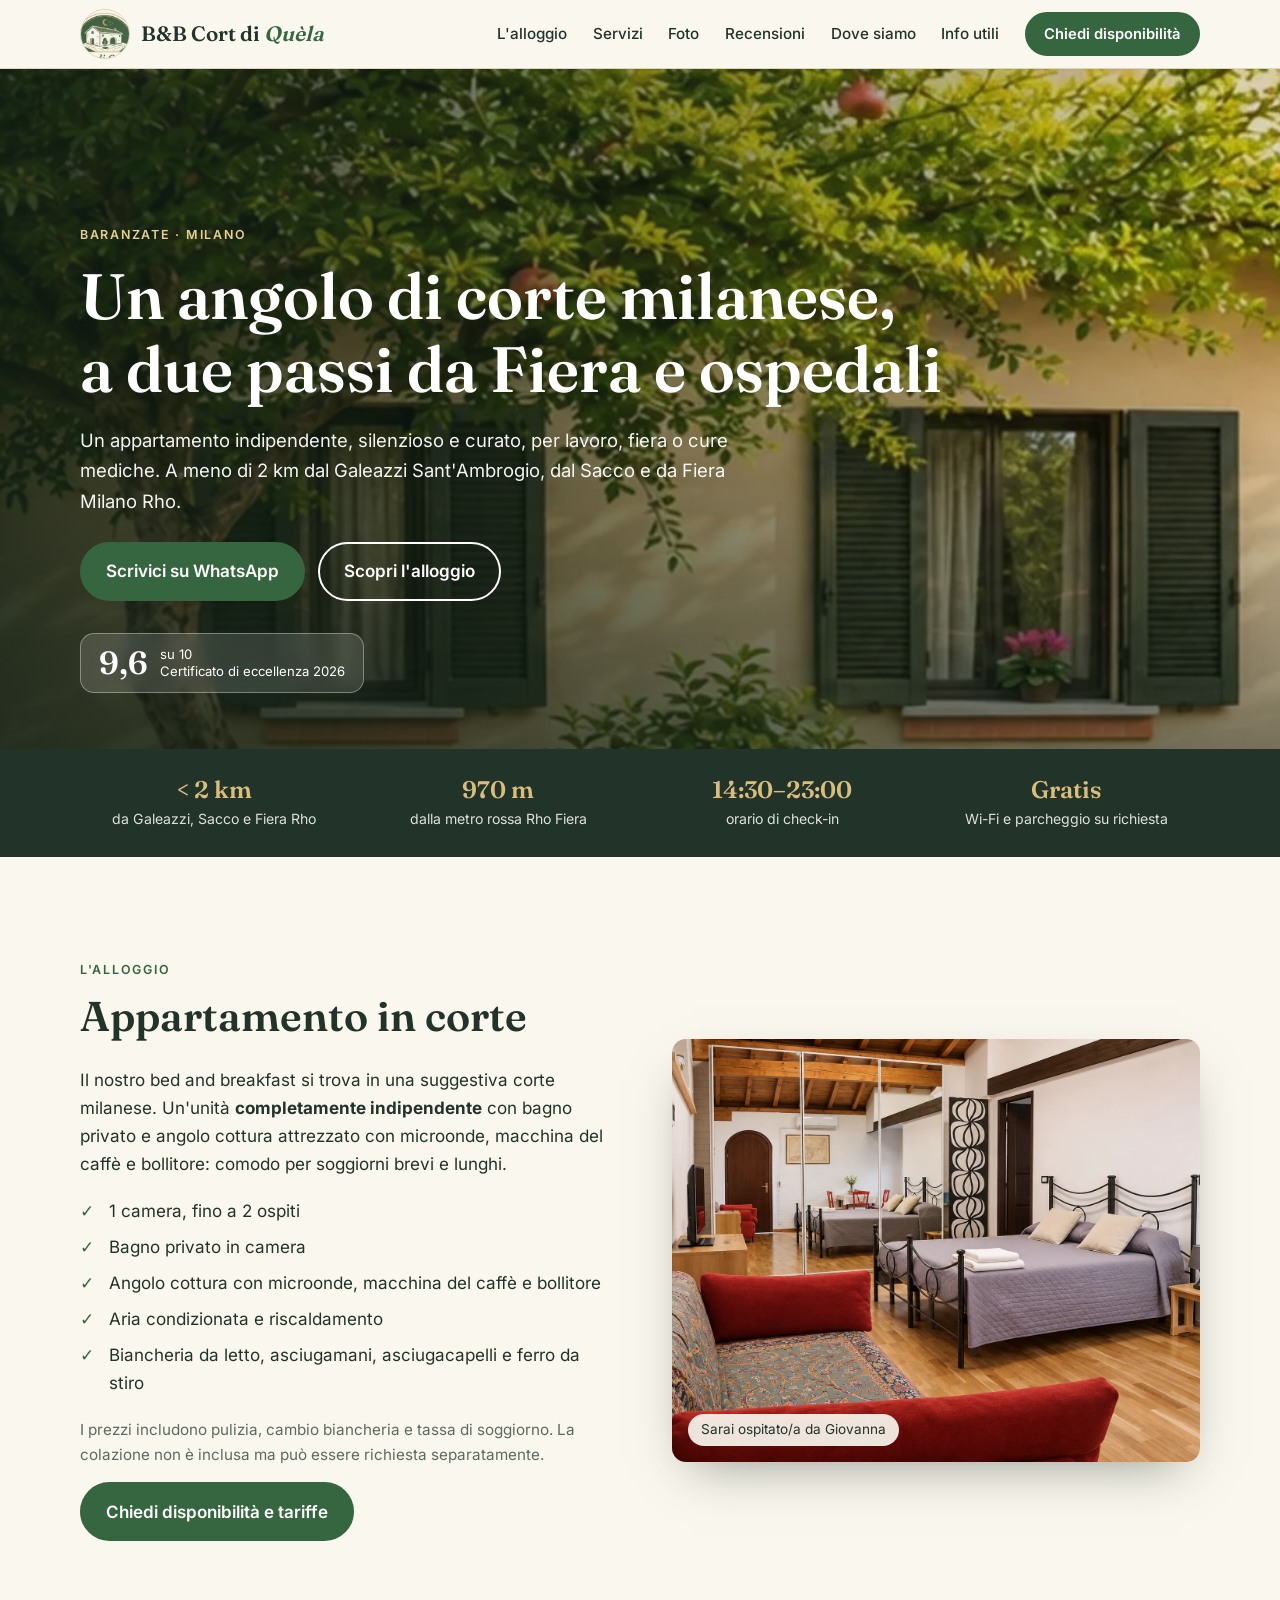
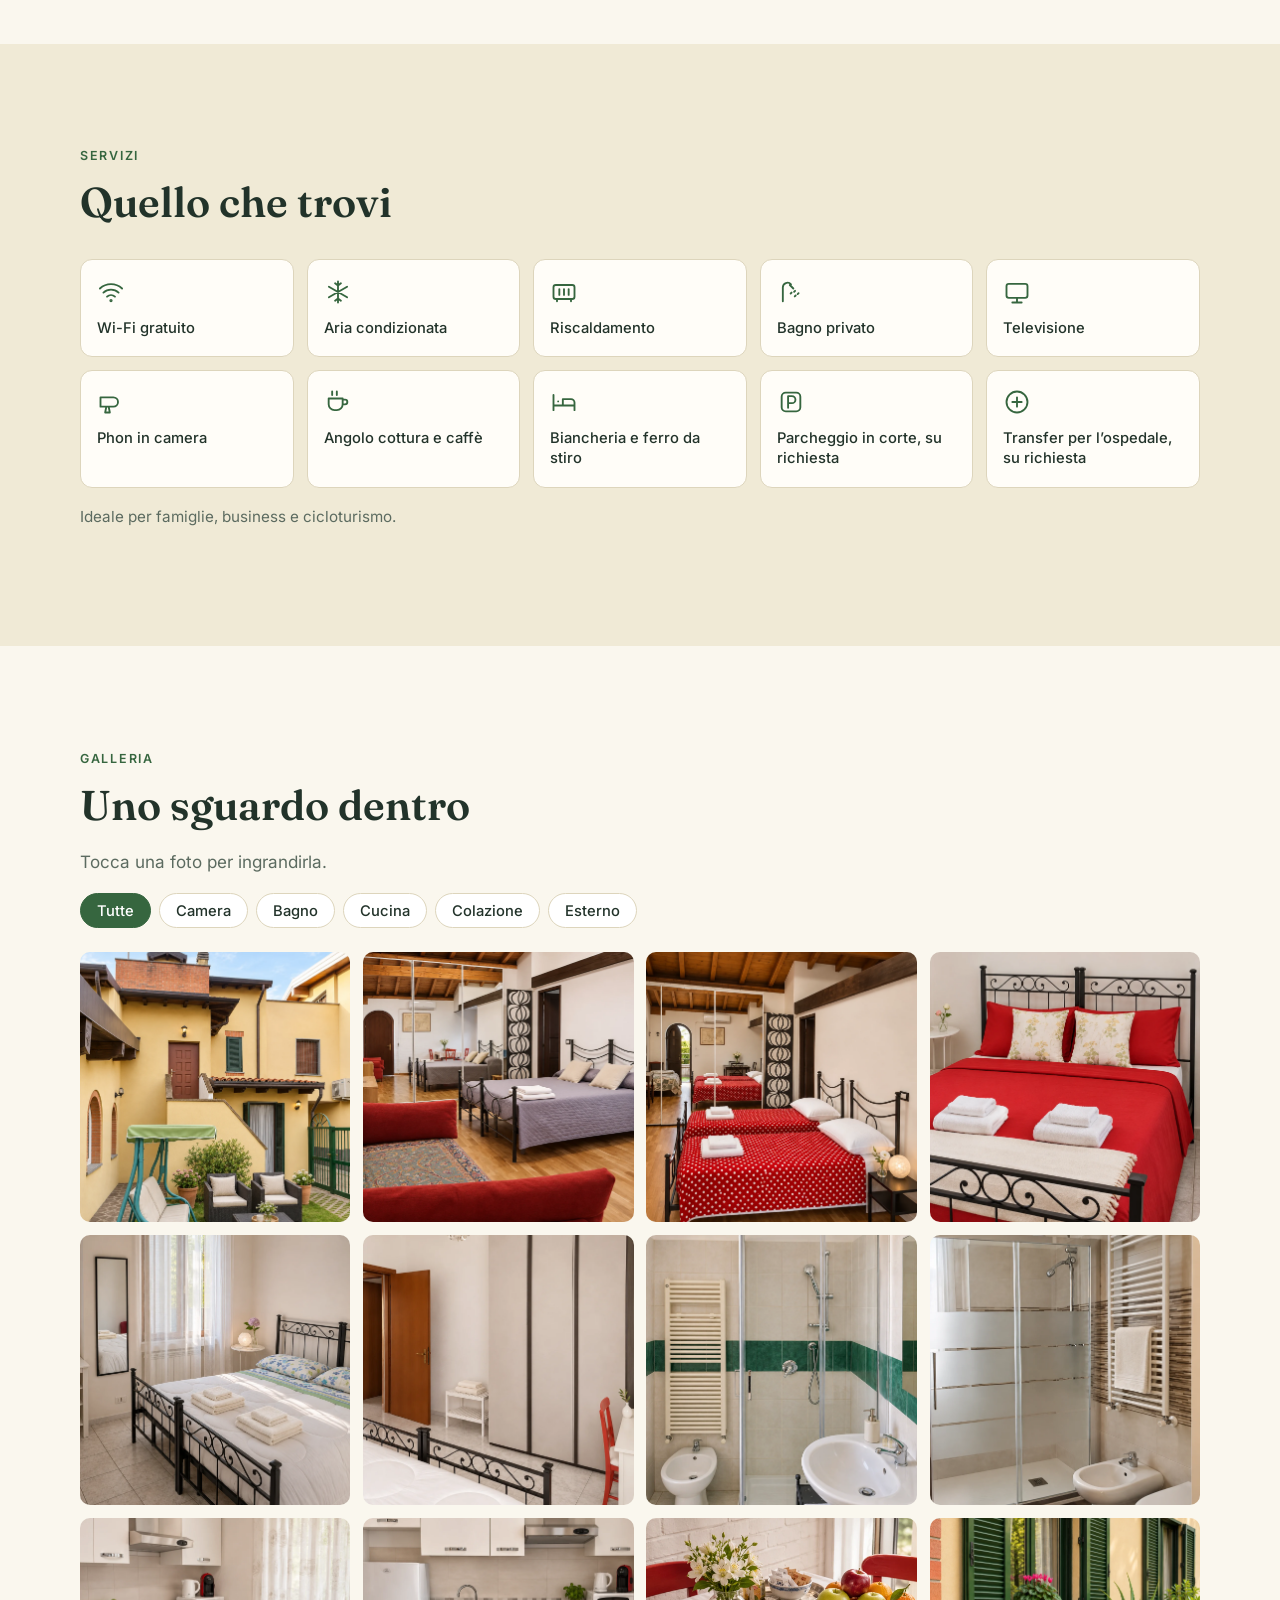
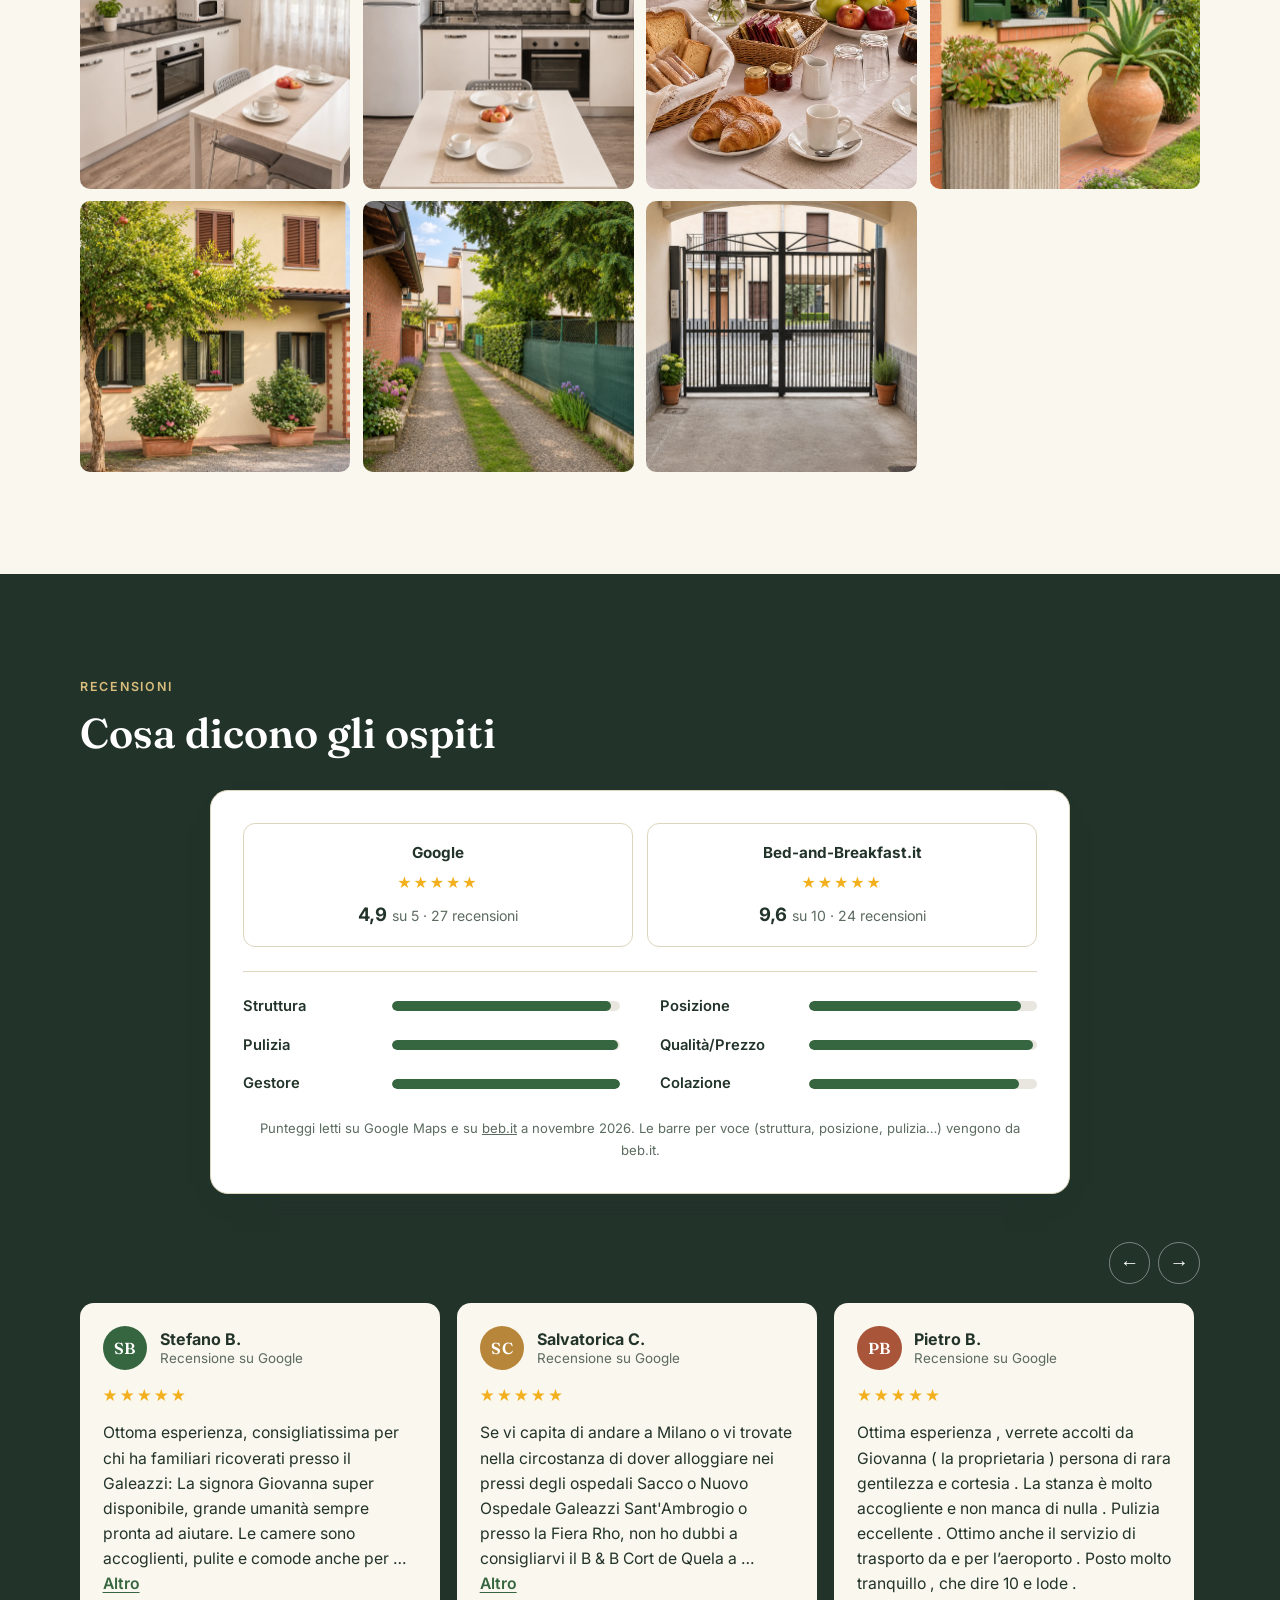
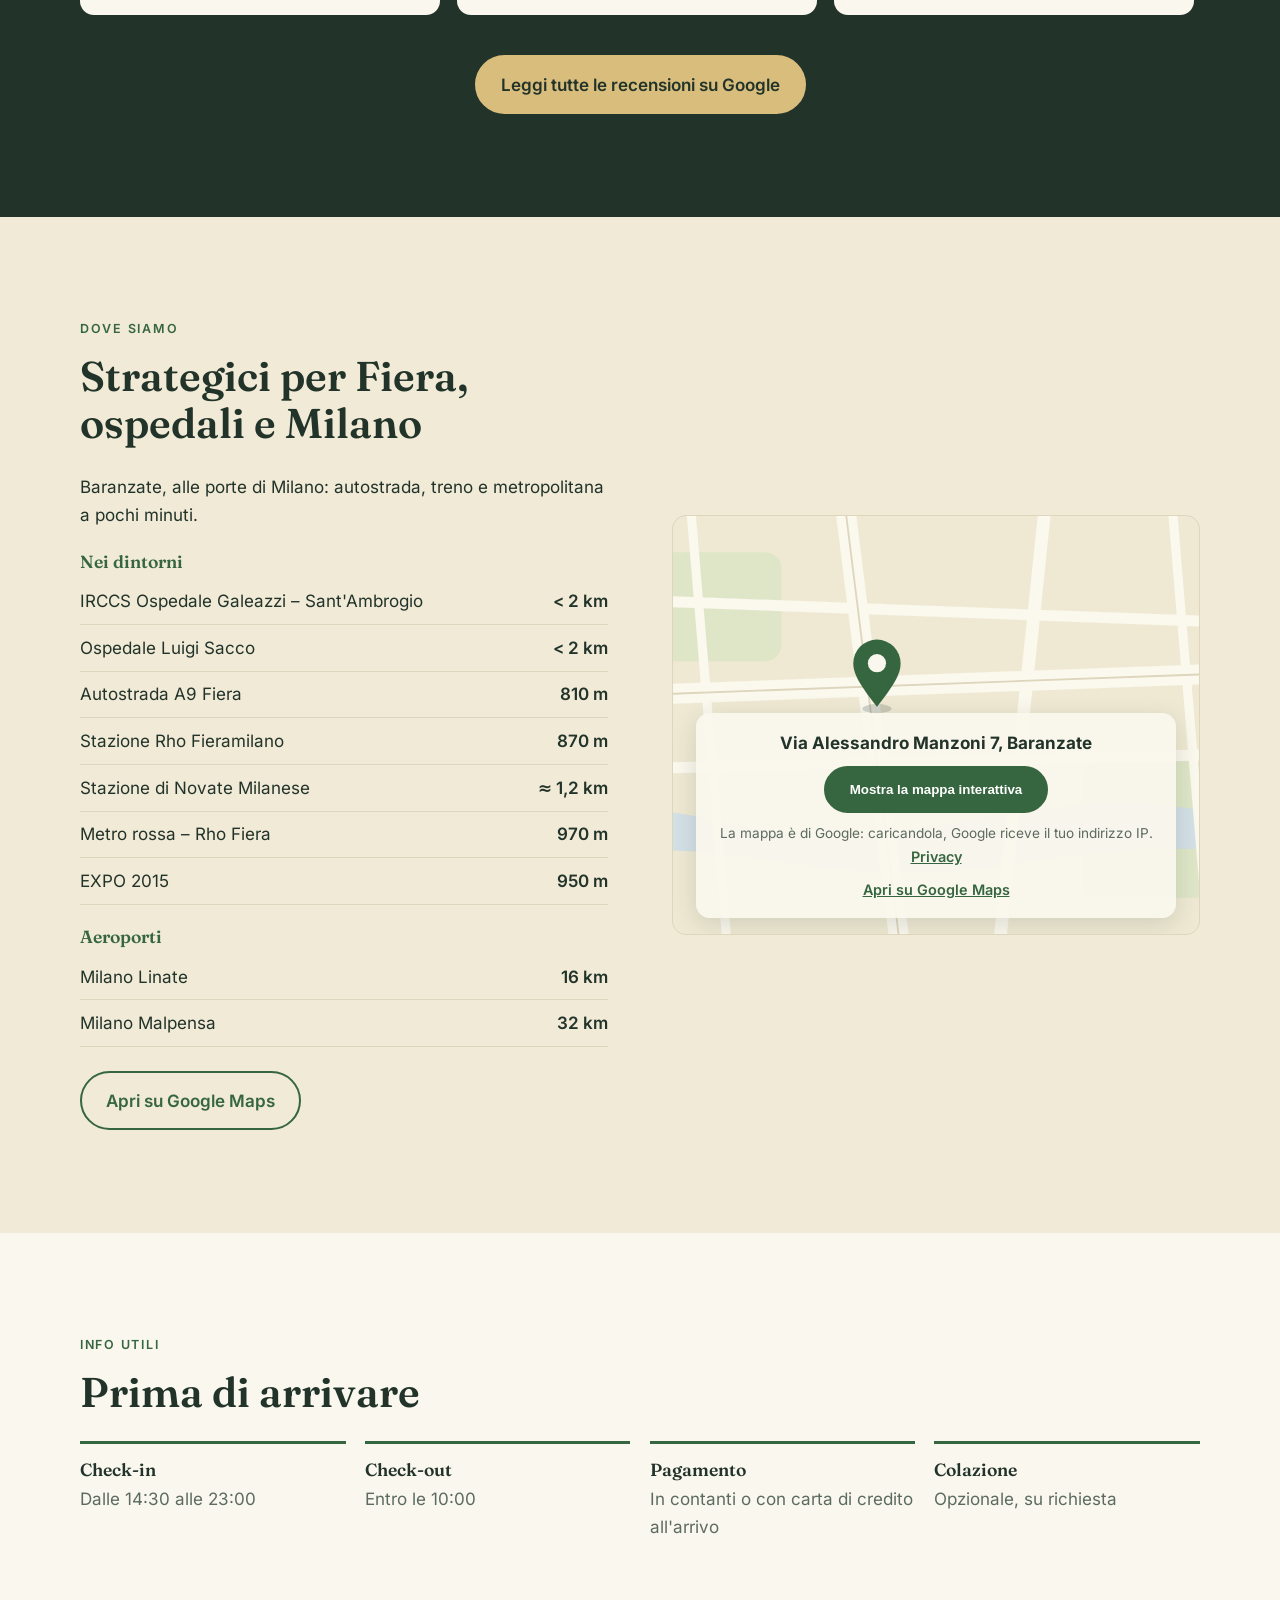
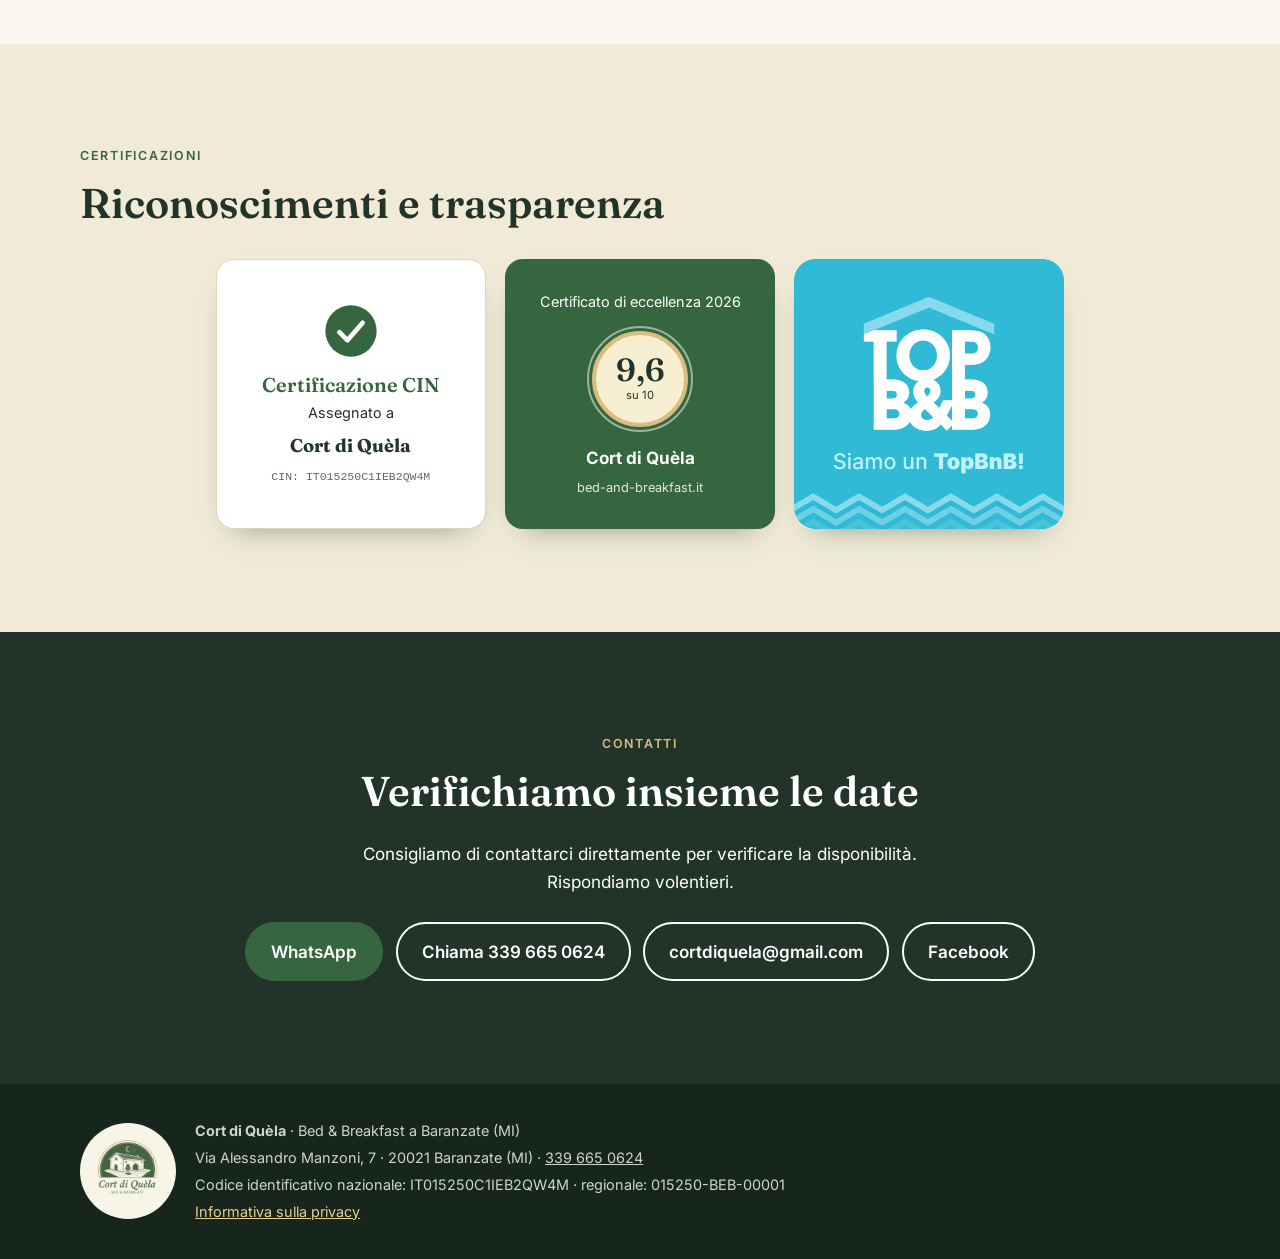
==== index.html @ 65d26da7 "Recensioni: una sola sezione (punteggi + card Google), tolto TripAdvisor Co-Authored-By: Claude Sonn" ====
<!DOCTYPE html>
<html lang="it">
<head>
<meta charset="utf-8">
<meta name="viewport" content="width=device-width, initial-scale=1">
<title>Cort di Quèla – B&amp;B a Baranzate (Milano) vicino a Fiera Rho</title>
<meta name="description" content="Appartamento indipendente in una corte milanese a Baranzate, a meno di 2 km dagli ospedali Galeazzi e Sacco e da Fiera Rho. Wi-Fi, parcheggio, angolo cottura.">
<meta name="theme-color" content="#22332a">
<link rel="canonical" href="https://cortdiquela.it/">
<link rel="icon" type="image/png" sizes="48x48" href="img/favicon-48.png">
<link rel="apple-touch-icon" href="img/apple-touch-icon.png">
<meta property="og:type" content="website">
<meta property="og:locale" content="it_IT">
<meta property="og:site_name" content="Cort di Quèla">
<meta property="og:url" content="https://cortdiquela.it/">
<meta property="og:title" content="Cort di Quèla – B&B a Baranzate">
<meta property="og:description" content="Appartamento indipendente in corte milanese, vicino a Fiera Rho, Ospedale Galeazzi e Sacco.">
<meta property="og:image" content="https://cortdiquela.it/img/og-cort-di-quela.jpg">
<meta property="og:image:width" content="1200">
<meta property="og:image:height" content="630">
<meta property="og:image:alt" content="Facciata del B&amp;B Cort di Quèla a Baranzate">
<meta name="twitter:card" content="summary_large_image">
<link rel="preload" href="fonts/fraunces-latin.woff2" as="font" type="font/woff2" crossorigin>
<link rel="preload" href="fonts/inter-latin.woff2" as="font" type="font/woff2" crossorigin>
<link rel="stylesheet" href="css/style.css">
<script type="application/ld+json">
{"@context":"https://schema.org","@type":"BedAndBreakfast","name":"Cort di Quèla","description":"Bed & Breakfast in una corte milanese a Baranzate.","address":{"@type":"PostalAddress","streetAddress":"Via Alessandro Manzoni, 7","postalCode":"20021","addressLocality":"Baranzate","addressRegion":"MI","addressCountry":"IT"},"geo":{"@type":"GeoCoordinates","latitude":45.5291499,"longitude":9.1180021},"email":"cortdiquela@gmail.com","checkinTime":"14:30","checkoutTime":"10:00","amenityFeature":[{"@type":"LocationFeatureSpecification","name":"Wi-Fi gratuito","value":true},{"@type":"LocationFeatureSpecification","name":"Parcheggio","value":true}],"image":"https://cortdiquela.it/img/og-cort-di-quela.jpg","url":"https://cortdiquela.it/","telephone":"+393396650624","hasMap":"https://www.google.com/maps/place/B%26B+Cort+di+Qu%C3%A8la/data=!4m2!3m1!1s0x4786c1ded8beac15:0x66c8098ef2f36463","sameAs":["https://www.facebook.com/cortdiquela"]}
</script>
</head>
<body>
<svg width="0" height="0" style="position:absolute" aria-hidden="true" focusable="false">
<defs><g fill="none" stroke="currentColor" stroke-width="1.6" stroke-linecap="round" stroke-linejoin="round">
<symbol id="i-wifi" viewBox="0 0 24 24"><path d="M2.5 9a14 14 0 0 1 19 0M5.5 12.5a9.5 9.5 0 0 1 13 0M8.6 16a5 5 0 0 1 6.8 0"/><circle cx="12" cy="19.3" r=".6"/></symbol>
<symbol id="i-snow" viewBox="0 0 24 24"><path d="M12 3v18M4.2 7.5l15.6 9M19.8 7.5l-15.6 9M9.5 4.5 12 6.5l2.5-2M9.5 19.5 12 17.5l2.5 2"/></symbol>
<symbol id="i-heat" viewBox="0 0 24 24"><rect x="3" y="6" width="18" height="12" rx="2"/><path d="M8 9.5v5M12 9.5v5M16 9.5v5M6 18v2M18 18v2"/></symbol>
<symbol id="i-bath" viewBox="0 0 24 24"><path d="M5 20V8a4 4 0 0 1 7-2.6M11 6l3 3M12.5 12.5l-.8.8M15.5 11l-.8.8M16 15l-.8.8M18.5 13l-.8.8"/></symbol>
<symbol id="i-tv" viewBox="0 0 24 24"><rect x="3" y="5" width="18" height="12" rx="2"/><path d="M8 21h8M12 17v4"/></symbol>
<symbol id="i-dryer" viewBox="0 0 24 24"><path d="M3 8h11a4 4 0 0 1 0 8H3zM8 16l-1 5h4l-1-5"/></symbol>
<symbol id="i-coffee" viewBox="0 0 24 24"><path d="M4 9h12v5a5 5 0 0 1-5 5H9a5 5 0 0 1-5-5zM16 10h2a2 2 0 0 1 0 4h-2M7 3v3M11 3v3"/></symbol>
<symbol id="i-bed" viewBox="0 0 24 24"><path d="M3 19V6M3 15h18v4M21 15v-2.5a3 3 0 0 0-3-3h-7V15M7 11.5h.01"/></symbol>
<symbol id="i-park" viewBox="0 0 24 24"><rect x="4" y="4" width="16" height="16" rx="3.5"/><path d="M9.5 17V7h3.3a3 3 0 0 1 0 6H9.5"/></symbol>
<symbol id="i-med" viewBox="0 0 24 24"><circle cx="12" cy="12" r="9"/><path d="M12 8v8M8 12h8"/></symbol>
</g></defs></svg>
<a class="skip" href="#main">Vai al contenuto</a>

<header class="site-header" id="top">
  <div class="wrap bar">
    <a class="brand" href="#top" aria-label="B&B Cort di Quèla – inizio pagina"><span class="logo"><img src="img/39867_square.jpg" alt="" width="52" height="52"></span><span class="brand-text">B&amp;B Cort di <em>Quèla</em></span></a>
    <nav id="nav" class="nav" aria-label="Principale">
      <a href="#alloggio">L'alloggio</a>
      <a href="#servizi">Servizi</a>
      <a href="#galleria">Foto</a>
      <a href="#punteggi">Recensioni</a>
      <a href="#zona">Dove siamo</a>
      <a href="#info">Info utili</a>
      <a class="btn btn-small" href="#contatti">Chiedi disponibilità</a>
    </nav>
    <button class="menu-btn" aria-expanded="false" aria-controls="nav" aria-label="Apri il menu"><span></span><span></span></button>
  </div>
</header>

<main id="main">
  <section class="hero">
    <picture><source media="(min-width:900px)" srcset="img/hero-corte-panoramica.webp"><img class="hero-img" src="img/hero-corte-mobile.webp" alt="" fetchpriority="high"></picture>
    <div class="hero-shade"></div>
    <div class="wrap hero-content">
      <p class="eyebrow">Baranzate · Milano</p>
      <h1>Un angolo di corte milanese,<br>a due passi da Fiera e ospedali</h1>
      <p class="lead">Un appartamento indipendente, silenzioso e curato, per lavoro, fiera o cure mediche. A meno di 2 km dal Galeazzi Sant'Ambrogio, dal Sacco e da Fiera Milano Rho.</p>
      <div class="cta-row">
        <a class="btn" href="https://wa.me/393396650624?text=Buongiorno%2C%20vorrei%20verificare%20la%20disponibilit%C3%A0%20dal%20..." target="_blank" rel="noopener">Scrivici su WhatsApp</a>
        <a class="btn btn-ghost" href="#alloggio">Scopri l'alloggio</a>
      </div>
      <div class="badge" aria-label="Valutazione 9,6 su 10, certificato di eccellenza 2026">
        <strong>9,6</strong><span>su 10<br>Certificato di eccellenza 2026</span>
      </div>
    </div>
  </section>

  <section class="facts" aria-label="In breve">
    <div class="wrap facts-grid">
      <div><strong>&lt; 2 km</strong><span>da Galeazzi, Sacco e Fiera Rho</span></div>
      <div><strong>970 m</strong><span>dalla metro rossa Rho Fiera</span></div>
      <div><strong>14:30–23:00</strong><span>orario di check-in</span></div>
      <div><strong>Gratis</strong><span>Wi-Fi e parcheggio su richiesta</span></div>
    </div>
  </section>

  <section class="section" id="alloggio">
    <div class="wrap split">
      <div class="split-text">
        <p class="eyebrow">L'alloggio</p>
        <h2>Appartamento in corte</h2>
        <p>Il nostro bed and breakfast si trova in una suggestiva corte milanese. Un'unità <strong>completamente indipendente</strong> con bagno privato e angolo cottura attrezzato con microonde, macchina del caffè e bollitore: comodo per soggiorni brevi e lunghi.</p>
        <ul class="ticks">
          <li>1 camera, fino a 2 ospiti</li>
          <li>Bagno privato in camera</li>
          <li>Angolo cottura con microonde, macchina del caffè e bollitore</li>
          <li>Aria condizionata e riscaldamento</li>
          <li>Biancheria da letto, asciugamani, asciugacapelli e ferro da stiro</li>
        </ul>
        <p class="note">I prezzi includono pulizia, cambio biancheria e tassa di soggiorno. La colazione non è inclusa ma può essere richiesta separatamente.</p>
        <a class="btn" href="#contatti">Chiedi disponibilità e tariffe</a>
      </div>
      <figure class="split-fig">
        <img src="img/08-camera-mansarda.webp" alt="Camera con travi in legno, parquet e specchiera" loading="lazy">
        <figcaption>Sarai ospitato/a da Giovanna</figcaption>
      </figure>
    </div>
  </section>

  <section class="section alt" id="servizi">
    <div class="wrap">
      <p class="eyebrow">Servizi</p>
      <h2>Quello che trovi</h2>
      <ul class="tiles">
        <li class="tile"><svg aria-hidden="true"><use href="#i-wifi"/></svg><span>Wi-Fi gratuito</span></li>
        <li class="tile"><svg aria-hidden="true"><use href="#i-snow"/></svg><span>Aria condizionata</span></li>
        <li class="tile"><svg aria-hidden="true"><use href="#i-heat"/></svg><span>Riscaldamento</span></li>
        <li class="tile"><svg aria-hidden="true"><use href="#i-bath"/></svg><span>Bagno privato</span></li>
        <li class="tile"><svg aria-hidden="true"><use href="#i-tv"/></svg><span>Televisione</span></li>
        <li class="tile"><svg aria-hidden="true"><use href="#i-dryer"/></svg><span>Phon in camera</span></li>
        <li class="tile"><svg aria-hidden="true"><use href="#i-coffee"/></svg><span>Angolo cottura e caffè</span></li>
        <li class="tile"><svg aria-hidden="true"><use href="#i-bed"/></svg><span>Biancheria e ferro da stiro</span></li>
        <li class="tile"><svg aria-hidden="true"><use href="#i-park"/></svg><span>Parcheggio in corte, su richiesta</span></li>
        <li class="tile"><svg aria-hidden="true"><use href="#i-med"/></svg><span>Transfer per l’ospedale, su richiesta</span></li>
      </ul>
      <p class="note">Ideale per famiglie, business e cicloturismo.</p>
    </div>
  </section>

  <section class="section" id="galleria">
    <div class="wrap">
      <p class="eyebrow">Galleria</p>
      <h2>Uno sguardo dentro</h2>
      <p class="hint">Tocca una foto per ingrandirla.</p>
      <div class="filters" role="group" aria-label="Filtra le foto"><button type="button" class="chip" data-f="Tutte" aria-pressed="true">Tutte</button><button type="button" class="chip" data-f="Camera" aria-pressed="false">Camera</button><button type="button" class="chip" data-f="Bagno" aria-pressed="false">Bagno</button><button type="button" class="chip" data-f="Cucina" aria-pressed="false">Cucina</button><button type="button" class="chip" data-f="Colazione" aria-pressed="false">Colazione</button><button type="button" class="chip" data-f="Esterno" aria-pressed="false">Esterno</button></div>
      <div class="gallery" id="gallery">
        <button type="button" data-cat="Esterno"><img loading="lazy" src="img/01-cortile.webp" alt="La corte con dondolo e area relax"></button>
        <button type="button" data-cat="Camera"><img loading="lazy" src="img/08-camera-mansarda.webp" alt="Camera con travi in legno, parquet e divano rosso"></button>
        <button type="button" data-cat="Camera"><img loading="lazy" src="img/04-camera-doppia.webp" alt="Camera con due letti e coperte a pois rossi"></button>
        <button type="button" data-cat="Camera"><img loading="lazy" src="img/07-camera-rossa.webp" alt="Letto matrimoniale in ferro battuto con coperta rossa"></button>
        <button type="button" data-cat="Camera"><img loading="lazy" src="img/10-camera-luminosa.webp" alt="Camera luminosa con finestra e specchio"></button>
        <button type="button" data-cat="Camera"><img loading="lazy" src="img/11-camera-armadio.webp" alt="Camera con armadio e zona notte"></button>
        <button type="button" data-cat="Bagno"><img loading="lazy" src="img/09-bagno-verde.webp" alt="Bagno privato con doccia e scaldasalviette"></button>
        <button type="button" data-cat="Bagno"><img loading="lazy" src="img/14-bagno-tortora.webp" alt="Bagno con ampia doccia e scaldasalviette"></button>
        <button type="button" data-cat="Cucina"><img loading="lazy" src="img/12-cucina-prospettiva.webp" alt="Angolo cottura con forno, microonde e tavolo"></button>
        <button type="button" data-cat="Cucina"><img loading="lazy" src="img/13-cucina-frontale.webp" alt="Cucina con frigorifero e tavolo apparecchiato"></button>
        <button type="button" data-cat="Colazione"><img loading="lazy" src="img/06-colazione.webp" alt="Colazione servita con cornetti, frutta e caffè"></button>
        <button type="button" data-cat="Esterno"><img loading="lazy" src="img/03-facciata-dettaglio.webp" alt="Facciata con persiane verdi e vasi in terracotta"></button>
        <button type="button" data-cat="Esterno"><img loading="lazy" src="img/05-facciata-principale.webp" alt="La facciata con il melograno in cortile"></button>
        <button type="button" data-cat="Esterno"><img loading="lazy" src="img/02-vialetto.webp" alt="Il vialetto di accesso alla corte"></button>
        <button type="button" data-cat="Esterno"><img loading="lazy" src="img/15-ingresso.webp" alt="Il cancello d'ingresso alla corte"></button>
      </div>
    </div>
  </section>

  <section class="section google" id="punteggi">
    <div class="wrap">
      <p class="eyebrow">Recensioni</p>
      <h2>Cosa dicono gli ospiti</h2>
      <div class="score-card">
        <div class="sources">
          <div class="src"><strong>Google</strong><div class="stars" aria-hidden="true">★★★★★</div><p><b>4,9</b> <span>su 5 · 27 recensioni</span></p></div>
          <div class="src"><strong>Bed-and-Breakfast.it</strong><div class="stars" aria-hidden="true">★★★★★</div><p><b>9,6</b> <span>su 10 · 24 recensioni</span></p></div>
        </div>
        <div class="crits">
          <div class="crit"><span>Struttura</span><div class="track" role="img" aria-label="Struttura: valutazione eccellente"><i style="width:96%"></i></div></div>
          <div class="crit"><span>Posizione</span><div class="track" role="img" aria-label="Posizione: valutazione eccellente"><i style="width:93%"></i></div></div>
          <div class="crit"><span>Pulizia</span><div class="track" role="img" aria-label="Pulizia: valutazione eccellente"><i style="width:99%"></i></div></div>
          <div class="crit"><span>Qualità/Prezzo</span><div class="track" role="img" aria-label="Qualità/Prezzo: valutazione eccellente"><i style="width:98%"></i></div></div>
          <div class="crit"><span>Gestore</span><div class="track" role="img" aria-label="Gestore: valutazione eccellente"><i style="width:100%"></i></div></div>
          <div class="crit"><span>Colazione</span><div class="track" role="img" aria-label="Colazione: valutazione eccellente"><i style="width:92%"></i></div></div>
        </div>
        <p class="score-src">Punteggi letti su Google Maps e su <a href="https://beb.it/cortdiquela/it/#reviewsSection" target="_blank" rel="noopener">beb.it</a> a novembre 2026. Le barre per voce (struttura, posizione, pulizia…) vengono da beb.it.</p>
      </div>
    </div>

    <div class="wrap g-cards">
      <div class="g-nav">
        <button type="button" class="g-prev" aria-label="Recensioni precedenti">&larr;</button>
        <button type="button" class="g-next" aria-label="Recensioni successive">&rarr;</button>
      </div>
      <ul class="g-reviews" tabindex="0" aria-label="Recensioni degli ospiti su Google, scorri per vederle tutte">
        <li class="g-card">
          <div class="g-head">
            <span class="g-avatar" style="background:#36663f" aria-hidden="true">SB</span>
            <div class="g-who"><b>Stefano B.</b><span>Recensione su Google</span></div>
          </div>
          <div class="stars" role="img" aria-label="5 stelle su 5">★★★★★</div>
          <blockquote><p>Ottoma esperienza, consigliatissima per chi ha familiari ricoverati presso il Galeazzi: La signora Giovanna super disponibile, grande umanità sempre pronta ad aiutare. Le camere sono accoglienti, pulite e comode anche per … <a class="g-more" href="https://www.google.com/maps/place/B%26B+Cort+di+Qu%C3%A8la/data=!4m2!3m1!1s0x4786c1ded8beac15:0x66c8098ef2f36463" target="_blank" rel="noopener">Altro</a></p></blockquote>
        </li>
        <li class="g-card">
          <div class="g-head">
            <span class="g-avatar" style="background:#b8863b" aria-hidden="true">SC</span>
            <div class="g-who"><b>Salvatorica C.</b><span>Recensione su Google</span></div>
          </div>
          <div class="stars" role="img" aria-label="5 stelle su 5">★★★★★</div>
          <blockquote><p>Se vi capita di andare a Milano o vi trovate nella circostanza di dover alloggiare nei pressi degli ospedali Sacco o Nuovo Ospedale Galeazzi Sant'Ambrogio o presso la Fiera Rho, non ho dubbi a consigliarvi il B &amp; B Cort de Quela a … <a class="g-more" href="https://www.google.com/maps/place/B%26B+Cort+di+Qu%C3%A8la/data=!4m2!3m1!1s0x4786c1ded8beac15:0x66c8098ef2f36463" target="_blank" rel="noopener">Altro</a></p></blockquote>
        </li>
        <li class="g-card">
          <div class="g-head">
            <span class="g-avatar" style="background:#a8553a" aria-hidden="true">PB</span>
            <div class="g-who"><b>Pietro B.</b><span>Recensione su Google</span></div>
          </div>
          <div class="stars" role="img" aria-label="5 stelle su 5">★★★★★</div>
          <blockquote><p>Ottima esperienza , verrete accolti da Giovanna ( la proprietaria ) persona di rara gentilezza e cortesia . La stanza è molto accogliente e non manca di nulla . Pulizia eccellente . Ottimo anche il servizio di trasporto da e per l’aeroporto . Posto molto tranquillo , che dire 10 e lode .</p></blockquote>
        </li>
        <li class="g-card">
          <div class="g-head">
            <span class="g-avatar" style="background:#4d6b7a" aria-hidden="true">EA</span>
            <div class="g-who"><b>Elena A.</b><span>Recensione su Google</span></div>
          </div>
          <div class="stars" role="img" aria-label="5 stelle su 5">★★★★★</div>
          <blockquote><p>Sono stata molto bene da tutti punti di vista del accoglienza, pulizia, prezzo, gentilezza e soprattutto tanta umanità da parte di Giovanna, la proprietaria. Gli sono molto grata della sua disponibilità e simpatia. Ho trovato in lei una … <a class="g-more" href="https://www.google.com/maps/place/B%26B+Cort+di+Qu%C3%A8la/data=!4m2!3m1!1s0x4786c1ded8beac15:0x66c8098ef2f36463" target="_blank" rel="noopener">Altro</a></p></blockquote>
        </li>
        <li class="g-card">
          <div class="g-head">
            <span class="g-avatar" style="background:#7a5a7a" aria-hidden="true">AB</span>
            <div class="g-who"><b>Antonina B.</b><span>Recensione su Google</span></div>
          </div>
          <div class="stars" role="img" aria-label="5 stelle su 5">★★★★★</div>
          <blockquote><p>Ho soggiornato presso il b&amp;b Cort di Quela per più di quindici giorni, vista la vicinanza dall'ospedale Galeazzi. Io e mio marito siamo stati accolti dalla proprietaria Giovanna, e sin da subito, ci siamo sentiti a casa. Giovanna è stata … <a class="g-more" href="https://www.google.com/maps/place/B%26B+Cort+di+Qu%C3%A8la/data=!4m2!3m1!1s0x4786c1ded8beac15:0x66c8098ef2f36463" target="_blank" rel="noopener">Altro</a></p></blockquote>
        </li>
        <li class="g-card">
          <div class="g-head">
            <span class="g-avatar" style="background:#5b6b3a" aria-hidden="true">MB</span>
            <div class="g-who"><b>Mario B.</b><span>Local Guide · Recensione su Google</span></div>
          </div>
          <div class="stars" role="img" aria-label="5 stelle su 5">★★★★★</div>
          <blockquote><p>Sono stata in questa struttura x una settimana, mi sembrava di essere a casa. La Signora Giovanna sempre molto disponibile e pronta a darti consigli ed aiutarti, in lei ho trovato una sorellina, dolcissima, amabile e molto altruista. … <a class="g-more" href="https://www.google.com/maps/place/B%26B+Cort+di+Qu%C3%A8la/data=!4m2!3m1!1s0x4786c1ded8beac15:0x66c8098ef2f36463" target="_blank" rel="noopener">Altro</a></p></blockquote>
        </li>
      </ul>
    </div>
    <div class="wrap cta-row g-cta">
      <a class="btn" href="https://www.google.com/maps/place/B%26B+Cort+di+Qu%C3%A8la/data=!4m2!3m1!1s0x4786c1ded8beac15:0x66c8098ef2f36463" target="_blank" rel="noopener">Leggi tutte le recensioni su Google</a>
    </div>
  </section>

  <section class="section alt" id="zona">
    <div class="wrap split">
      <div class="split-text">
        <p class="eyebrow">Dove siamo</p>
        <h2>Strategici per Fiera, ospedali e Milano</h2>
        <p>Baranzate, alle porte di Milano: autostrada, treno e metropolitana a pochi minuti.</p>
        <div class="dist">
          <h3>Nei dintorni</h3>
          <dl>
            <div><dt>IRCCS Ospedale Galeazzi – Sant'Ambrogio</dt><dd>&lt; 2 km</dd></div>
            <div><dt>Ospedale Luigi Sacco</dt><dd>&lt; 2 km</dd></div>
            <div><dt>Autostrada A9 Fiera</dt><dd>810 m</dd></div>
            <div><dt>Stazione Rho Fieramilano</dt><dd>870 m</dd></div>
            <div><dt>Stazione di Novate Milanese</dt><dd>≈ 1,2 km</dd></div>
            <div><dt>Metro rossa – Rho Fiera</dt><dd>970 m</dd></div>
            <div><dt>EXPO 2015</dt><dd>950 m</dd></div>
          </dl>
          <h3>Aeroporti</h3>
          <dl>
            <div><dt>Milano Linate</dt><dd>16 km</dd></div>
            <div><dt>Milano Malpensa</dt><dd>32 km</dd></div>
          </dl>
        </div>
        <a class="btn btn-outline" href="https://www.google.com/maps/place/B%26B+Cort+di+Qu%C3%A8la/data=!4m2!3m1!1s0x4786c1ded8beac15:0x66c8098ef2f36463" target="_blank" rel="noopener">Apri su Google Maps</a>
      </div>
      <div class="map" id="map">
        <div class="map-ph">
          <div class="map-card">
            <strong>Via Alessandro Manzoni 7, Baranzate</strong>
            <button class="btn" type="button" id="load-map">Mostra la mappa interattiva</button>
            <p>La mappa è di Google: caricandola, Google riceve il tuo indirizzo IP. <a href="privacy.html">Privacy</a></p>
            <a href="https://www.google.com/maps/place/B%26B+Cort+di+Qu%C3%A8la/data=!4m2!3m1!1s0x4786c1ded8beac15:0x66c8098ef2f36463" target="_blank" rel="noopener">Apri su Google Maps</a>
          </div>
        </div>
      </div>
    </div>
  </section>

  <section class="section" id="info">
    <div class="wrap">
      <p class="eyebrow">Info utili</p>
      <h2>Prima di arrivare</h2>
      <div class="info-grid">
        <div><h3>Check-in</h3><p>Dalle 14:30 alle 23:00</p></div>
        <div><h3>Check-out</h3><p>Entro le 10:00</p></div>
        <div><h3>Pagamento</h3><p>In contanti o con carta di credito all'arrivo</p></div>
        <div><h3>Colazione</h3><p>Opzionale, su richiesta</p></div>
      </div>
    </div>
  </section>

  <section class="section alt" id="certificazioni">
    <div class="wrap">
      <p class="eyebrow">Certificazioni</p>
      <h2>Riconoscimenti e trasparenza</h2>
      <ul class="certs">
        <li class="cert cert-cin">
          <svg viewBox="0 0 48 48" width="56" height="56" aria-hidden="true"><circle cx="24" cy="24" r="22" fill="#36663f"/><path d="M14 25l7 7 13-15" fill="none" stroke="#fff" stroke-width="4" stroke-linecap="round" stroke-linejoin="round"/></svg>
          <h3>Certificazione CIN</h3>
          <p>Assegnato a</p>
          <strong>Cort di Quèla</strong>
          <code>CIN: IT015250C1IEB2QW4M</code>
        </li>
        <li class="cert cert-ex">
          <p>Certificato di eccellenza 2026</p>
          <div class="seal"><b>9,6</b><small>su 10</small></div>
          <strong>Cort di Quèla</strong>
          <span>bed-and-breakfast.it</span>
        </li>
        <li class="cert cert-top">
          <a href="https://www.topbnb.it" target="_blank" rel="noopener"><img src="img/topbnb.png" alt="Siamo un TopBnB!" loading="lazy"></a>
        </li>
      </ul>
    </div>
  </section>

  <section class="section contact" id="contatti">
    <div class="wrap contact-box">
      <p class="eyebrow">Contatti</p>
      <h2>Verifichiamo insieme le date</h2>
      <p>Consigliamo di contattarci direttamente per verificare la disponibilità. Rispondiamo volentieri.</p>
      <div class="cta-row">
        <a class="btn" href="https://wa.me/393396650624?text=Buongiorno%2C%20vorrei%20verificare%20la%20disponibilit%C3%A0%20dal%20..." target="_blank" rel="noopener">WhatsApp</a>
        <a class="btn btn-ghost" href="tel:+393396650624">Chiama 339 665 0624</a>
        <a class="btn btn-ghost" href="mailto:cortdiquela@gmail.com">cortdiquela@gmail.com</a>
        <a class="btn btn-ghost" href="https://www.facebook.com/cortdiquela" target="_blank" rel="noopener">Facebook</a>
      </div>
    </div>
  </section>
</main>

<footer class="site-footer">
  <div class="wrap foot">
    <img src="img/39867.jpg" alt="Logo Cort di Quèla" width="96" height="96" loading="lazy">
    <div>
    <p><strong>Cort di Quèla</strong> · Bed & Breakfast a Baranzate (MI)</p>
    <p>Via Alessandro Manzoni, 7 · 20021 Baranzate (MI) · <a href="tel:+393396650624">339 665 0624</a></p>
      <p>Codice identificativo nazionale: IT015250C1IEB2QW4M · regionale: 015250-BEB-00001</p>
      <p class="foot-links"><a href="privacy.html">Informativa sulla privacy</a></p>
    </div>
  </div>
</footer>

<a class="sticky-cta" href="https://wa.me/393396650624" target="_blank" rel="noopener">Chiedi disponibilità</a>

<dialog id="lightbox" aria-label="Foto ingrandita">
  <button class="lb-close" aria-label="Chiudi">×</button>
  <button class="lb-nav lb-prev" aria-label="Foto precedente">‹</button>
  <img alt="">
  <button class="lb-nav lb-next" aria-label="Foto successiva">›</button>
</dialog>
<script src="js/main.js"></script>
</body>
</html>
---- css/style.css ----
@font-face{font-family:Fraunces;font-style:normal;font-weight:100 900;font-display:swap;src:url(../fonts/fraunces-latin.woff2) format("woff2")}
@font-face{font-family:Inter;font-style:normal;font-weight:100 900;font-display:swap;src:url(../fonts/inter-latin.woff2) format("woff2")}
:root{--bg:#faf7ee;--alt:#f0ead6;--ink:#22332a;--muted:#5c6b60;--accent:#36663f;--accent-d:#28502f;--line:#ddd5bc;--r:14px}
*{box-sizing:border-box}
html{scroll-behavior:smooth;scroll-padding-top:76px}
body{margin:0;font:17px/1.65 Inter,system-ui,sans-serif;color:var(--ink);background:var(--bg);-webkit-font-smoothing:antialiased}
img{max-width:100%;display:block}
h1,h2,h3,.brand{font-family:Fraunces,Georgia,serif;font-weight:600;line-height:1.15;margin:0}
h2{font-size:clamp(1.8rem,4vw,2.6rem);margin-bottom:.6em}
h3{font-size:1.1rem}
a{color:inherit}
.wrap{width:min(1120px,100% - 2.5rem);margin-inline:auto}
.skip{position:absolute;left:-999px;top:0;background:#fff;padding:.6rem 1rem;z-index:100}.skip:focus{left:0}
:focus-visible{outline:3px solid var(--accent);outline-offset:3px}
.eyebrow{text-transform:uppercase;letter-spacing:.14em;font-size:.78rem;font-weight:600;color:var(--accent);margin:0 0 .8rem}
.btn{display:inline-block;background:var(--accent);color:#fff;text-decoration:none;font-weight:600;padding:.85rem 1.5rem;border-radius:999px;border:2px solid var(--accent);transition:.2s;cursor:pointer}
.btn:hover{background:var(--accent-d);border-color:var(--accent-d)}
.btn-small{padding:.5rem 1.1rem;font-size:.92rem}
.btn-ghost{background:transparent;border-color:currentColor;color:inherit}
.btn-ghost:hover{background:rgba(255,255,255,.15);border-color:currentColor}
.btn-outline{background:transparent;color:var(--accent);}
.btn-outline:hover{color:#fff}
.cta-row{display:flex;flex-wrap:wrap;gap:.8rem;margin-top:1.6rem}
.site-header{position:sticky;top:0;z-index:50;background:rgba(250,247,238,.92);backdrop-filter:blur(10px);border-bottom:1px solid var(--line)}
.bar{display:flex;align-items:center;justify-content:space-between;height:68px}
.brand{font-size:1.5rem;text-decoration:none}.brand em{color:var(--accent)}
.nav{display:flex;align-items:center;gap:1.6rem}
.nav a:not(.btn){text-decoration:none;font-weight:500;font-size:.95rem}
.nav a:not(.btn):hover{color:var(--accent)}
.menu-btn{display:none;background:none;border:0;width:44px;height:44px;position:relative}
.menu-btn span{position:absolute;left:10px;right:10px;height:2px;background:var(--ink);transition:.2s}
.menu-btn span:first-child{top:17px}.menu-btn span:last-child{top:25px}
.menu-btn[aria-expanded=true] span:first-child{top:21px;transform:rotate(45deg)}
.menu-btn[aria-expanded=true] span:last-child{top:21px;transform:rotate(-45deg)}
.hero{position:relative;min-height:min(88vh,760px);display:flex;align-items:flex-end;color:#fff;overflow:hidden}
.hero-img{position:absolute;inset:0;width:100%;height:100%;object-fit:cover}
.hero-shade{position:absolute;inset:0;background:linear-gradient(180deg,rgba(15,30,20,.30),rgba(15,30,20,.80))}
.hero-content{position:relative;padding:6rem 0 3.5rem}
.hero h1{font-size:clamp(2.2rem,6vw,4rem);max-width:16em}
.lead{max-width:38em;font-size:1.15rem;margin:1.2rem 0 0;opacity:.95}
.badge{display:inline-flex;align-items:center;gap:.8rem;margin-top:2rem;background:rgba(255,255,255,.14);border:1px solid rgba(255,255,255,.35);backdrop-filter:blur(6px);padding:.6rem 1.1rem;border-radius:var(--r)}
.badge strong{font:600 2rem Fraunces,serif}.badge span{font-size:.82rem;line-height:1.3}
.facts{background:var(--ink);color:#fff}
.facts-grid{display:grid;grid-template-columns:repeat(4,1fr);gap:1rem;padding:1.6rem 0}
.facts-grid div{text-align:center}
.facts-grid strong{display:block;font:600 1.5rem Fraunces,serif;color:#d9bd7c}
.facts-grid span{font-size:.88rem;opacity:.85}
.section{padding:clamp(3.5rem,8vw,6.5rem) 0}
.section.alt{background:var(--alt)}
.split{display:grid;grid-template-columns:1fr 1fr;gap:clamp(2rem,5vw,4.5rem);align-items:center}
.split-fig{margin:0;position:relative}
.split-fig img{border-radius:var(--r);aspect-ratio:4/5;object-fit:cover;width:100%;box-shadow:0 20px 50px -20px rgba(34,51,42,.5)}
.split-fig figcaption{position:absolute;left:1rem;bottom:1rem;background:rgba(250,247,238,.92);padding:.3rem .8rem;border-radius:999px;font-size:.85rem}
.ticks{list-style:none;padding:0;margin:1.2rem 0}
.ticks li{padding-left:1.8rem;position:relative;margin:.5rem 0}
.ticks li::before{content:"✓";position:absolute;left:0;color:var(--accent);font-weight:700}
.note{color:var(--muted);font-size:.95rem}
.cards{list-style:none;padding:0;margin:2rem 0 1rem;display:grid;grid-template-columns:repeat(3,1fr);gap:1.2rem}
.cards li{background:var(--bg);border:1px solid var(--line);border-radius:var(--r);padding:1.5rem;transition:.2s}
.cards li:hover{transform:translateY(-4px);box-shadow:0 14px 30px -18px rgba(34,51,42,.5)}
.cards span{font-size:1.8rem;display:block;margin-bottom:.6rem}
.cards p{margin:.4rem 0 0;color:var(--muted);font-size:.95rem}
.hint{color:var(--muted);margin-top:-.4rem}
.gallery{display:grid;grid-template-columns:repeat(4,1fr);gap:.8rem;margin-top:1.5rem}
.gallery button{padding:0;border:0;background:none;border-radius:10px;overflow:hidden;cursor:zoom-in;aspect-ratio:1}
.gallery img{width:100%;height:100%;object-fit:cover;transition:transform .4s}
.gallery button:hover img{transform:scale(1.06)}
.gallery button:first-child{grid-column:span 2;grid-row:span 2}
.dist h3{margin:1.4rem 0 .4rem;color:var(--accent)}
.dist dl{margin:0}.dist dl div{display:flex;justify-content:space-between;padding:.55rem 0;border-bottom:1px solid var(--line)}
.dist dt{margin:0}.dist dd{margin:0;font-weight:600}
.dist+.btn{margin-top:1.5rem}
.map iframe{width:100%;height:100%;min-height:420px;border:0;border-radius:var(--r)}
.info-grid{display:grid;grid-template-columns:repeat(4,1fr);gap:1.2rem;margin-top:1.5rem}
.info-grid div{border-top:3px solid var(--accent);padding-top:1rem}
.info-grid p{margin:.3rem 0 0;color:var(--muted)}
.contact{background:var(--ink);color:#fff;text-align:center}
.contact .eyebrow{color:#d9bd7c}
.contact-box p{max-width:36em;margin-inline:auto}
.contact .cta-row{justify-content:center}
.site-footer{background:#17261c;color:#cfd6c8;padding:2rem 0;font-size:.9rem}
.site-footer p{margin:.2rem 0}
.sticky-cta{display:none}
#lightbox{border:0;background:rgba(20,12,8,.96);width:100vw;height:100vh;max-width:none;max-height:none;padding:0;color:#fff}
#lightbox[open]{display:flex;align-items:center;justify-content:center}
#lightbox img{max-width:92vw;max-height:88vh;border-radius:8px}
.lb-close,.lb-nav{position:absolute;background:rgba(255,255,255,.15);color:#fff;border:0;border-radius:50%;width:48px;height:48px;font-size:1.8rem;cursor:pointer}
.lb-close{top:1rem;right:1rem}.lb-prev{left:1rem}.lb-next{right:1rem}
.lb-nav{top:50%;transform:translateY(-50%)}
@media (max-width:900px){
  .menu-btn{display:block}
  .nav{position:fixed;inset:68px 0 auto 0;background:var(--bg);flex-direction:column;align-items:stretch;gap:0;padding:1rem 1.25rem 1.5rem;border-bottom:1px solid var(--line);transform:translateY(-130%);transition:transform .3s;visibility:hidden}
  .nav.open{transform:none;visibility:visible}
  .nav a:not(.btn){padding:.9rem 0;border-bottom:1px solid var(--line);font-size:1.05rem}
  .nav .btn{margin-top:1rem;text-align:center}
  .split{grid-template-columns:1fr}.split-fig img{aspect-ratio:4/3}
  .cards{grid-template-columns:1fr 1fr}
  .facts-grid,.info-grid{grid-template-columns:1fr 1fr}
  .gallery{grid-template-columns:repeat(2,1fr)}
  .sticky-cta{display:block;position:fixed;left:1rem;right:1rem;bottom:1rem;z-index:40;background:var(--accent);color:#fff;text-align:center;font-weight:600;text-decoration:none;padding:.95rem;border-radius:999px;box-shadow:0 10px 30px rgba(0,0,0,.35)}
  body{padding-bottom:5rem}
}
@media (max-width:560px){.cards{grid-template-columns:1fr}.hero{min-height:84vh}}
@media (prefers-reduced-motion:reduce){*{transition:none!important;scroll-behavior:auto!important}}

.filters{display:flex;flex-wrap:wrap;gap:.5rem;margin-top:1rem}
.chip{border:1.5px solid var(--line);background:#fff;color:var(--ink);padding:.45rem 1rem;border-radius:999px;font:500 .92rem Inter,sans-serif;cursor:pointer;transition:.2s}
.chip:hover{border-color:var(--accent)}
.chip[aria-pressed=true]{background:var(--accent);border-color:var(--accent);color:#fff}
.gallery button[hidden]{display:none}
.gallery button:first-child{grid-column:auto;grid-row:auto}
.gallery{grid-auto-flow:dense}
.gallery button img{aspect-ratio:1}
.foot{display:flex;align-items:center;gap:1.2rem}
.foot img{border-radius:50%;background:#faf7ee}
.hero-img{object-position:72% center}
.hero .eyebrow{color:#e8cf91}

.brand{display:flex;align-items:center;gap:.7rem;font-size:1.3rem}
.logo{flex:none;width:50px;height:50px;border-radius:50%;overflow:hidden;background:#f8f4e6;border:1px solid var(--line)}
.logo img{width:100%;height:100%;object-fit:cover;transform:scale(2.1);transform-origin:50% 29%}
.tiles{list-style:none;padding:0;margin:2rem 0 1rem;display:grid;grid-template-columns:repeat(5,1fr);gap:.8rem}
.tile{background:#fffdf8;border:1px solid var(--line);border-radius:12px;padding:1.1rem 1rem;display:flex;flex-direction:column;gap:.8rem;font-size:.92rem;line-height:1.35;font-weight:500;transition:.2s}
.tile:hover{border-color:var(--accent);transform:translateY(-2px)}
.tile svg{width:28px;height:28px;color:var(--accent);fill:none;stroke:currentColor;stroke-width:1.6;stroke-linecap:round;stroke-linejoin:round}
@media (max-width:900px){.tiles{grid-template-columns:repeat(3,1fr)}}
@media (max-width:560px){.tiles{grid-template-columns:repeat(2,1fr)}.brand{font-size:1.1rem}.logo{width:44px;height:44px}}
.split-fig img{aspect-ratio:5/4}
@media (max-width:900px){.split-fig img{aspect-ratio:4/3}}
.hero-img{object-position:center 45%}

.certs{list-style:none;padding:0;margin:2rem auto 0;display:grid;grid-template-columns:repeat(3,minmax(0,270px));gap:1.2rem;justify-content:center}
.cert{aspect-ratio:1;border-radius:18px;padding:1.4rem;display:flex;flex-direction:column;align-items:center;justify-content:center;text-align:center;gap:.35rem;overflow:hidden;box-shadow:0 14px 30px -20px rgba(34,51,42,.6)}
.cert p{margin:0;font-size:.9rem}
.cert-cin{background:#fff;border:1px solid var(--line)}
.cert-cin h3{font-size:1.25rem;color:var(--accent);margin-top:.5rem}
.cert-cin strong{font-family:Fraunces,Georgia,serif;font-size:1.15rem}
.cert code{font-size:.72rem;color:var(--muted);word-break:break-all}
.cert-ex{background:var(--accent);color:#fff}
.seal{width:96px;height:96px;border-radius:50%;background:#f6efd2;color:var(--ink);border:4px solid #d9bd7c;outline:2px solid rgba(255,255,255,.5);outline-offset:3px;display:flex;flex-direction:column;align-items:center;justify-content:center;margin:.7rem 0}
.seal b{font:600 2rem/1 Fraunces,serif}.seal small{font-size:.7rem}
.cert-ex span{font-size:.8rem;opacity:.85}
.cert-top{padding:0}.cert-top a,.cert-top img{display:block;width:100%;height:100%}.cert-top img{object-fit:cover}
@media (max-width:760px){.certs{grid-template-columns:minmax(0,300px)}}

.score-card{max-width:860px;margin:2rem auto 0;background:#fff;border:1px solid var(--line);border-radius:18px;padding:clamp(1.2rem,3vw,2rem);box-shadow:0 14px 30px -22px rgba(34,51,42,.6)}
.score-card h3{font-size:1.2rem;margin-bottom:1.1rem}
.sources{display:grid;grid-template-columns:repeat(2,1fr);gap:.9rem}
.src{border:1px solid var(--line);border-radius:12px;padding:1rem .8rem;text-align:center;display:flex;flex-direction:column;gap:.25rem;align-items:center}
.src strong{font-size:.95rem}
.src p{margin:0}.src b{font-size:1.15rem}.src span{color:var(--muted);font-size:.88rem}
.src em{font-style:normal;font-size:.82rem;color:var(--muted)}
.stars{color:#f2b01e;letter-spacing:.12em;font-size:1rem}
.dots{display:flex;gap:.25rem;height:1rem;align-items:center}
.dots i{width:.85rem;height:.85rem;border-radius:50%;background:var(--accent);border:2px solid var(--accent)}
.dots i.off{background:transparent}
.crits{display:grid;grid-template-columns:1fr 1fr;gap:.9rem 2.5rem;margin-top:1.5rem;padding-top:1.4rem;border-top:1px solid var(--line)}
.crit{display:grid;grid-template-columns:minmax(0,8.5rem) 1fr;align-items:center;gap:.8rem;font-size:.92rem;font-weight:600}
.track{height:10px;border-radius:999px;background:#e8e6df;overflow:hidden}
.track i{display:block;height:100%;background:var(--accent);border-radius:999px;transform-origin:left;animation:grow 1.1s cubic-bezier(.2,.7,.2,1) both}
@keyframes grow{from{transform:scaleX(0)}}
.score-src{margin:1.4rem 0 0;font-size:.82rem;color:var(--muted);text-align:center}
@media (max-width:640px){.sources{grid-template-columns:1fr}.crits{grid-template-columns:1fr}}

.google{background:var(--ink);color:#fff}
.google .eyebrow{color:#d9bd7c}
.google h2{color:#fff}
.google .btn{background:#d9bd7c;border-color:#d9bd7c;color:#22332a}
.google .btn:hover{background:#e8cf91;border-color:#e8cf91}

/* foto chiara in copertina: ombra più decisa a sinistra e in basso per leggere il testo */
.hero-shade{background:linear-gradient(90deg,rgba(15,30,20,.78) 0%,rgba(15,30,20,.5) 50%,rgba(15,30,20,.25) 100%),linear-gradient(180deg,rgba(15,30,20,.1) 40%,rgba(15,30,20,.6) 100%)}
.hero-img{object-position:center 55%}

/* Hero: foto a tutto schermo con il testo sopra */
.hero{min-height:min(78vh,680px)}
.hero picture{display:contents}
.hero-img{object-position:center 55%}
@media (min-width:900px){
  .hero-img{object-position:center 60%}
  .hero-shade{background:linear-gradient(90deg,rgba(15,30,20,.82) 0%,rgba(15,30,20,.55) 42%,rgba(15,30,20,.12) 100%),linear-gradient(180deg,rgba(15,30,20,0) 55%,rgba(15,30,20,.45) 100%)}
}

/* Recensioni Google: card scorrevoli */
.g-cards{margin-top:clamp(2rem,4vw,3rem)}
.g-reviews{list-style:none;margin:0;padding:.4rem .2rem 1.1rem;display:flex;gap:1.1rem;overflow-x:auto;scroll-snap-type:x mandatory;scrollbar-color:#d9bd7c rgba(255,255,255,.12)}
.g-reviews:focus-visible{outline:2px solid #d9bd7c;outline-offset:4px;border-radius:var(--r)}
.g-card{flex:0 0 min(360px,86vw);scroll-snap-align:start;background:var(--bg);color:var(--ink);border-radius:var(--r);padding:1.4rem 1.4rem 1.2rem;display:flex;flex-direction:column;gap:.7rem}
.g-card .stars{font-size:1.05rem;margin:0}
.g-card blockquote{margin:0;flex:1}
.g-card blockquote p{margin:0;max-width:none;font-size:.98rem;line-height:1.6}
.g-more{color:var(--accent);font-weight:600;text-decoration:underline;text-underline-offset:3px}
.g-more:hover{color:var(--accent-d)}
.g-author{margin:0;font-size:.9rem;color:var(--muted)}
.g-author b{color:var(--ink)}
.g-author span{opacity:.85}
@media (min-width:1100px){.g-card{flex-basis:calc((100% - 2.2rem)/3)}}
.g-nav{display:flex;justify-content:flex-end;gap:.5rem;margin-bottom:.8rem}
.g-nav button{width:2.6rem;height:2.6rem;border-radius:50%;border:1px solid rgba(255,255,255,.4);background:transparent;color:#fff;font-size:1.2rem;cursor:pointer;transition:.2s}
.g-nav button:hover{background:#d9bd7c;border-color:#d9bd7c;color:var(--ink)}
.g-nav button:focus-visible{outline:2px solid #d9bd7c;outline-offset:3px}
.g-head{display:flex;align-items:center;gap:.8rem}
.g-avatar{flex:0 0 2.8rem;width:2.8rem;height:2.8rem;border-radius:50%;color:#fff;display:grid;place-items:center;font:600 1rem Fraunces,Georgia,serif;letter-spacing:.02em}
.g-who{display:flex;flex-direction:column;line-height:1.3}
.g-who b{font-size:1rem}
.g-who span{font-size:.84rem;color:var(--muted)}

/* Mappa su richiesta */
.map-ph{position:relative;min-height:420px;height:100%;border-radius:var(--r);background:#efe9d3 url(../img/mappa-stilizzata.svg) center/cover;border:1px solid var(--line);display:flex;align-items:flex-end;justify-content:center;padding:1rem;overflow:hidden}
.map-card{background:rgba(250,247,238,.95);border-radius:var(--r);padding:1rem 1.2rem;max-width:30rem;text-align:center;display:flex;flex-direction:column;align-items:center;gap:.6rem;box-shadow:0 6px 24px rgba(34,51,42,.15)}
.map-card p{margin:0;color:var(--muted);font-size:.85rem}
.map-card a{font-size:.9rem;color:var(--accent);font-weight:600}
/* Pagina privacy */
.prose{max-width:46rem;padding:3rem 0 4rem}
.prose h1{font-size:clamp(2rem,5vw,2.8rem);margin-bottom:.4em}
.prose h2{font-size:1.4rem;margin:2.2rem 0 .6rem}
.prose p,.prose li{max-width:none}
.prose ul{padding-left:1.2rem}
.prose .upd{color:var(--muted);font-size:.92rem}
.foot-links{margin-top:.6rem}
.foot-links a{color:#e8cf91}
.prose h3{font-size:1.05rem;margin:1.4rem 0 .3rem}

.google .score-card{color:var(--ink);margin-bottom:0}
.g-cta{margin-top:1.4rem;justify-content:center}
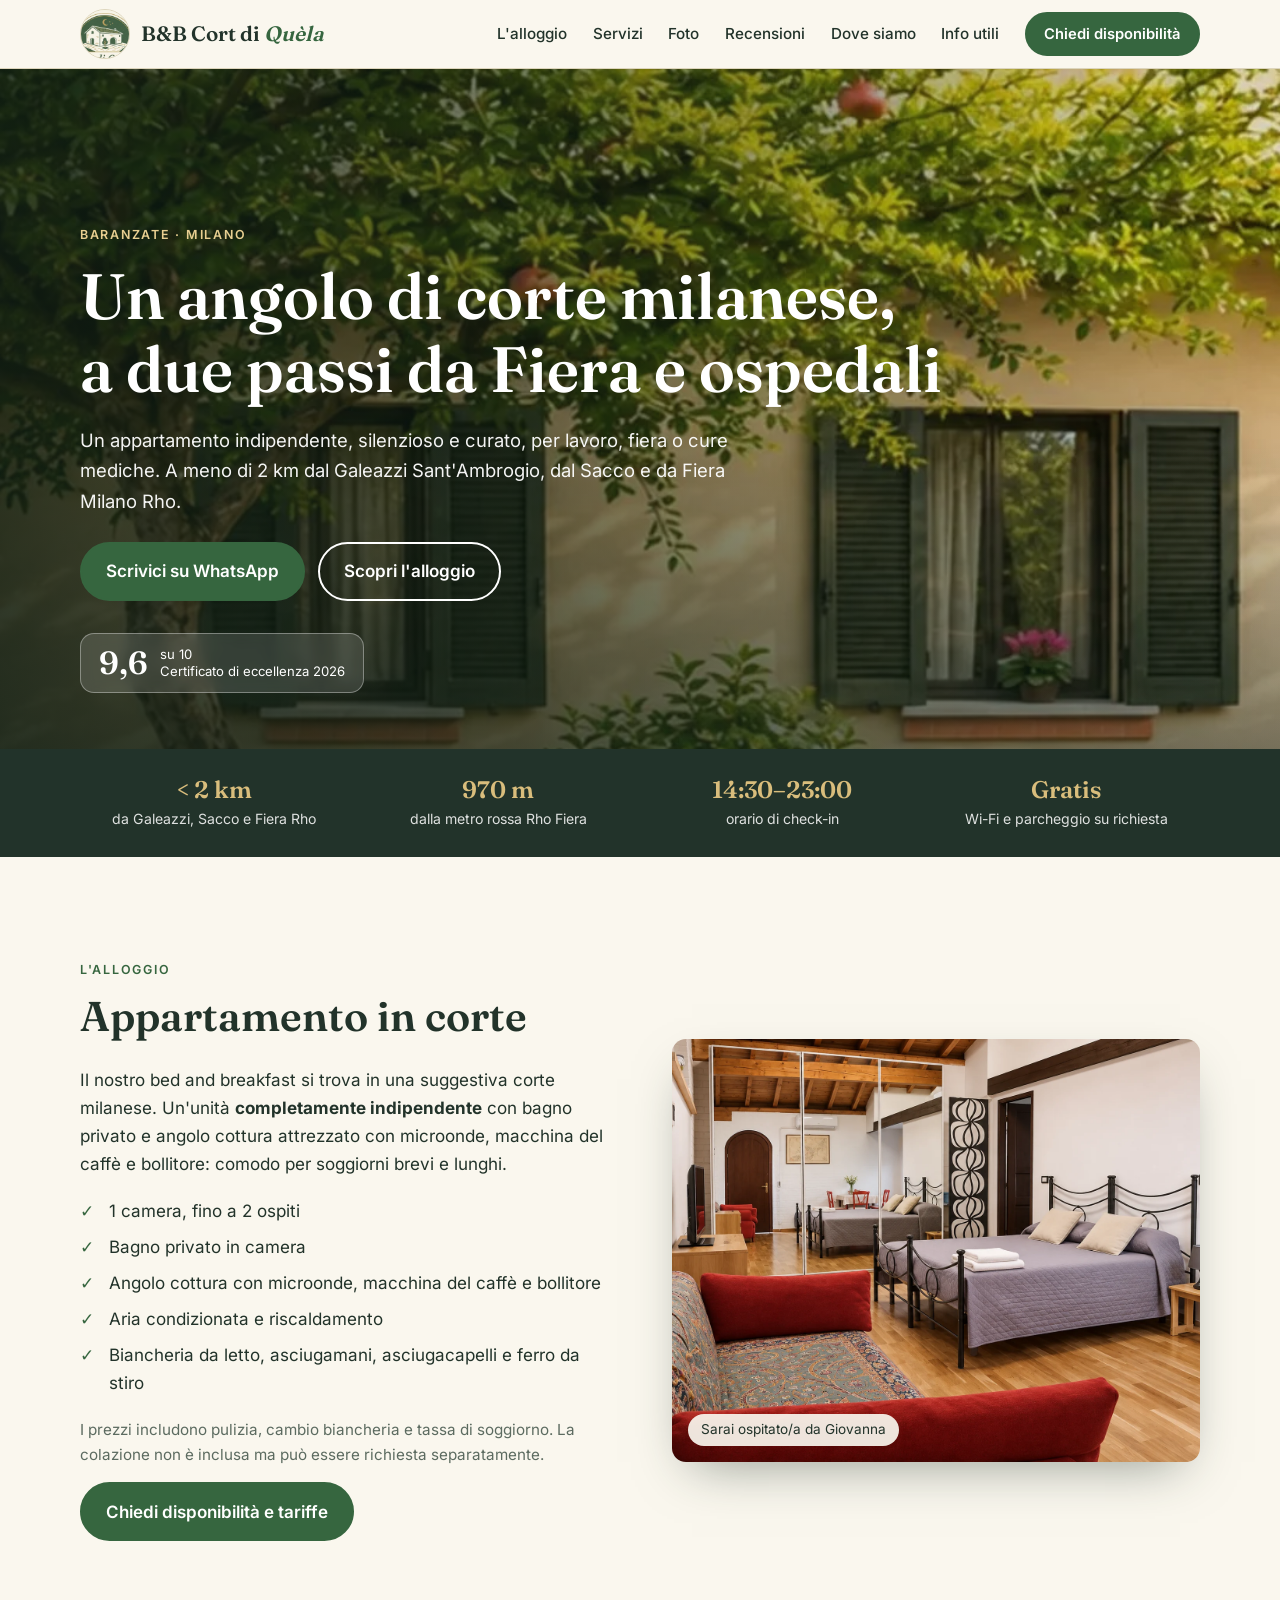
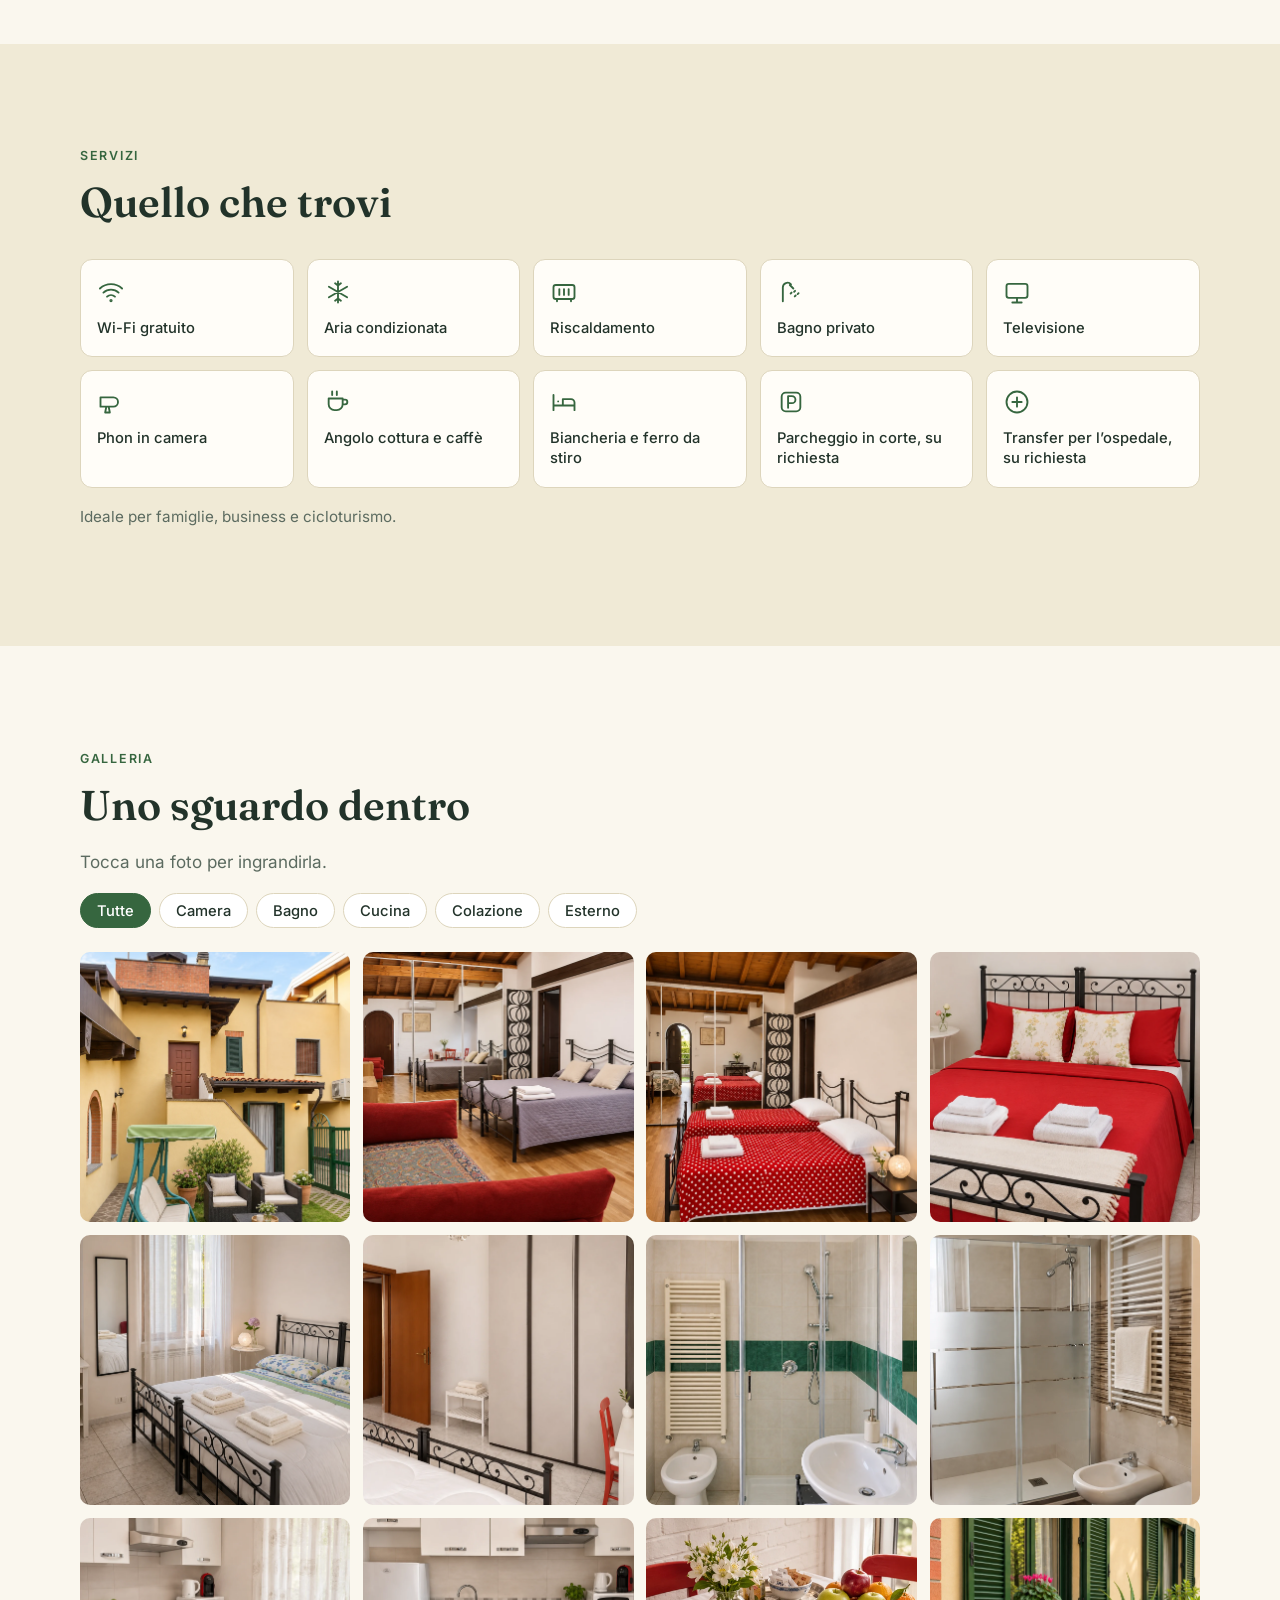
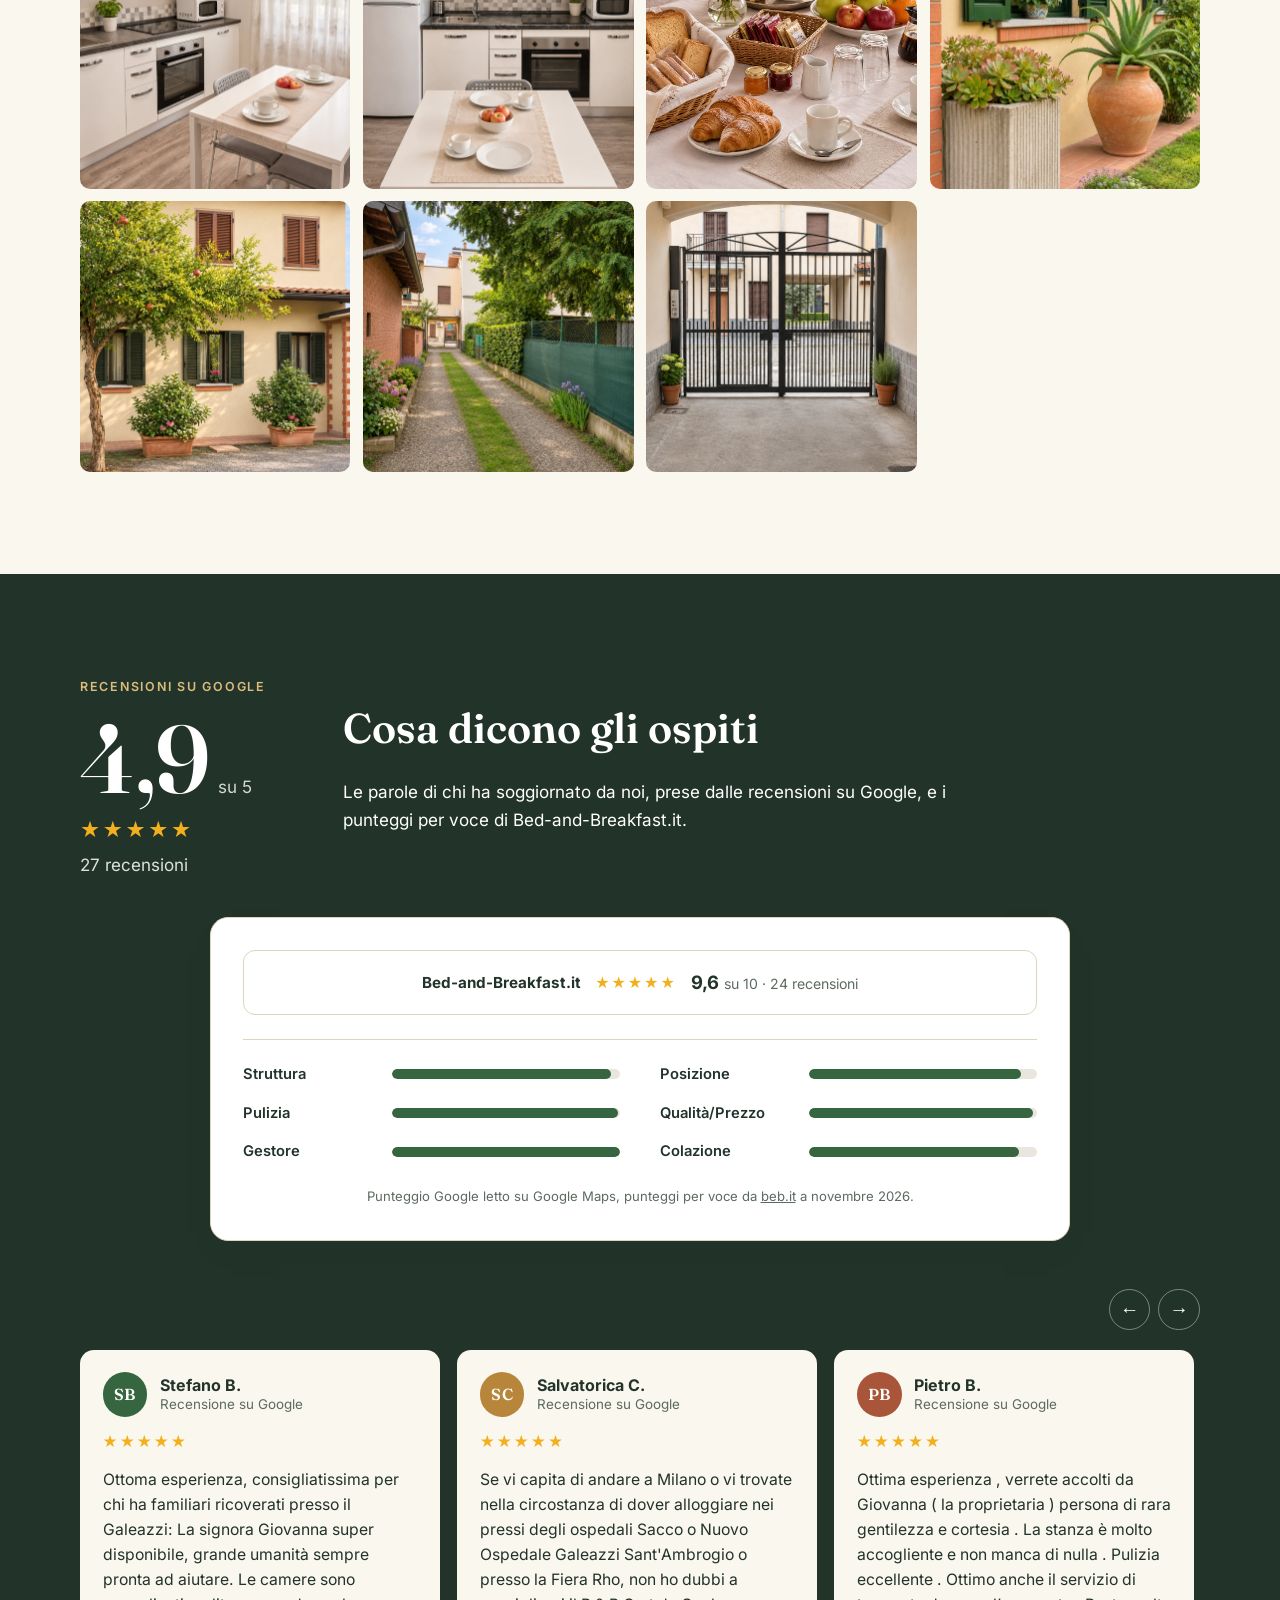
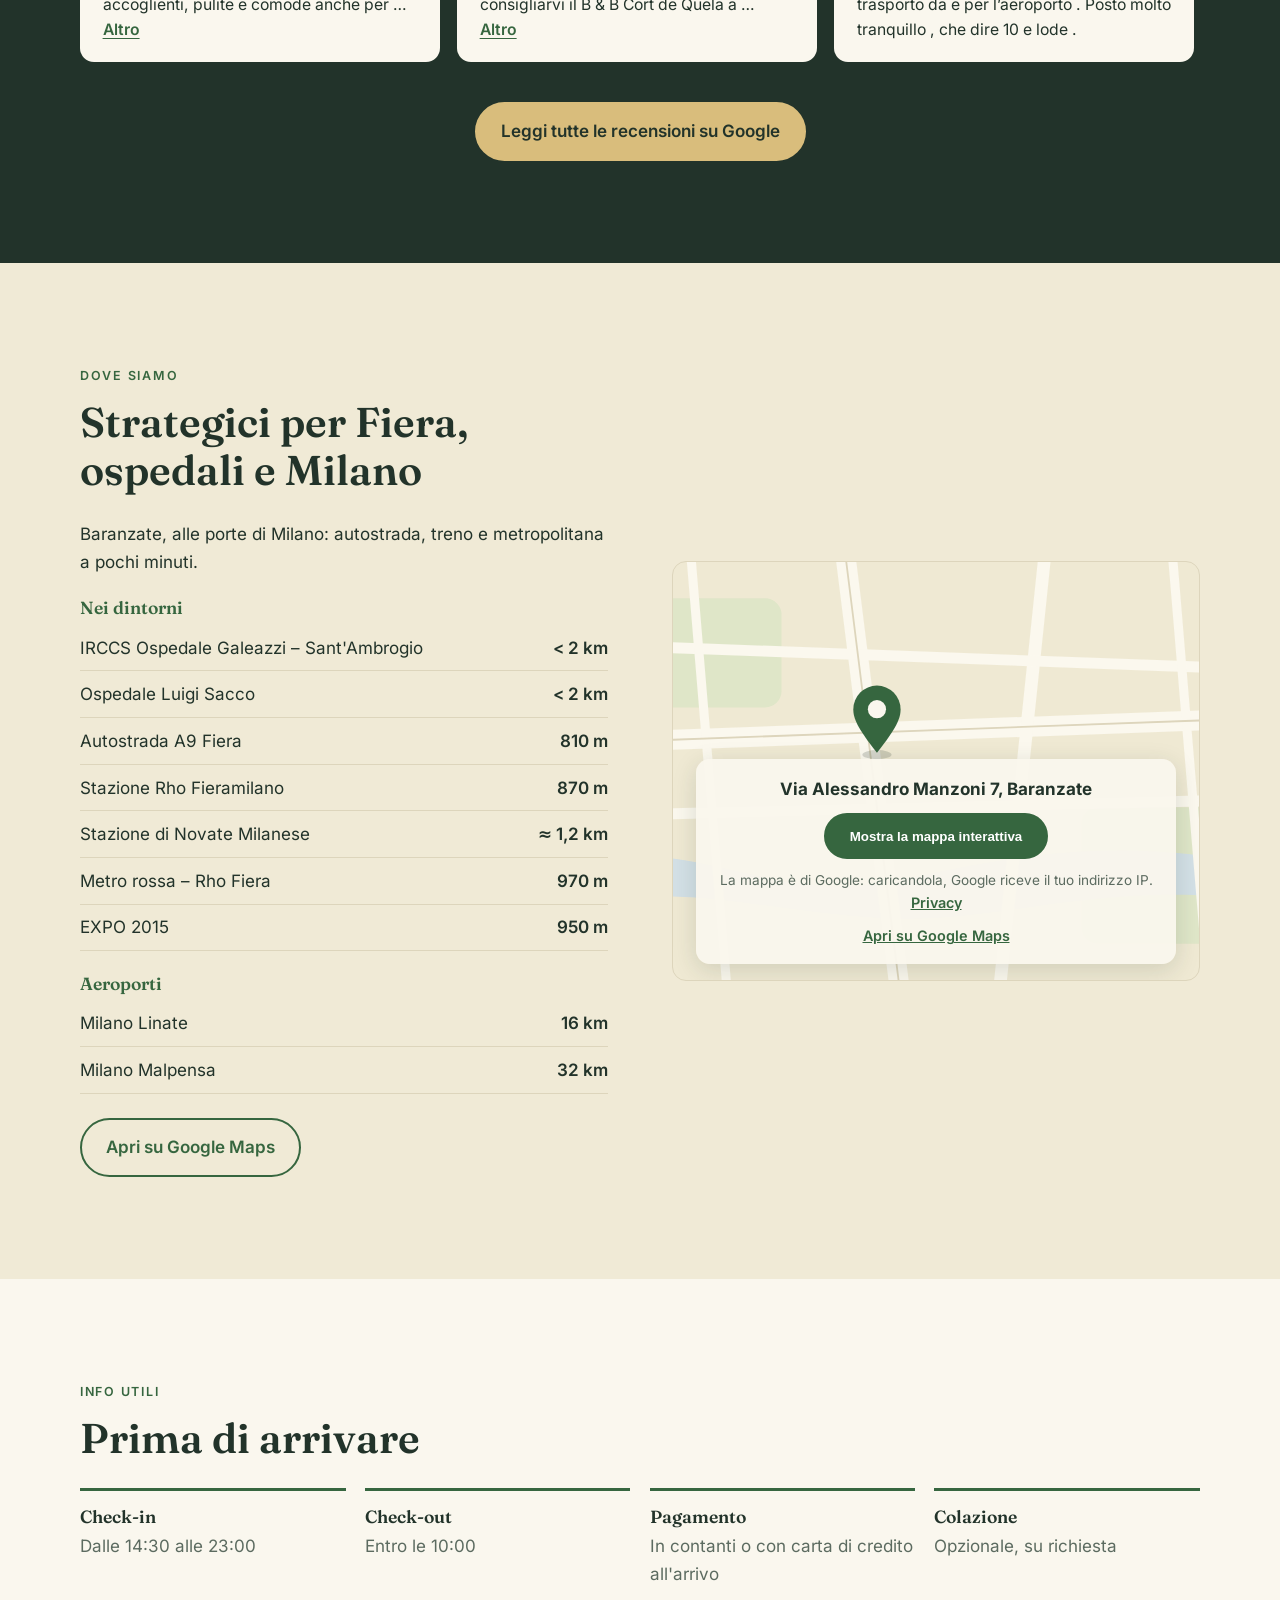
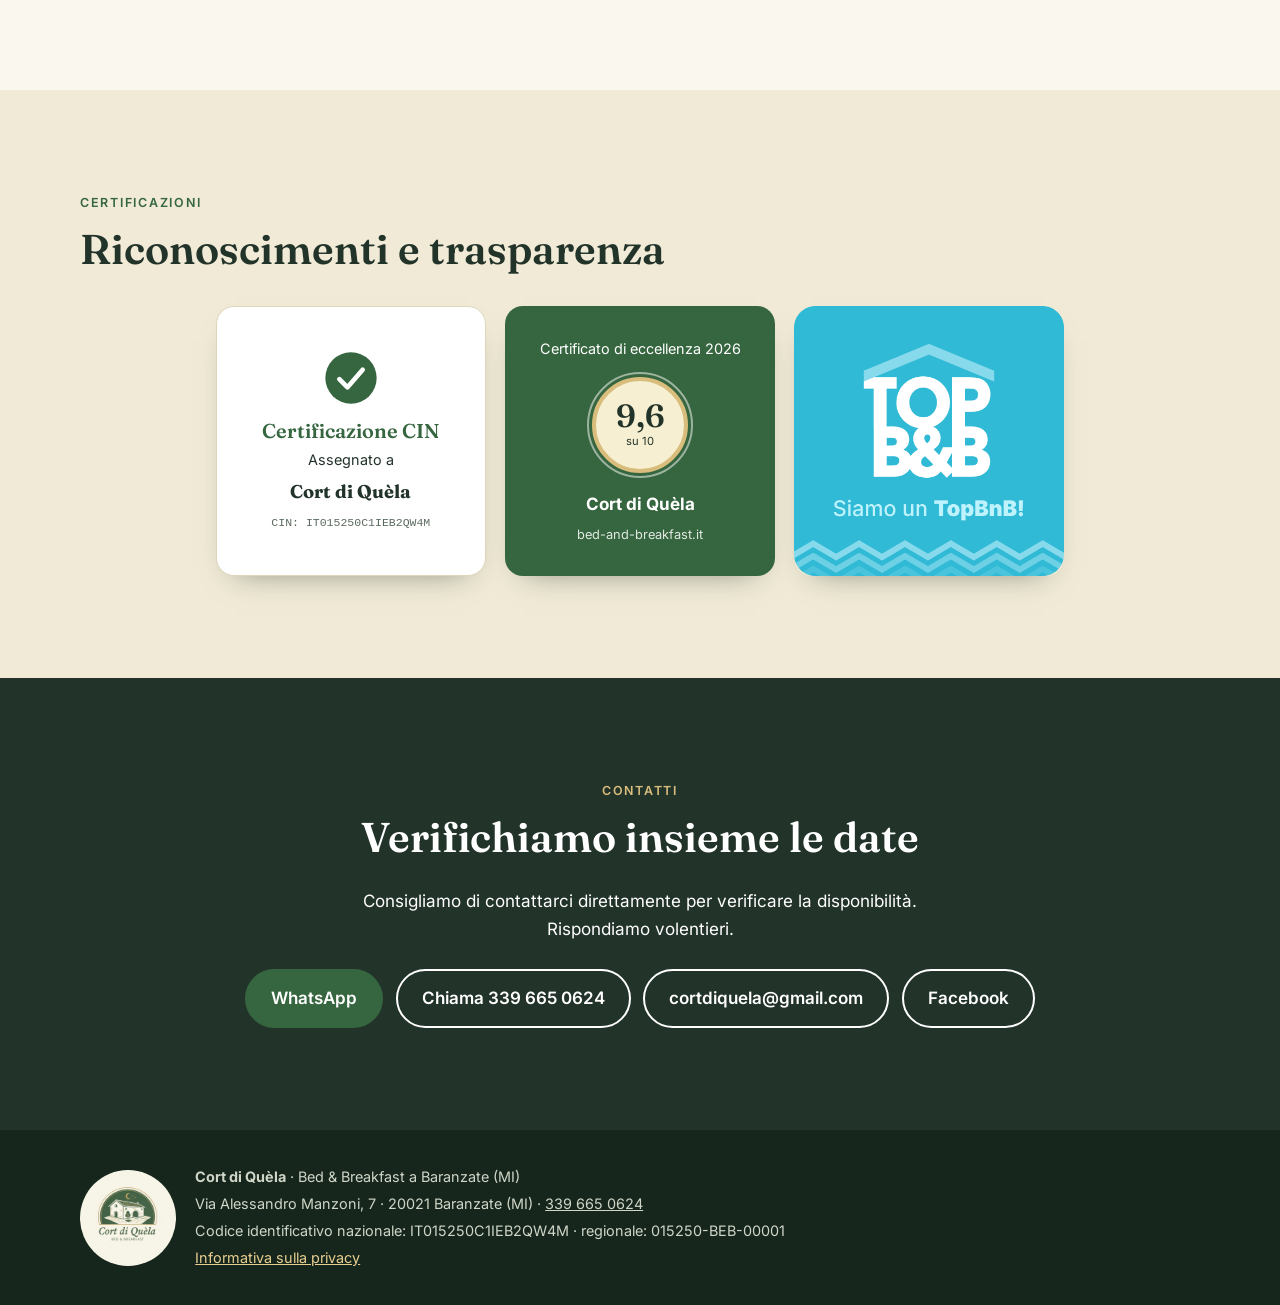
==== commit d3c96ec1: "Recensioni: rimesso il grande 4,9 di Google in testa alla sezione unica Co-Authored-By: Claude Sonne" ====
--- a/index.html
+++ b/index.html
@@ -156,12 +156,21 @@
   </section>
 
   <section class="section google" id="punteggi">
-    <div class="wrap">
-      <p class="eyebrow">Recensioni</p>
-      <h2>Cosa dicono gli ospiti</h2>
+    <div class="wrap google-box">
+      <div class="g-score">
+        <p class="eyebrow">Recensioni su Google</p>
+        <div class="g-num"><b>4,9</b><span>su 5</span></div>
+        <div class="stars" aria-hidden="true">★★★★★</div>
+        <p class="g-count">27 recensioni</p>
+      </div>
+      <div class="g-text">
+        <h2>Cosa dicono gli ospiti</h2>
+        <p>Le parole di chi ha soggiornato da noi, prese dalle recensioni su Google, e i punteggi per voce di Bed-and-Breakfast.it.</p>
+      </div>
+    </div>
+    <div class="wrap">
       <div class="score-card">
         <div class="sources">
-          <div class="src"><strong>Google</strong><div class="stars" aria-hidden="true">★★★★★</div><p><b>4,9</b> <span>su 5 · 27 recensioni</span></p></div>
           <div class="src"><strong>Bed-and-Breakfast.it</strong><div class="stars" aria-hidden="true">★★★★★</div><p><b>9,6</b> <span>su 10 · 24 recensioni</span></p></div>
         </div>
         <div class="crits">
@@ -172,7 +181,7 @@
           <div class="crit"><span>Gestore</span><div class="track" role="img" aria-label="Gestore: valutazione eccellente"><i style="width:100%"></i></div></div>
           <div class="crit"><span>Colazione</span><div class="track" role="img" aria-label="Colazione: valutazione eccellente"><i style="width:92%"></i></div></div>
         </div>
-        <p class="score-src">Punteggi letti su Google Maps e su <a href="https://beb.it/cortdiquela/it/#reviewsSection" target="_blank" rel="noopener">beb.it</a> a novembre 2026. Le barre per voce (struttura, posizione, pulizia…) vengono da beb.it.</p>
+        <p class="score-src">Punteggio Google letto su Google Maps, punteggi per voce da <a href="https://beb.it/cortdiquela/it/#reviewsSection" target="_blank" rel="noopener">beb.it</a> a novembre 2026.</p>
       </div>
     </div>
 
--- a/css/style.css
+++ b/css/style.css
@@ -145,7 +145,8 @@
 
 .score-card{max-width:860px;margin:2rem auto 0;background:#fff;border:1px solid var(--line);border-radius:18px;padding:clamp(1.2rem,3vw,2rem);box-shadow:0 14px 30px -22px rgba(34,51,42,.6)}
 .score-card h3{font-size:1.2rem;margin-bottom:1.1rem}
-.sources{display:grid;grid-template-columns:repeat(2,1fr);gap:.9rem}
+.sources{display:grid;grid-template-columns:1fr;gap:.9rem}
+.sources .src{flex-direction:row;justify-content:center;gap:.9rem;flex-wrap:wrap}
 .src{border:1px solid var(--line);border-radius:12px;padding:1rem .8rem;text-align:center;display:flex;flex-direction:column;gap:.25rem;align-items:center}
 .src strong{font-size:.95rem}
 .src p{margin:0}.src b{font-size:1.15rem}.src span{color:var(--muted);font-size:.88rem}
@@ -223,3 +224,12 @@
 
 .google .score-card{color:var(--ink);margin-bottom:0}
 .g-cta{margin-top:1.4rem;justify-content:center}
+
+.google-box{display:grid;grid-template-columns:auto 1fr;gap:clamp(2rem,6vw,5rem);align-items:center;margin-bottom:clamp(1.6rem,3vw,2.4rem)}
+.g-num{display:flex;align-items:baseline;gap:.5rem}
+.g-num b{font:600 clamp(4rem,10vw,6rem)/1 Fraunces,Georgia,serif}
+.g-num span{opacity:.8}
+.google .g-score .stars{font-size:1.4rem;margin-top:.3rem}
+.g-count{margin:.2rem 0 0;opacity:.85}
+.g-text p{max-width:36em}
+@media (max-width:760px){.google-box{grid-template-columns:1fr;gap:1.2rem}}
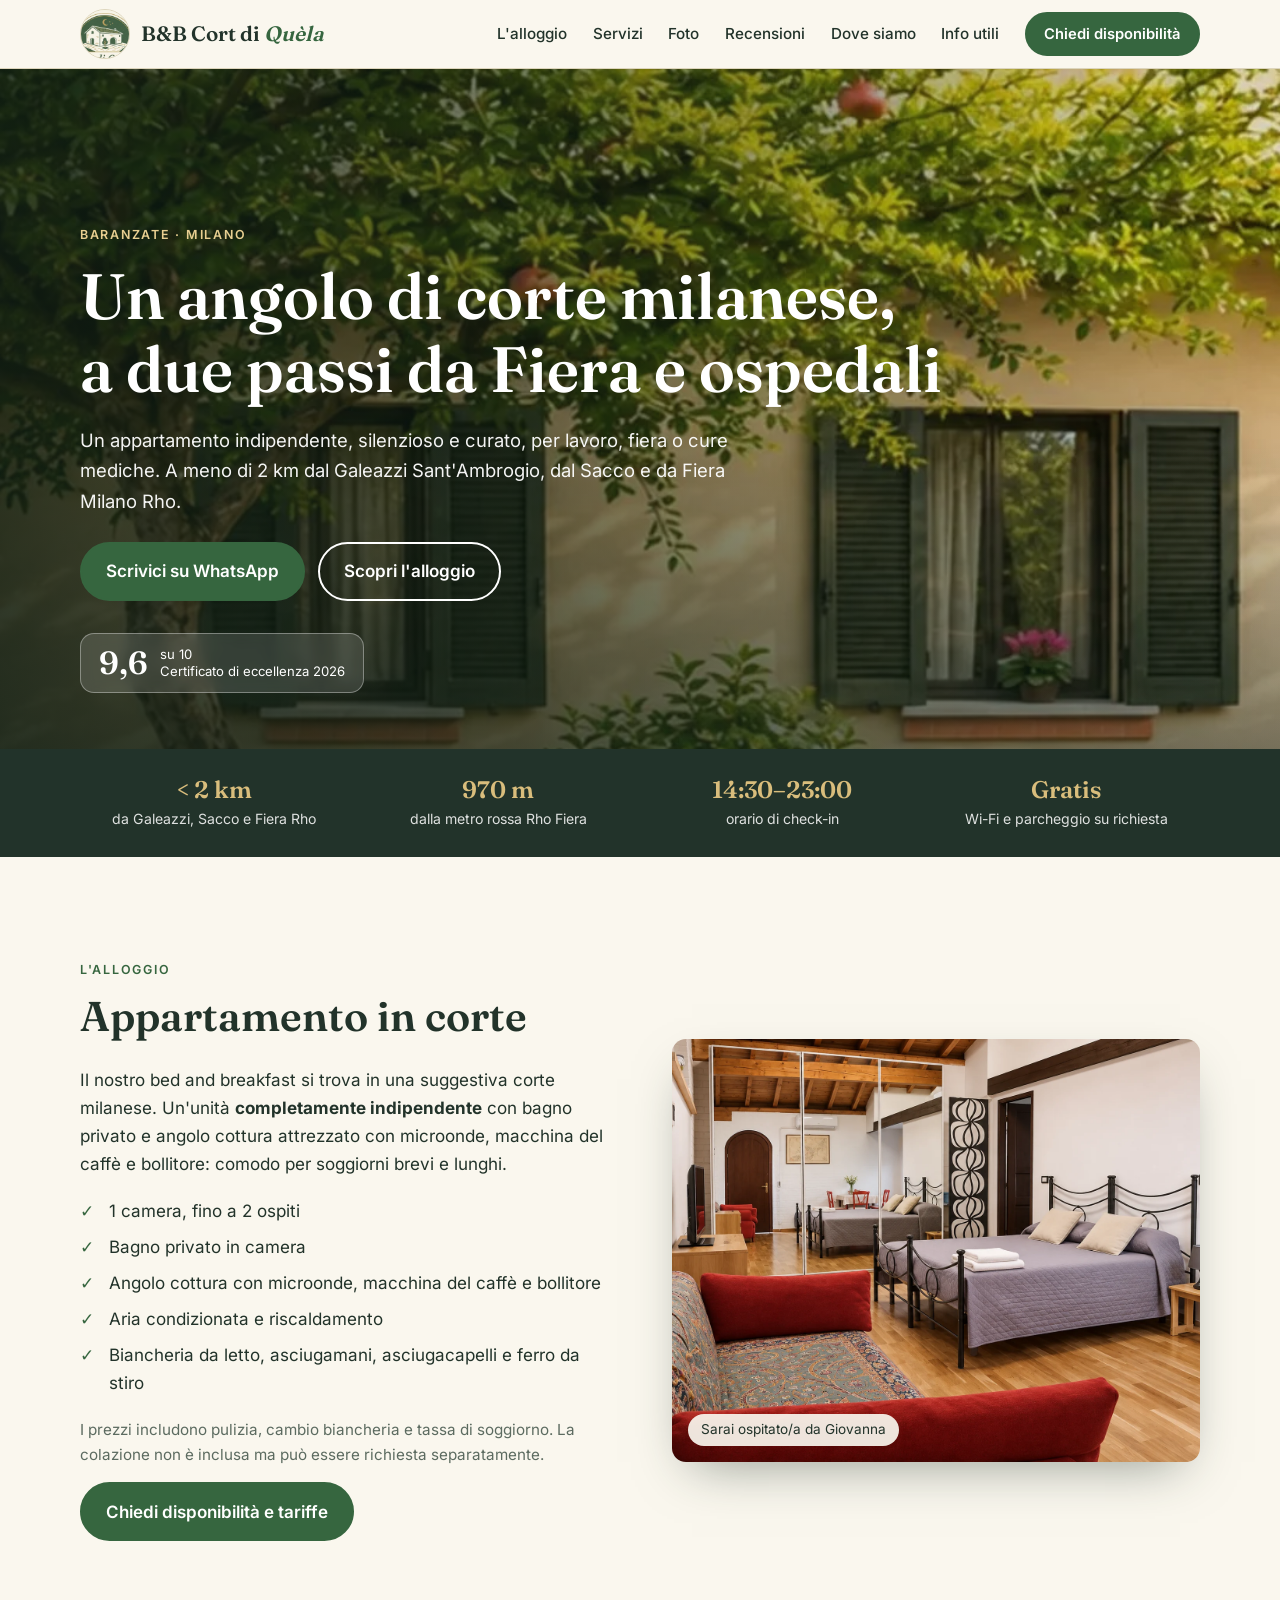
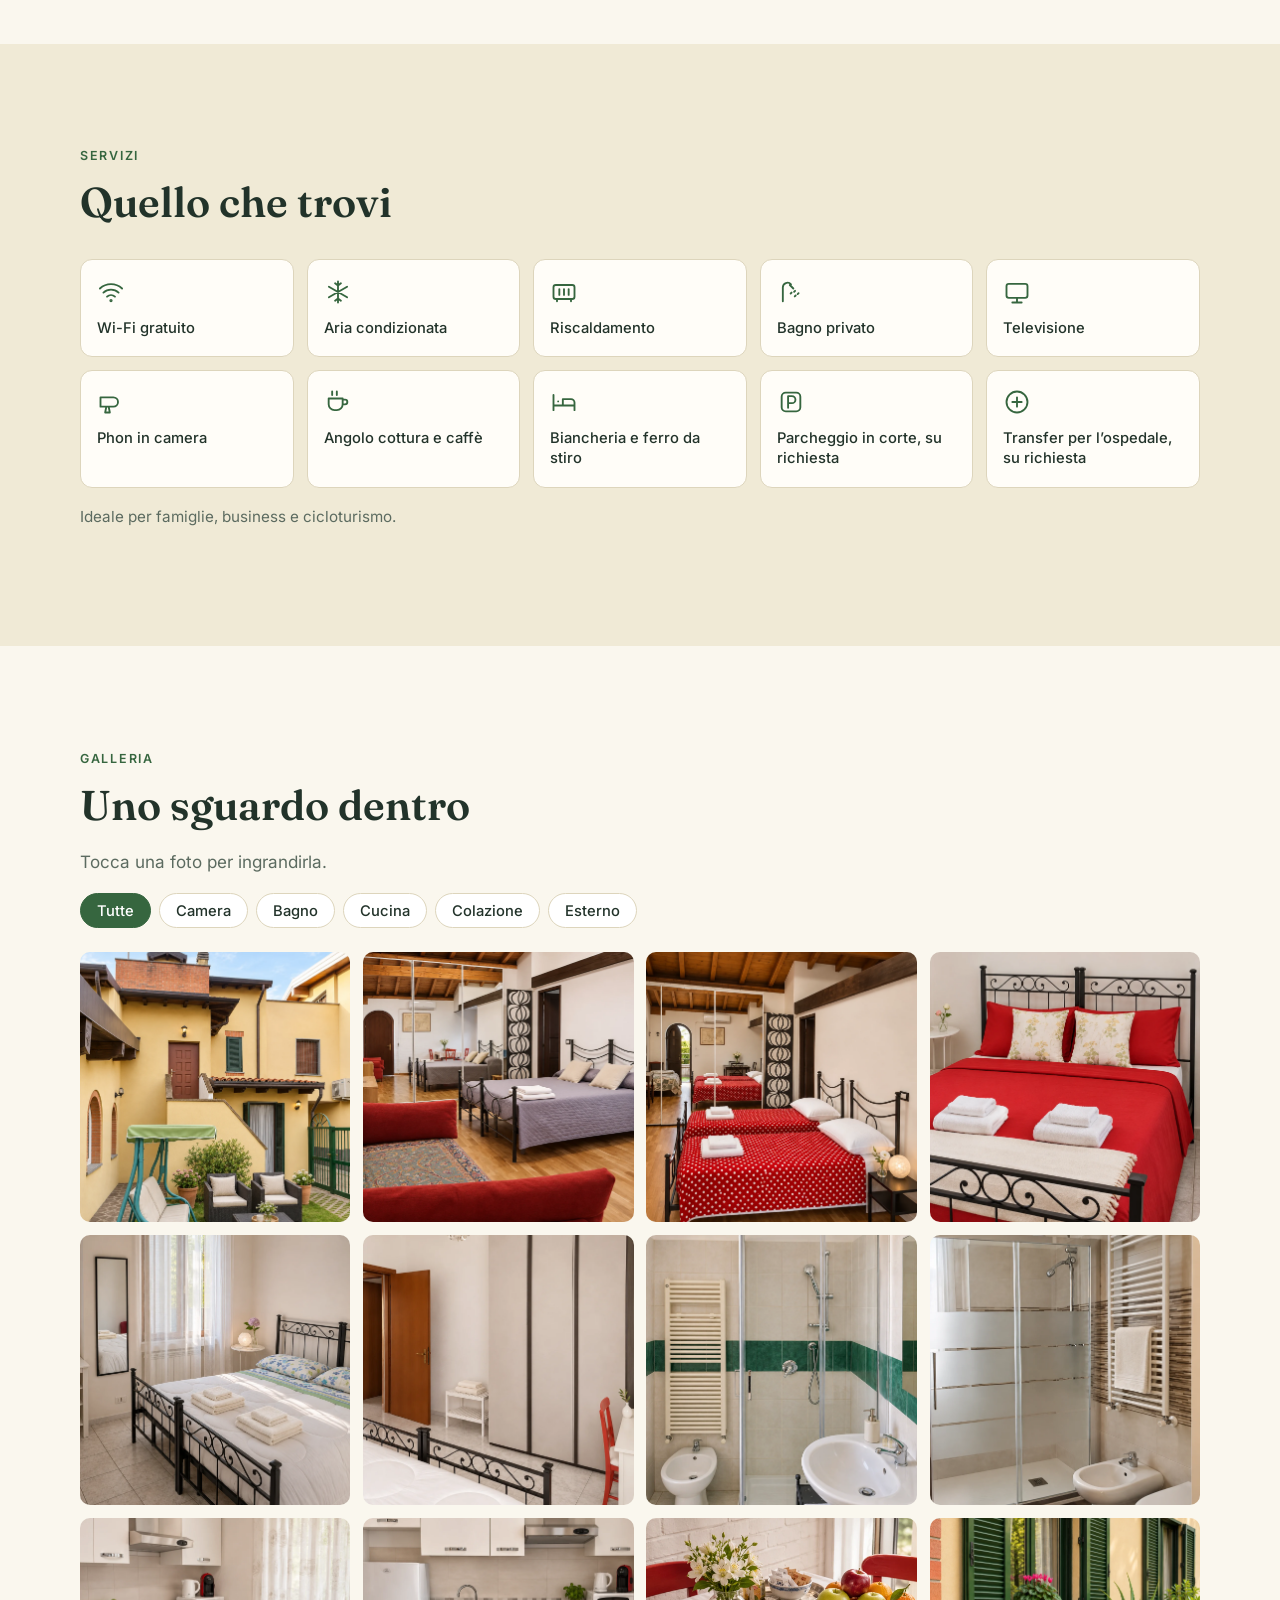
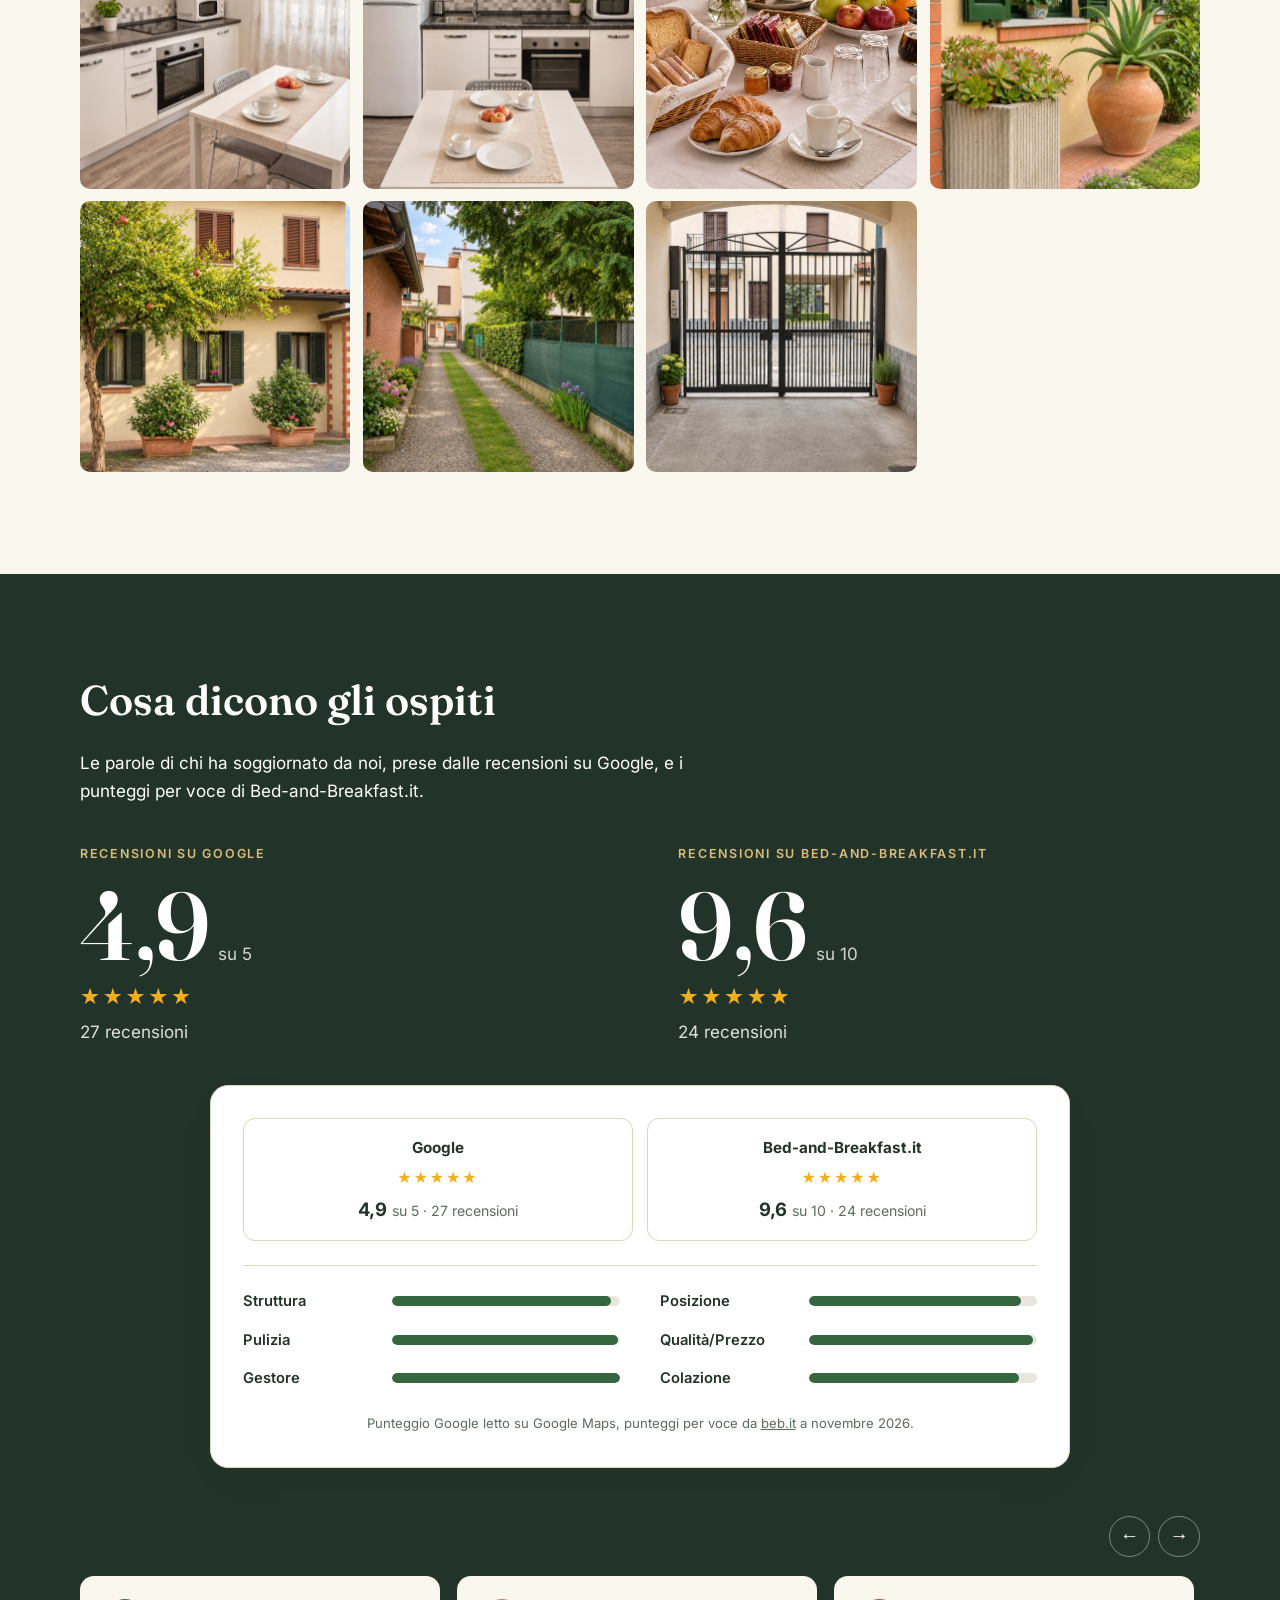
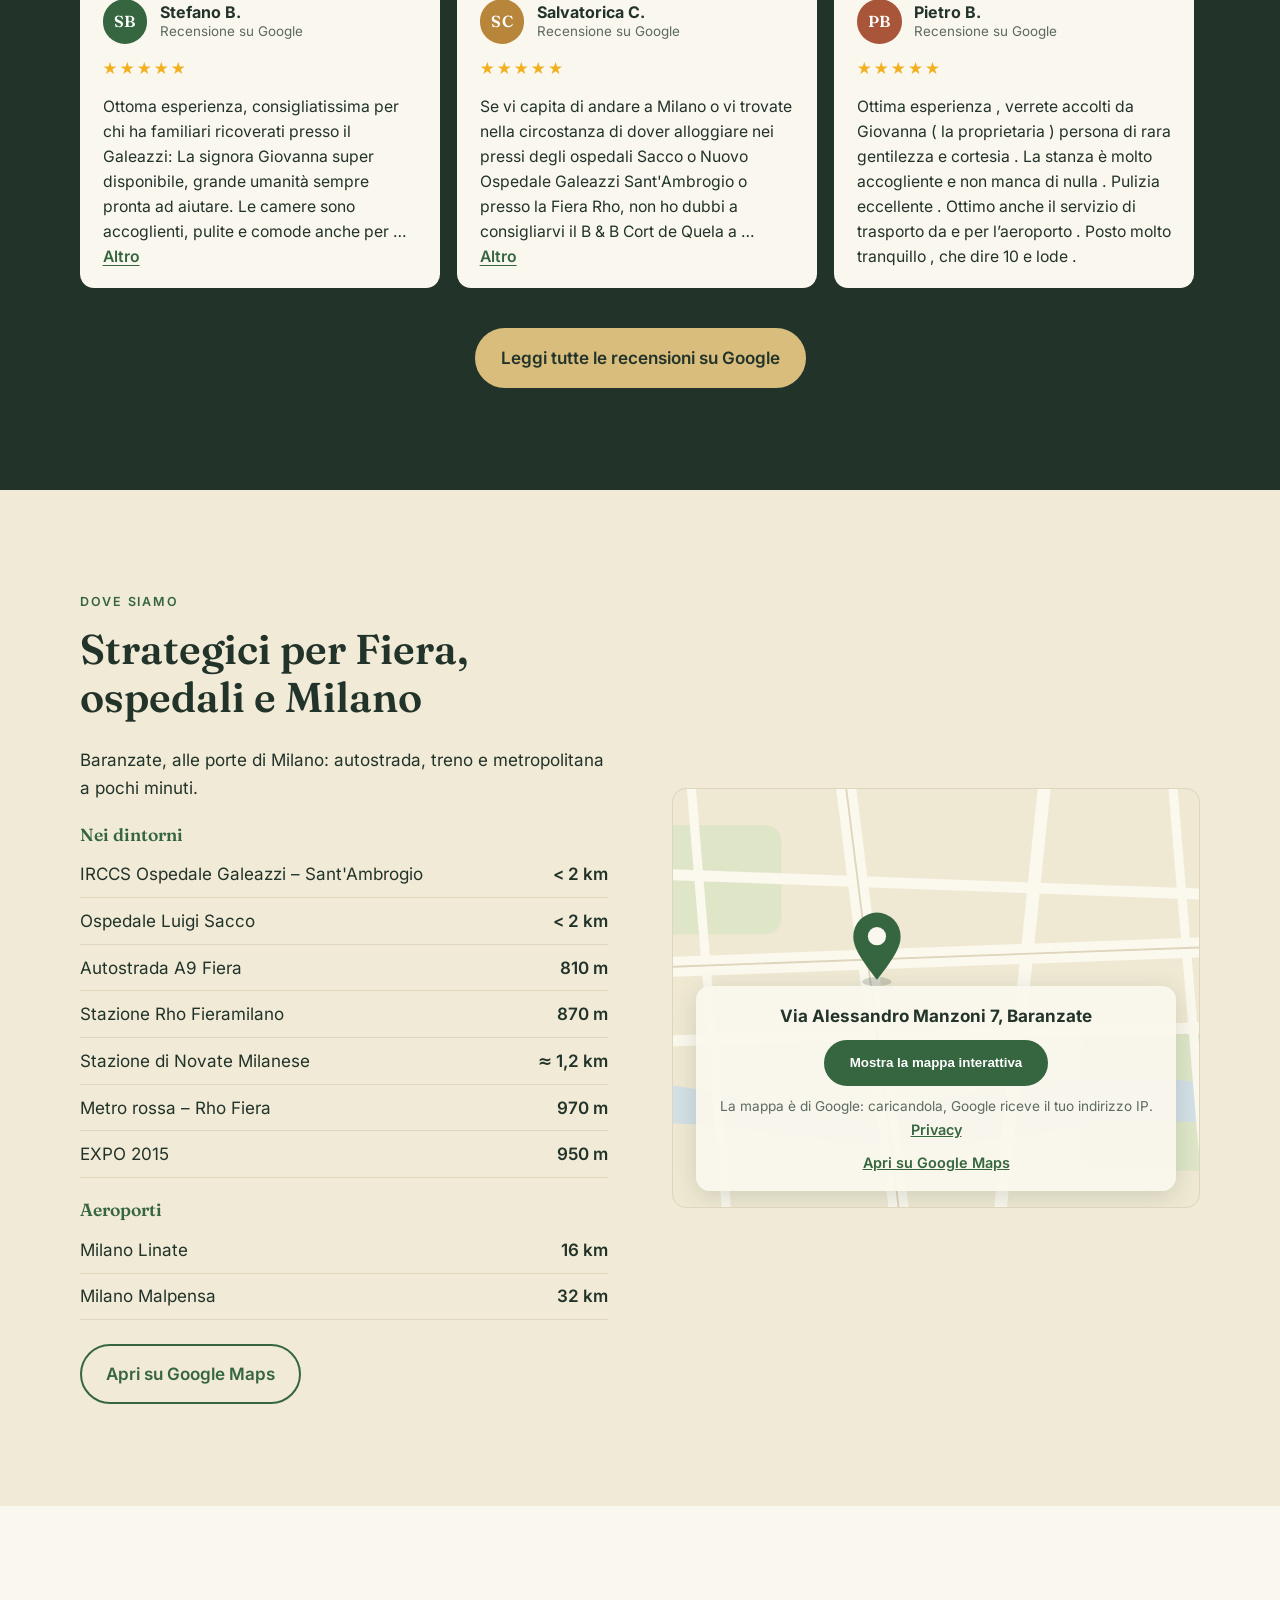
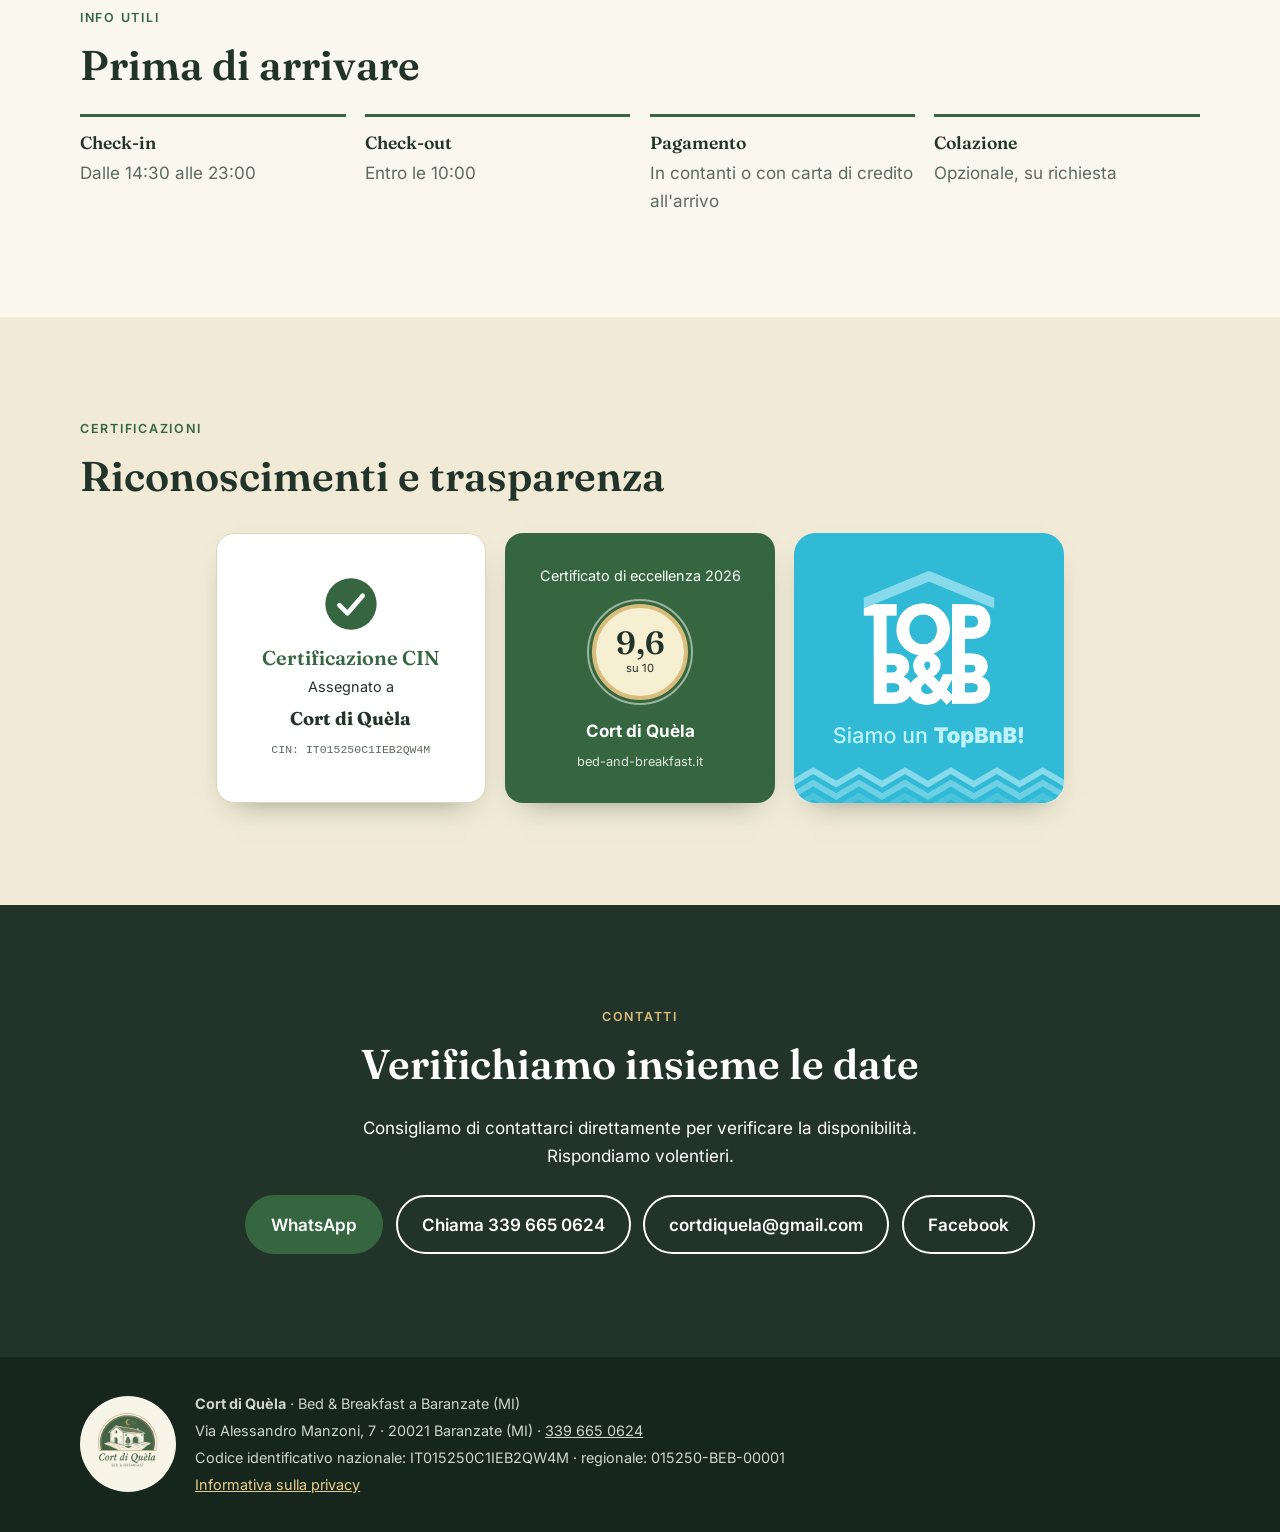
==== commit 4488c815: "Recensioni: due punteggi grandi (Google 4,9 e beb.it 9,6), Google di nuovo nella scheda Co-Authored-" ====
--- a/index.html
+++ b/index.html
@@ -156,21 +156,26 @@
   </section>
 
   <section class="section google" id="punteggi">
-    <div class="wrap google-box">
-      <div class="g-score">
-        <p class="eyebrow">Recensioni su Google</p>
-        <div class="g-num"><b>4,9</b><span>su 5</span></div>
-        <div class="stars" aria-hidden="true">★★★★★</div>
-        <p class="g-count">27 recensioni</p>
-      </div>
-      <div class="g-text">
-        <h2>Cosa dicono gli ospiti</h2>
-        <p>Le parole di chi ha soggiornato da noi, prese dalle recensioni su Google, e i punteggi per voce di Bed-and-Breakfast.it.</p>
-      </div>
-    </div>
-    <div class="wrap">
+    <div class="wrap">
+      <h2>Cosa dicono gli ospiti</h2>
+      <p class="g-intro">Le parole di chi ha soggiornato da noi, prese dalle recensioni su Google, e i punteggi per voce di Bed-and-Breakfast.it.</p>
+      <div class="big-scores">
+        <div class="g-score">
+          <p class="eyebrow">Recensioni su Google</p>
+          <div class="g-num"><b>4,9</b><span>su 5</span></div>
+          <div class="stars" aria-hidden="true">★★★★★</div>
+          <p class="g-count">27 recensioni</p>
+        </div>
+        <div class="g-score">
+          <p class="eyebrow">Recensioni su Bed-and-Breakfast.it</p>
+          <div class="g-num"><b>9,6</b><span>su 10</span></div>
+          <div class="stars" aria-hidden="true">★★★★★</div>
+          <p class="g-count">24 recensioni</p>
+        </div>
+      </div>
       <div class="score-card">
         <div class="sources">
+          <div class="src"><strong>Google</strong><div class="stars" aria-hidden="true">★★★★★</div><p><b>4,9</b> <span>su 5 · 27 recensioni</span></p></div>
           <div class="src"><strong>Bed-and-Breakfast.it</strong><div class="stars" aria-hidden="true">★★★★★</div><p><b>9,6</b> <span>su 10 · 24 recensioni</span></p></div>
         </div>
         <div class="crits">
--- a/css/style.css
+++ b/css/style.css
@@ -145,8 +145,8 @@
 
 .score-card{max-width:860px;margin:2rem auto 0;background:#fff;border:1px solid var(--line);border-radius:18px;padding:clamp(1.2rem,3vw,2rem);box-shadow:0 14px 30px -22px rgba(34,51,42,.6)}
 .score-card h3{font-size:1.2rem;margin-bottom:1.1rem}
-.sources{display:grid;grid-template-columns:1fr;gap:.9rem}
-.sources .src{flex-direction:row;justify-content:center;gap:.9rem;flex-wrap:wrap}
+.sources{display:grid;grid-template-columns:repeat(2,1fr);gap:.9rem}
+@media (max-width:640px){.sources{grid-template-columns:1fr}}
 .src{border:1px solid var(--line);border-radius:12px;padding:1rem .8rem;text-align:center;display:flex;flex-direction:column;gap:.25rem;align-items:center}
 .src strong{font-size:.95rem}
 .src p{margin:0}.src b{font-size:1.15rem}.src span{color:var(--muted);font-size:.88rem}
@@ -233,3 +233,7 @@
 .g-count{margin:.2rem 0 0;opacity:.85}
 .g-text p{max-width:36em}
 @media (max-width:760px){.google-box{grid-template-columns:1fr;gap:1.2rem}}
+
+.g-intro{max-width:36em;margin:.6rem 0 0}
+.big-scores{display:grid;grid-template-columns:1fr 1fr;gap:clamp(2rem,6vw,5rem);margin:clamp(1.6rem,3vw,2.4rem) 0}
+@media (max-width:760px){.big-scores{grid-template-columns:1fr;gap:1.8rem}}
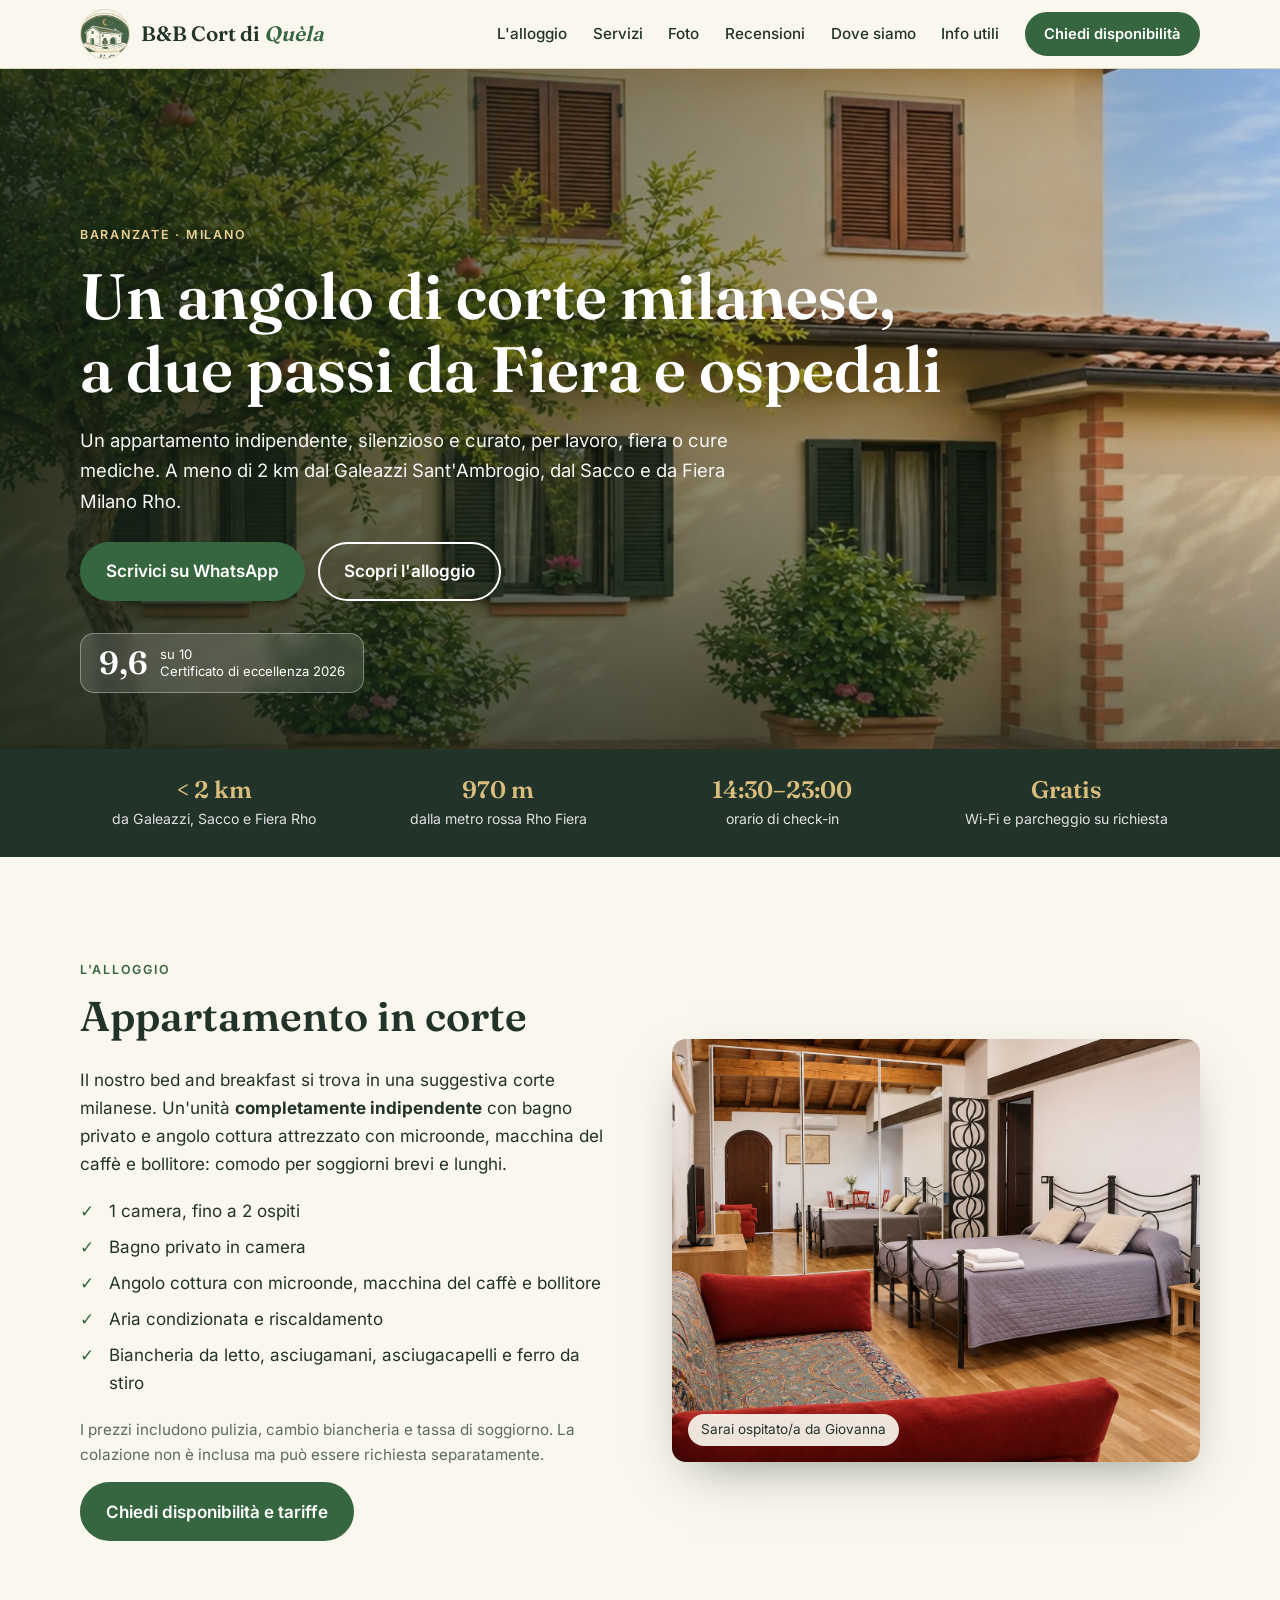
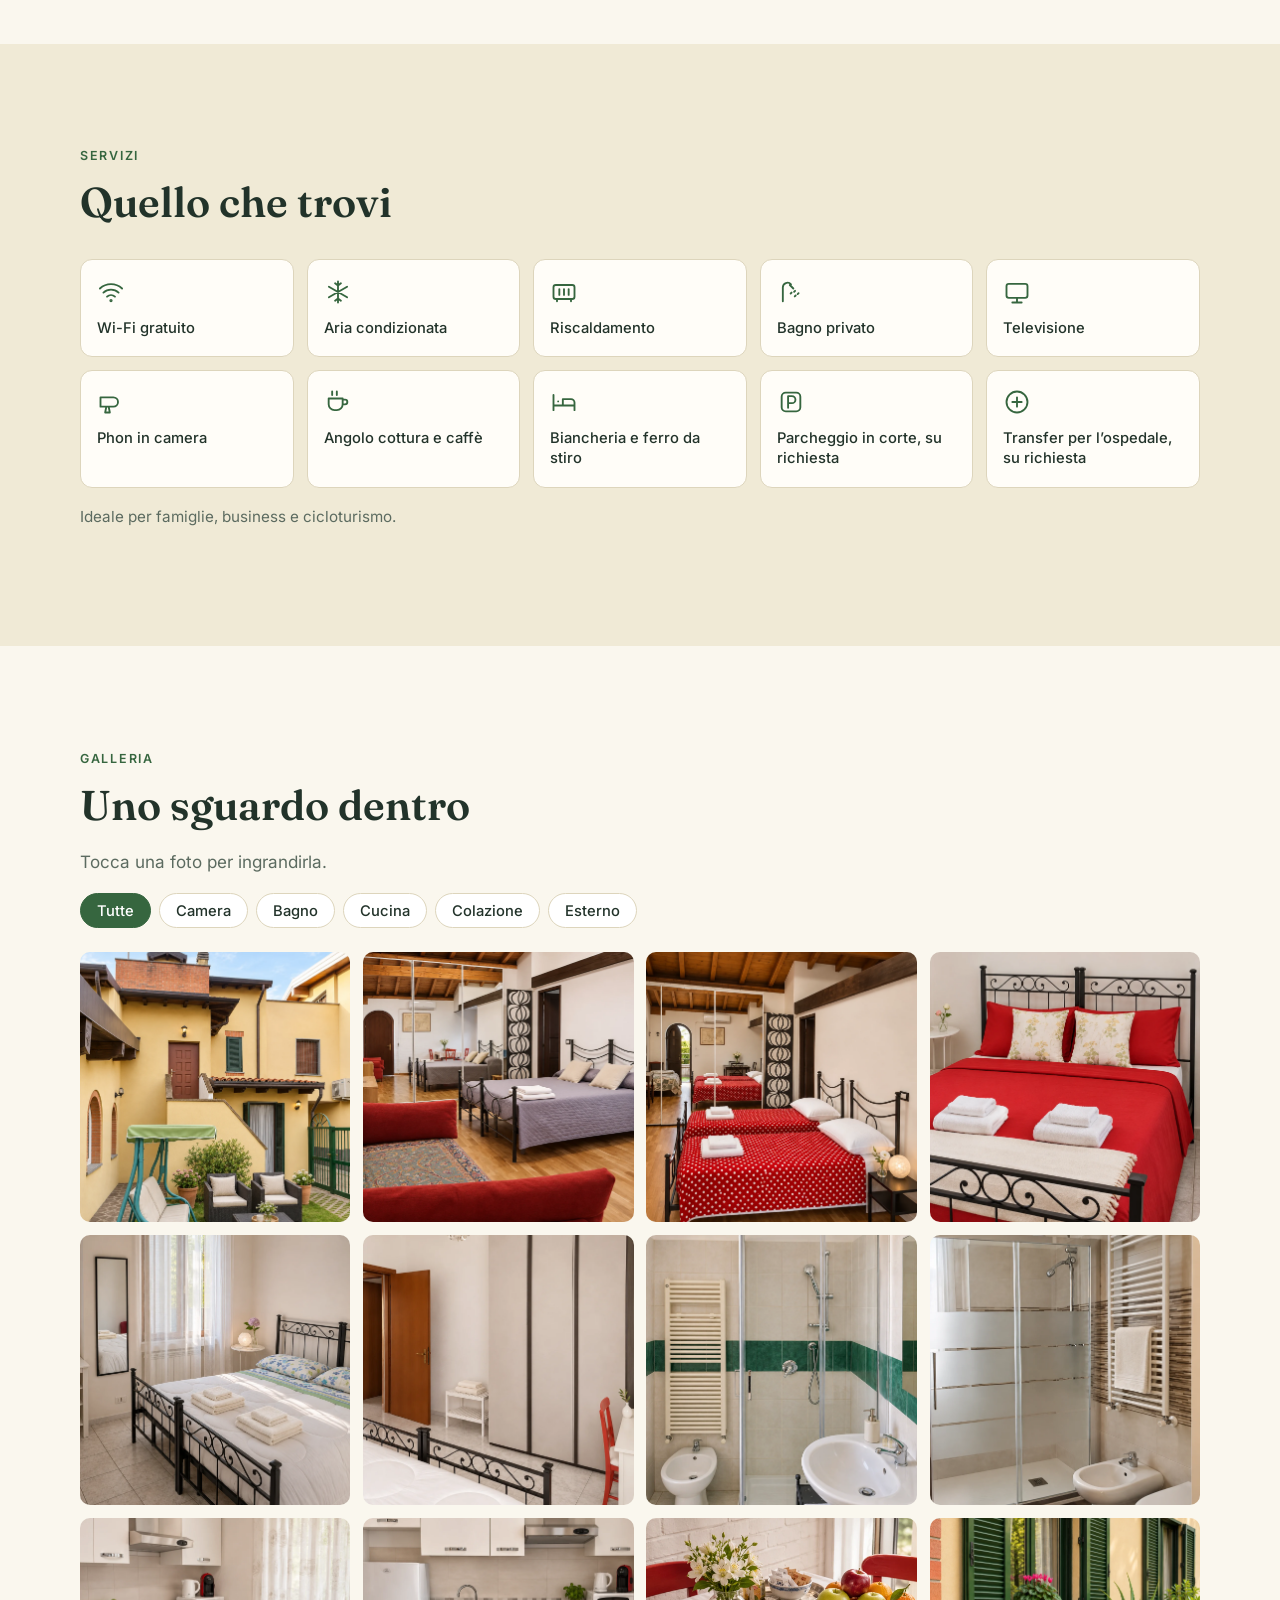
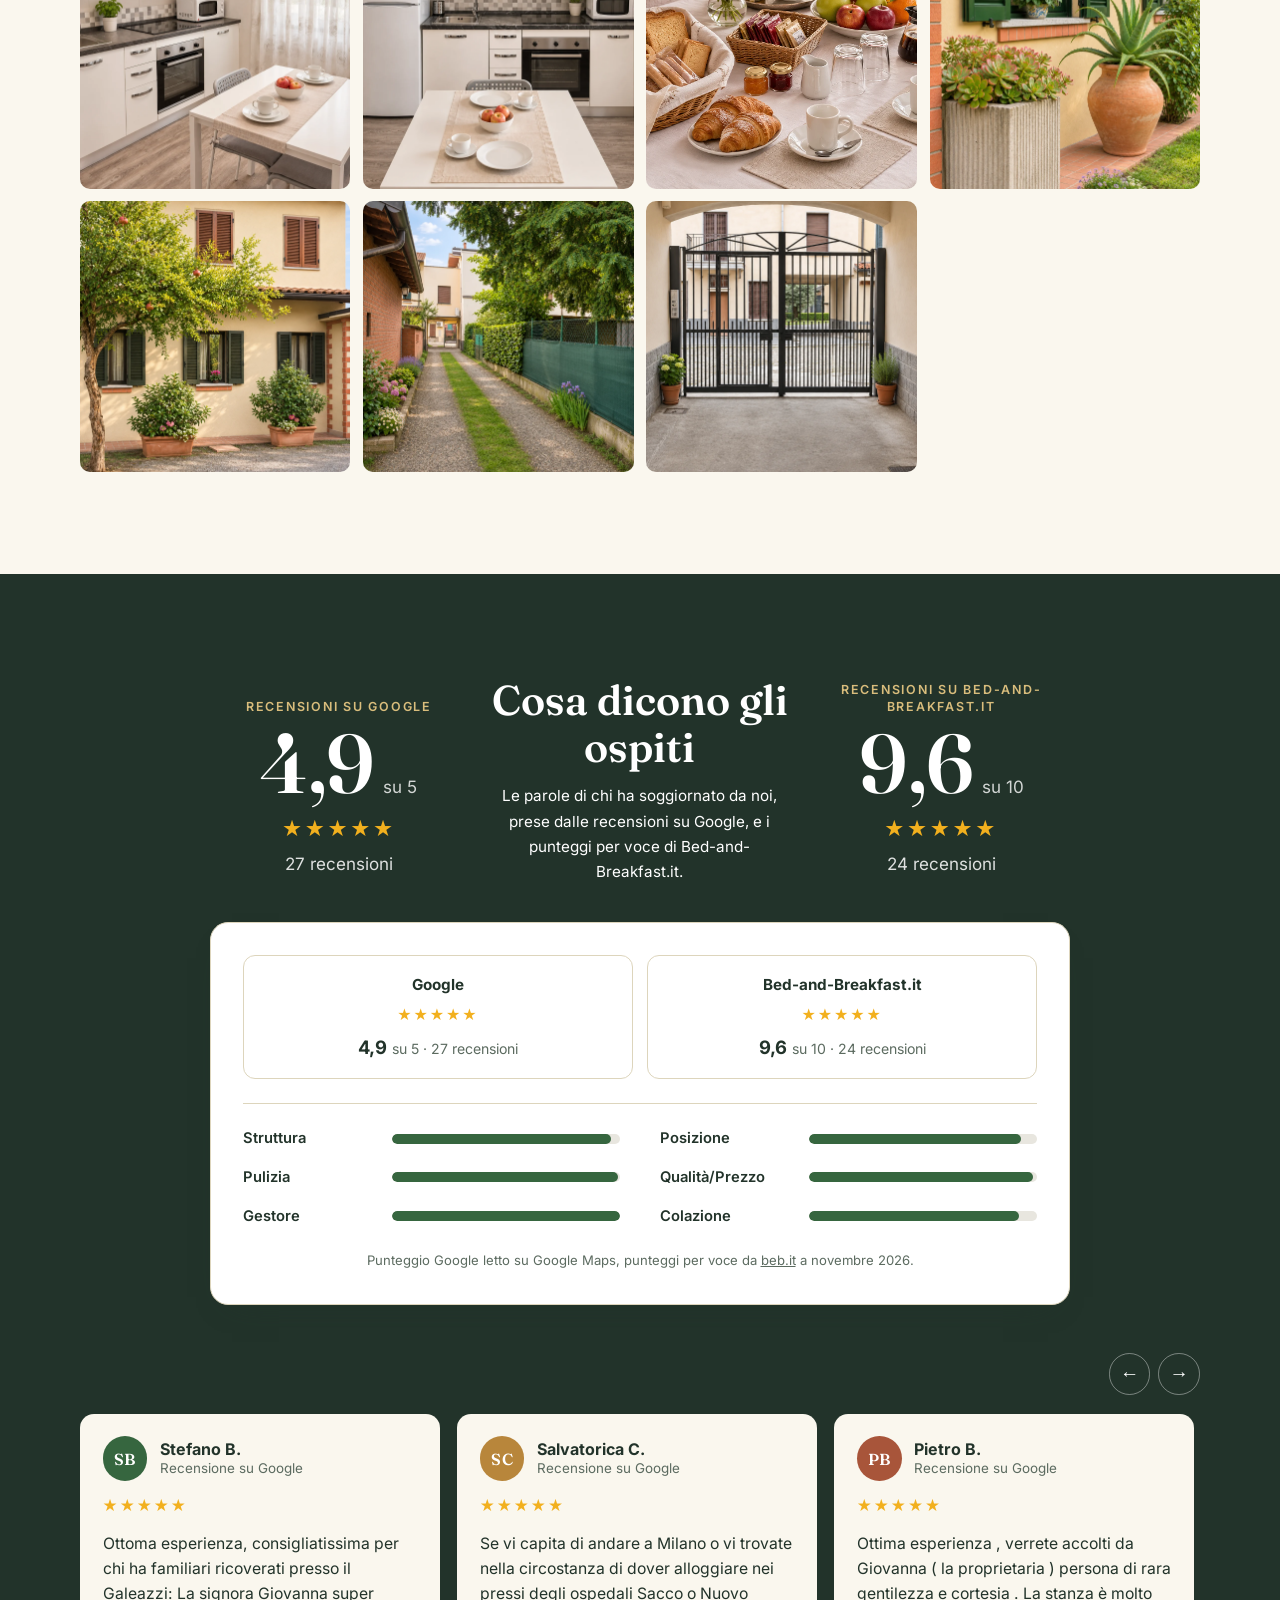
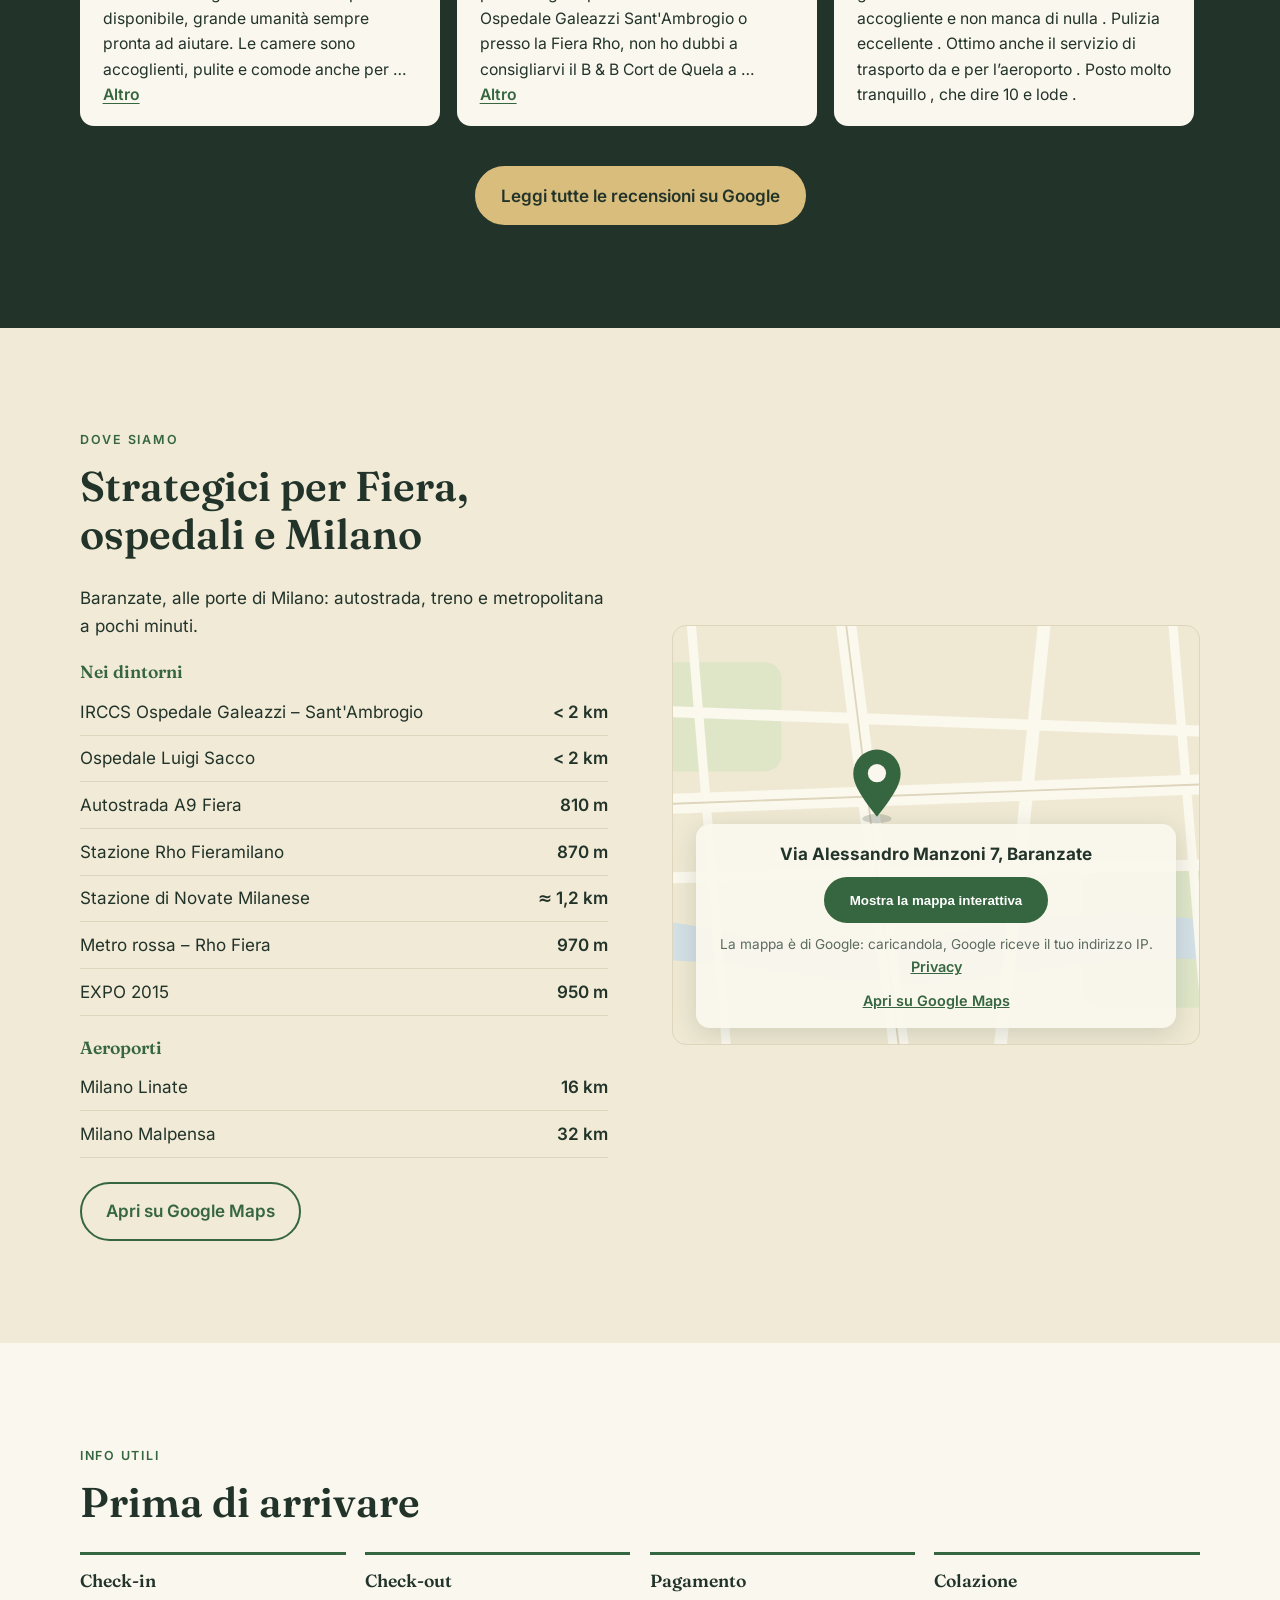
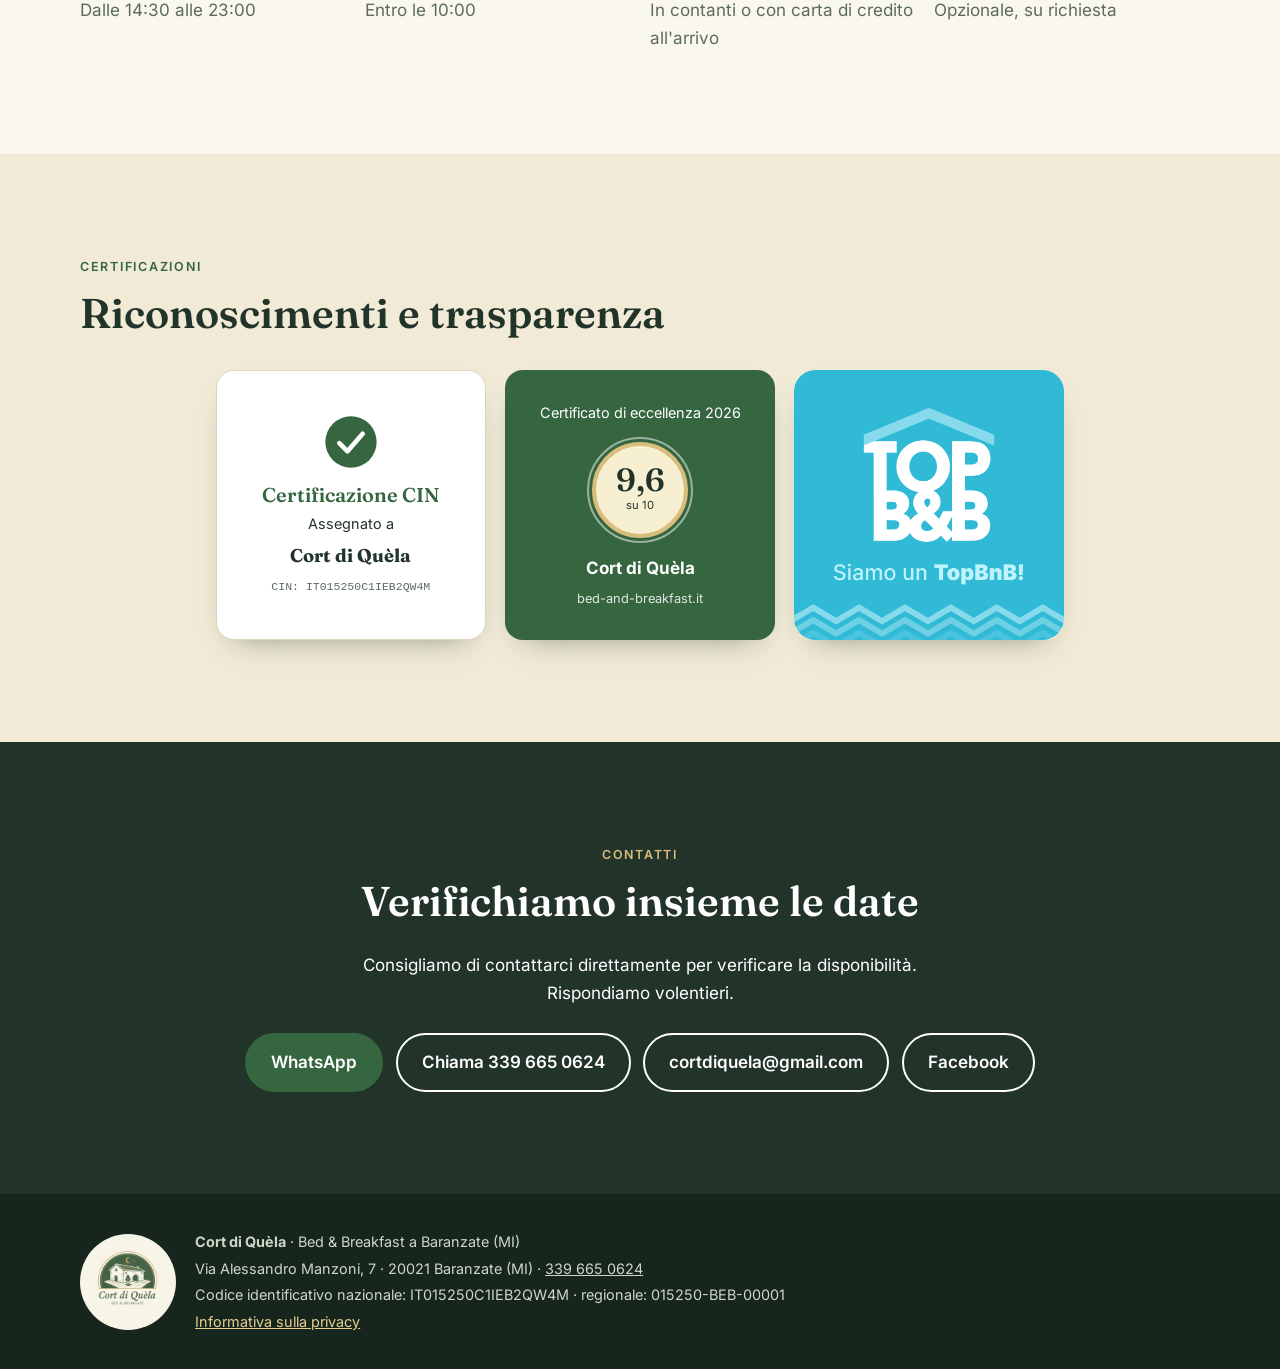
==== commit e325162e: "Recensioni: testata simmetrica, punteggi ai lati del titolo e allineati alla scheda Co-Authored-By: " ====
--- a/index.html
+++ b/index.html
@@ -157,16 +157,18 @@
 
   <section class="section google" id="punteggi">
     <div class="wrap">
-      <h2>Cosa dicono gli ospiti</h2>
-      <p class="g-intro">Le parole di chi ha soggiornato da noi, prese dalle recensioni su Google, e i punteggi per voce di Bed-and-Breakfast.it.</p>
-      <div class="big-scores">
-        <div class="g-score">
+      <div class="review-head">
+        <div class="g-score gs-left">
           <p class="eyebrow">Recensioni su Google</p>
           <div class="g-num"><b>4,9</b><span>su 5</span></div>
           <div class="stars" aria-hidden="true">★★★★★</div>
           <p class="g-count">27 recensioni</p>
         </div>
-        <div class="g-score">
+        <div class="review-title">
+          <h2>Cosa dicono gli ospiti</h2>
+          <p>Le parole di chi ha soggiornato da noi, prese dalle recensioni su Google, e i punteggi per voce di Bed-and-Breakfast.it.</p>
+        </div>
+        <div class="g-score gs-right">
           <p class="eyebrow">Recensioni su Bed-and-Breakfast.it</p>
           <div class="g-num"><b>9,6</b><span>su 10</span></div>
           <div class="stars" aria-hidden="true">★★★★★</div>
--- a/css/style.css
+++ b/css/style.css
@@ -237,3 +237,19 @@
 .g-intro{max-width:36em;margin:.6rem 0 0}
 .big-scores{display:grid;grid-template-columns:1fr 1fr;gap:clamp(2rem,6vw,5rem);margin:clamp(1.6rem,3vw,2.4rem) 0}
 @media (max-width:760px){.big-scores{grid-template-columns:1fr;gap:1.8rem}}
+
+/* Testata recensioni: simmetrica e allineata alla scheda */
+.review-head{max-width:860px;margin:0 auto clamp(1.6rem,3vw,2.4rem);display:grid;grid-template-columns:1fr minmax(0,1.15fr) 1fr;grid-template-areas:"l t r";gap:1.5rem;align-items:center;text-align:center}
+.review-head .gs-left{grid-area:l}.review-head .review-title{grid-area:t}.review-head .gs-right{grid-area:r}
+.review-head .g-num{justify-content:center}
+.review-head .g-num b{font-size:clamp(3.2rem,8vw,5.2rem)}
+.review-head .eyebrow{margin-bottom:.4rem}
+.review-title h2{margin:0}
+.review-title p{margin:.7rem auto 0;max-width:22em;font-size:.95rem}
+@media (max-width:760px){
+  .review-head{grid-template-columns:1fr 1fr;grid-template-areas:"t t" "l r";gap:1.6rem 1rem}
+  .review-head .eyebrow{font-size:.68rem}
+  .review-head .g-num b{font-size:clamp(3rem,15vw,4rem)}
+}
+.review-head .eyebrow{min-height:2.7em;display:flex;align-items:flex-end;justify-content:center;text-align:center;line-height:1.35}
+.review-head .g-score{align-self:center}
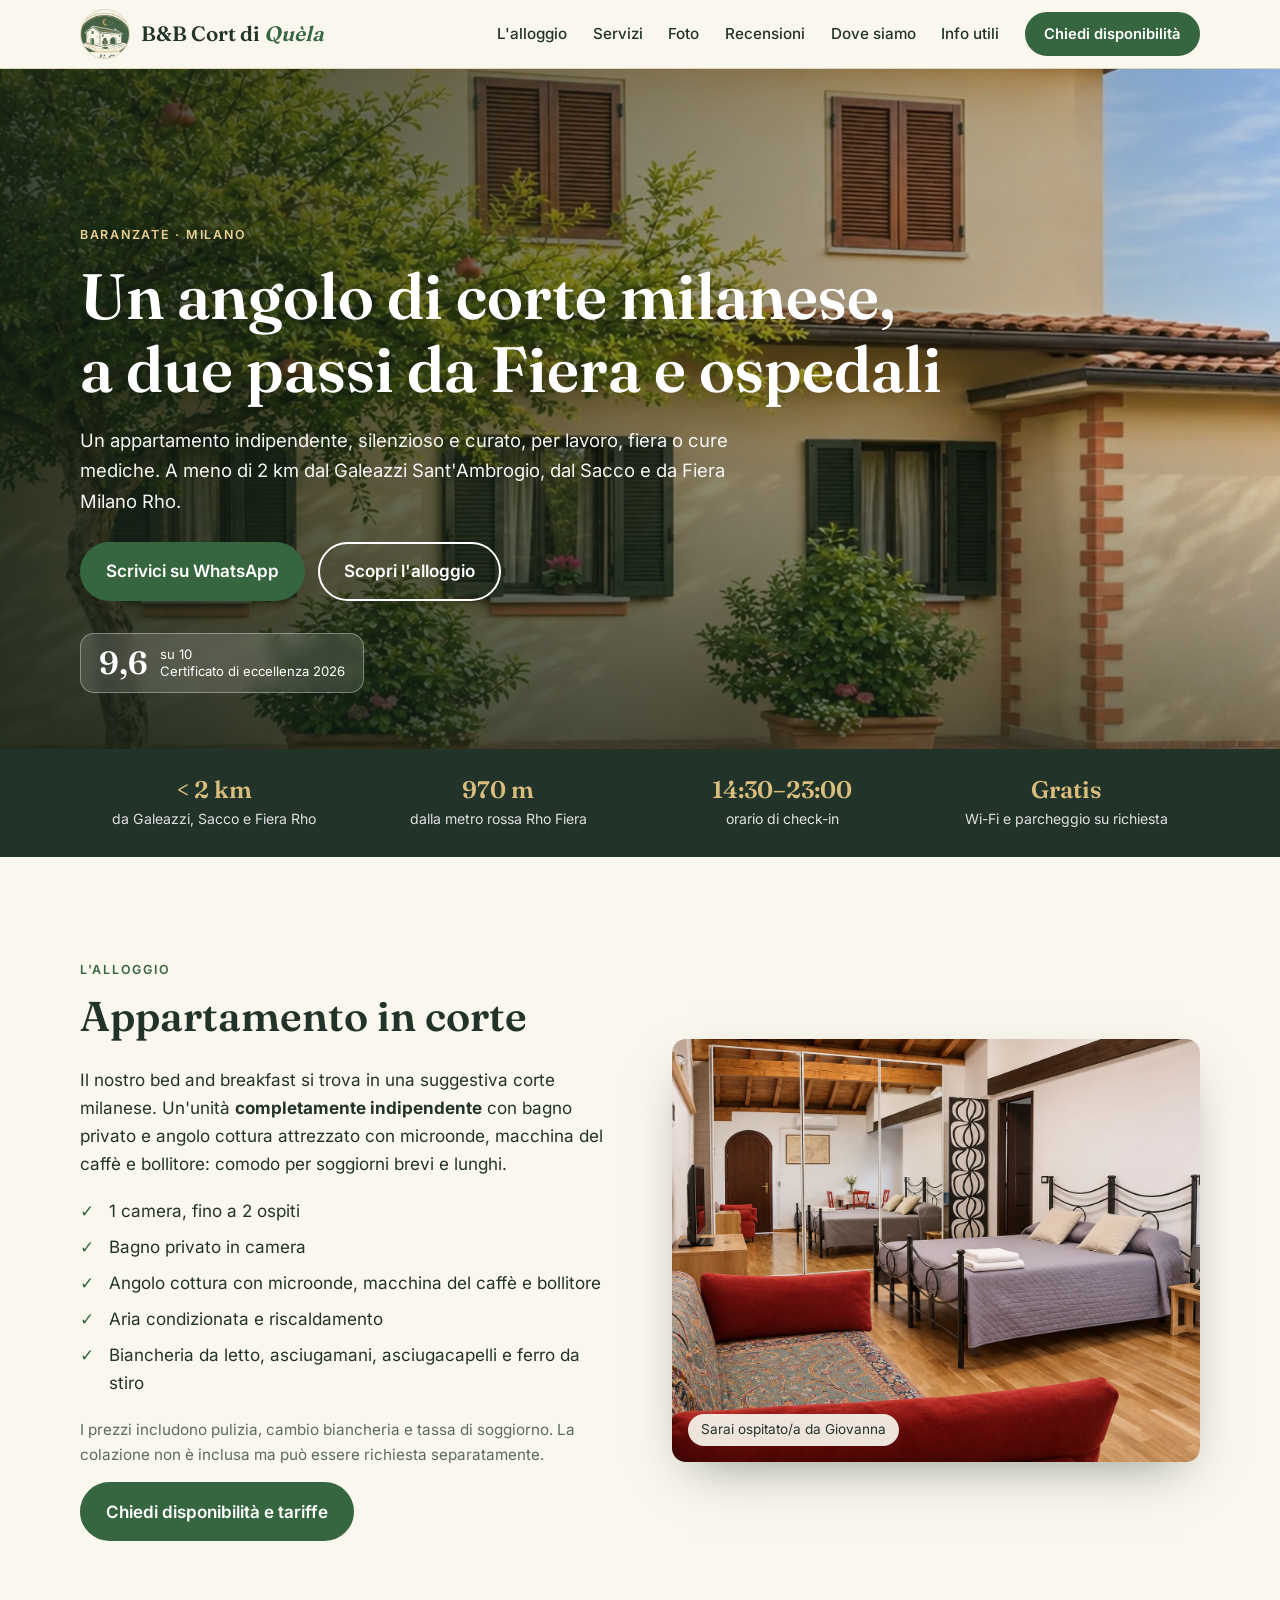
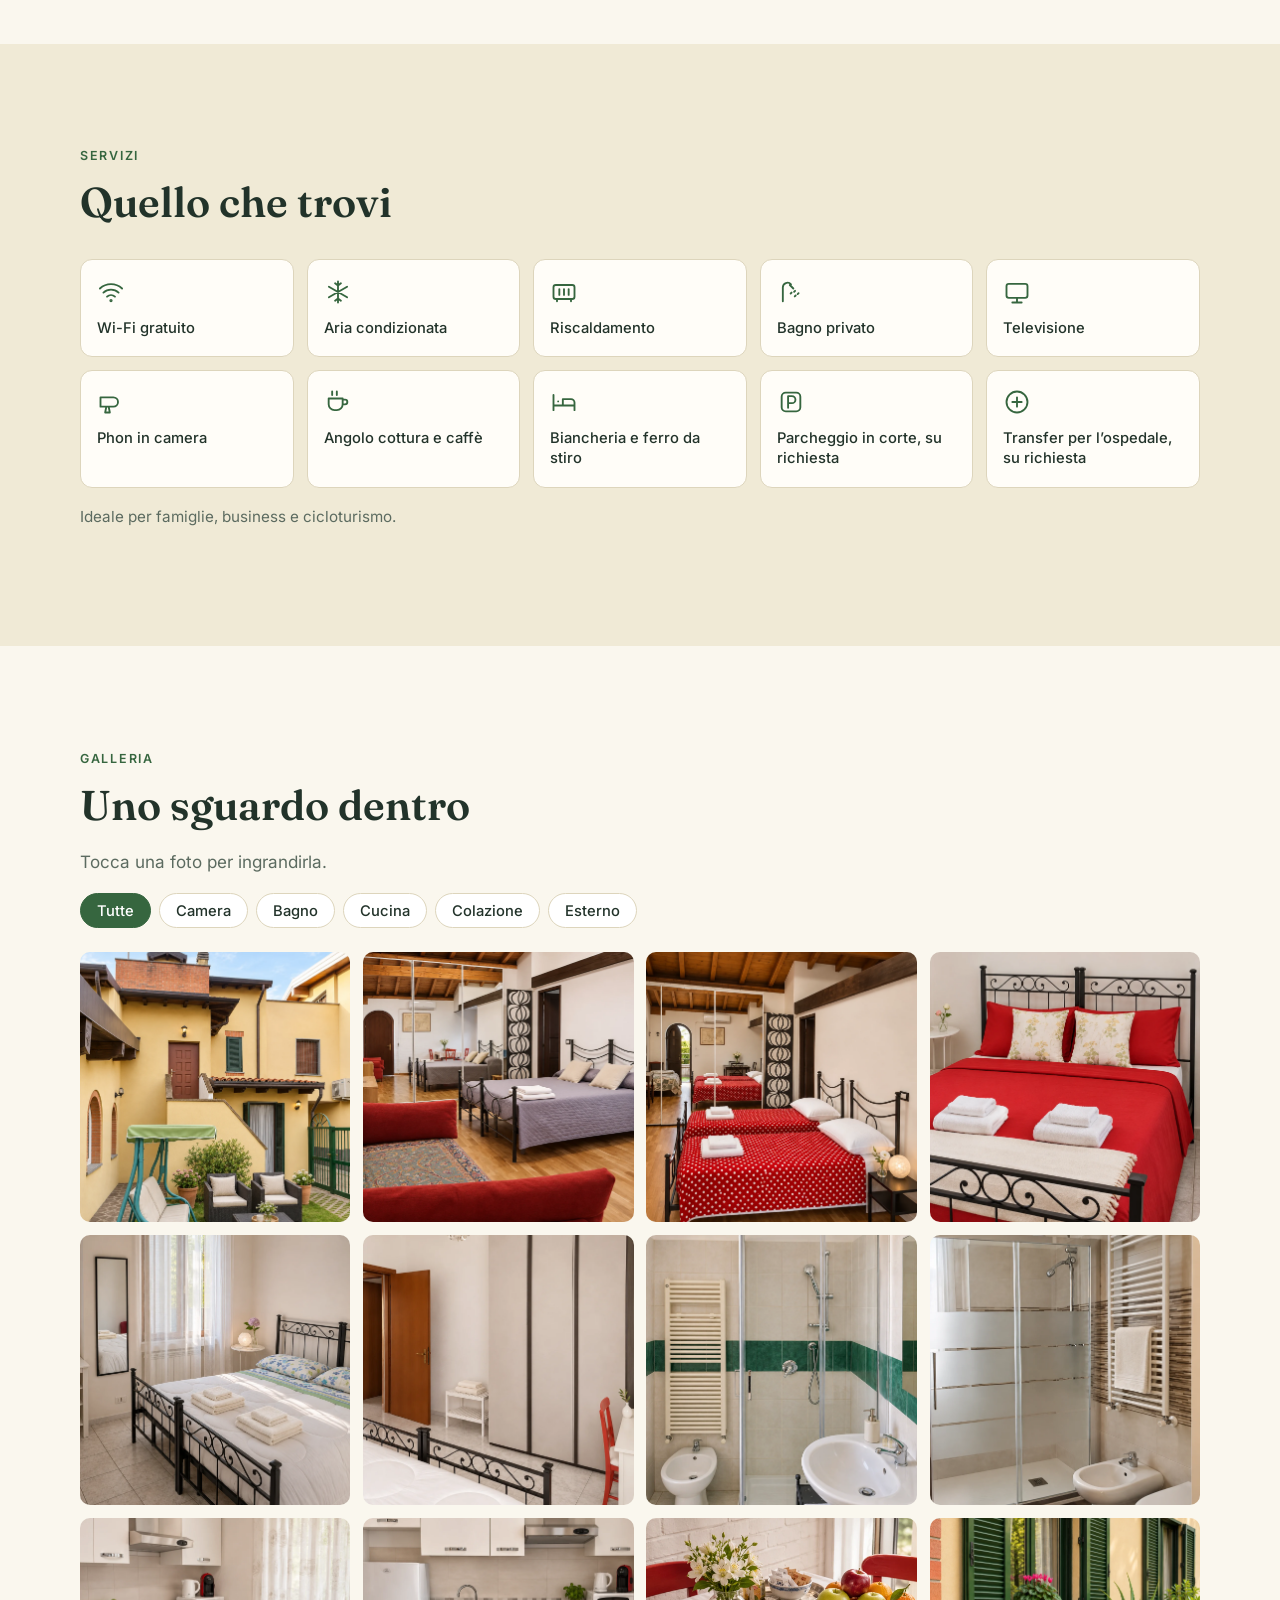
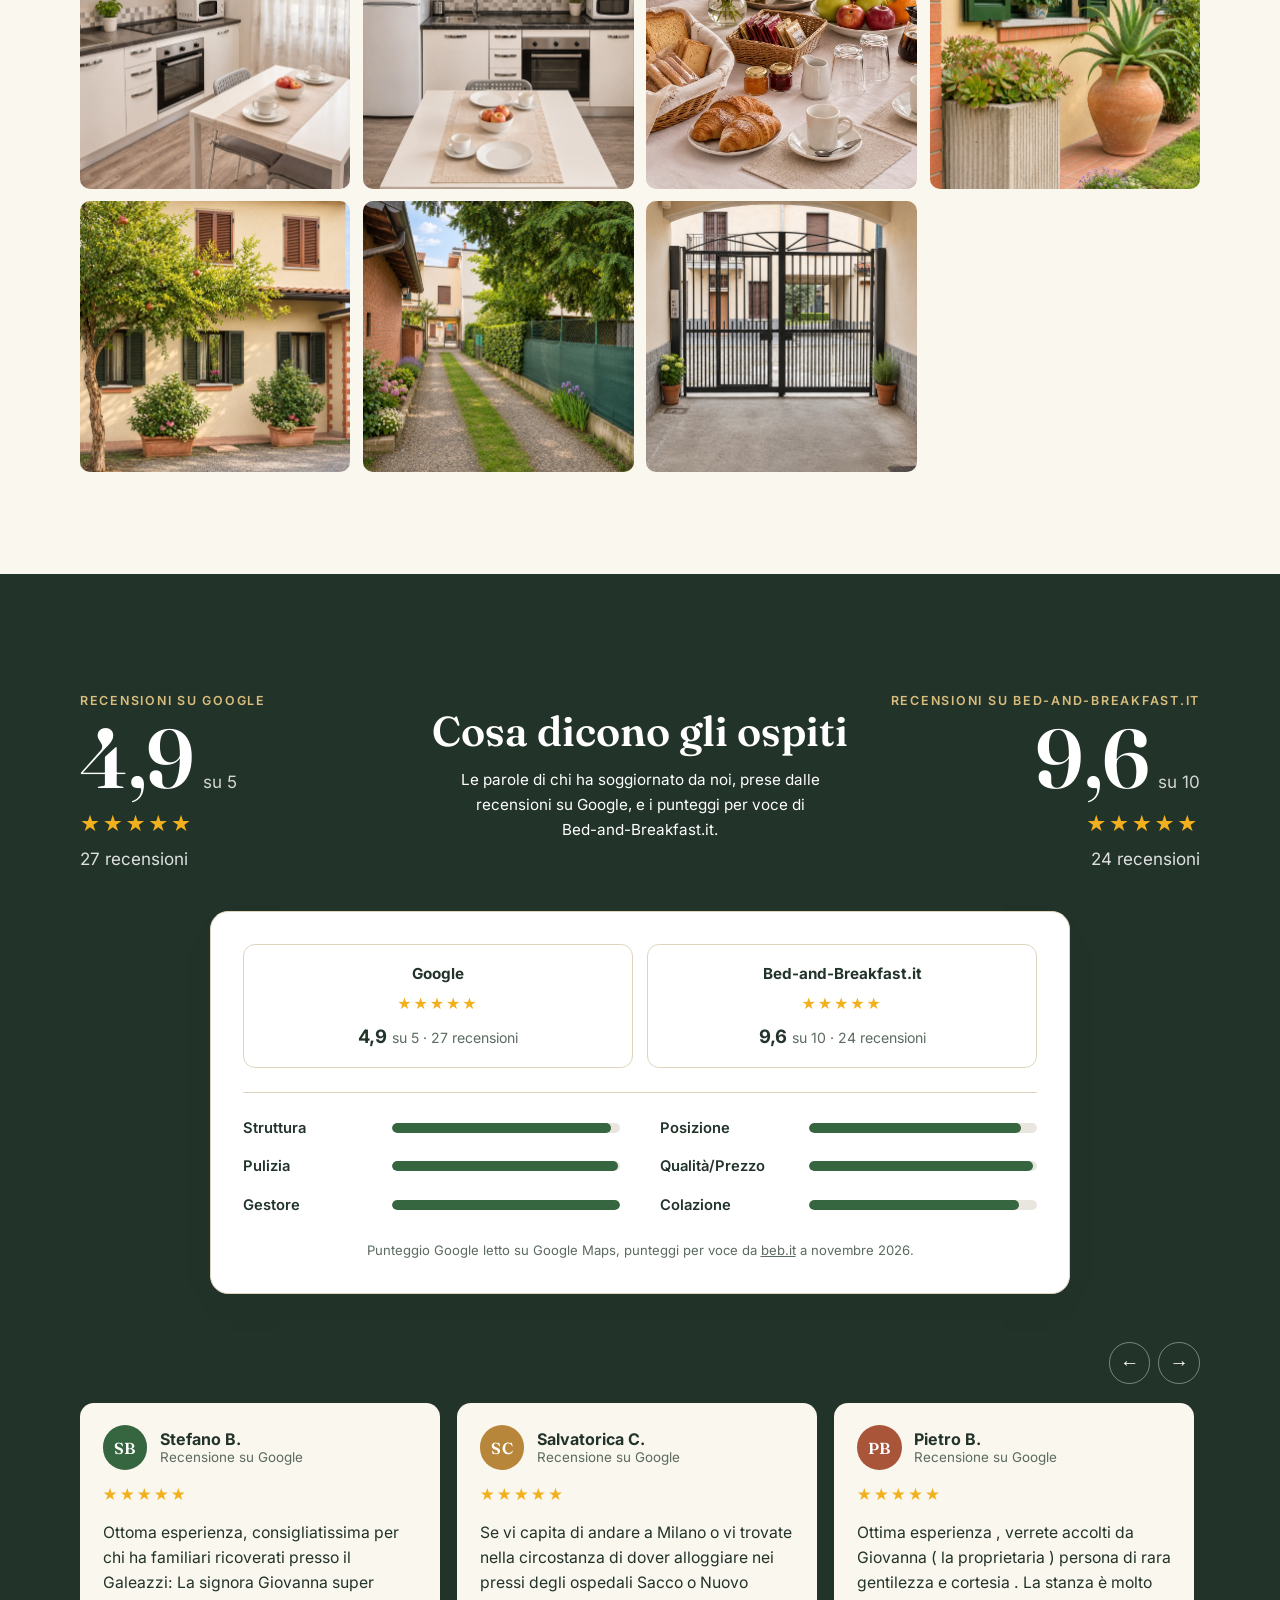
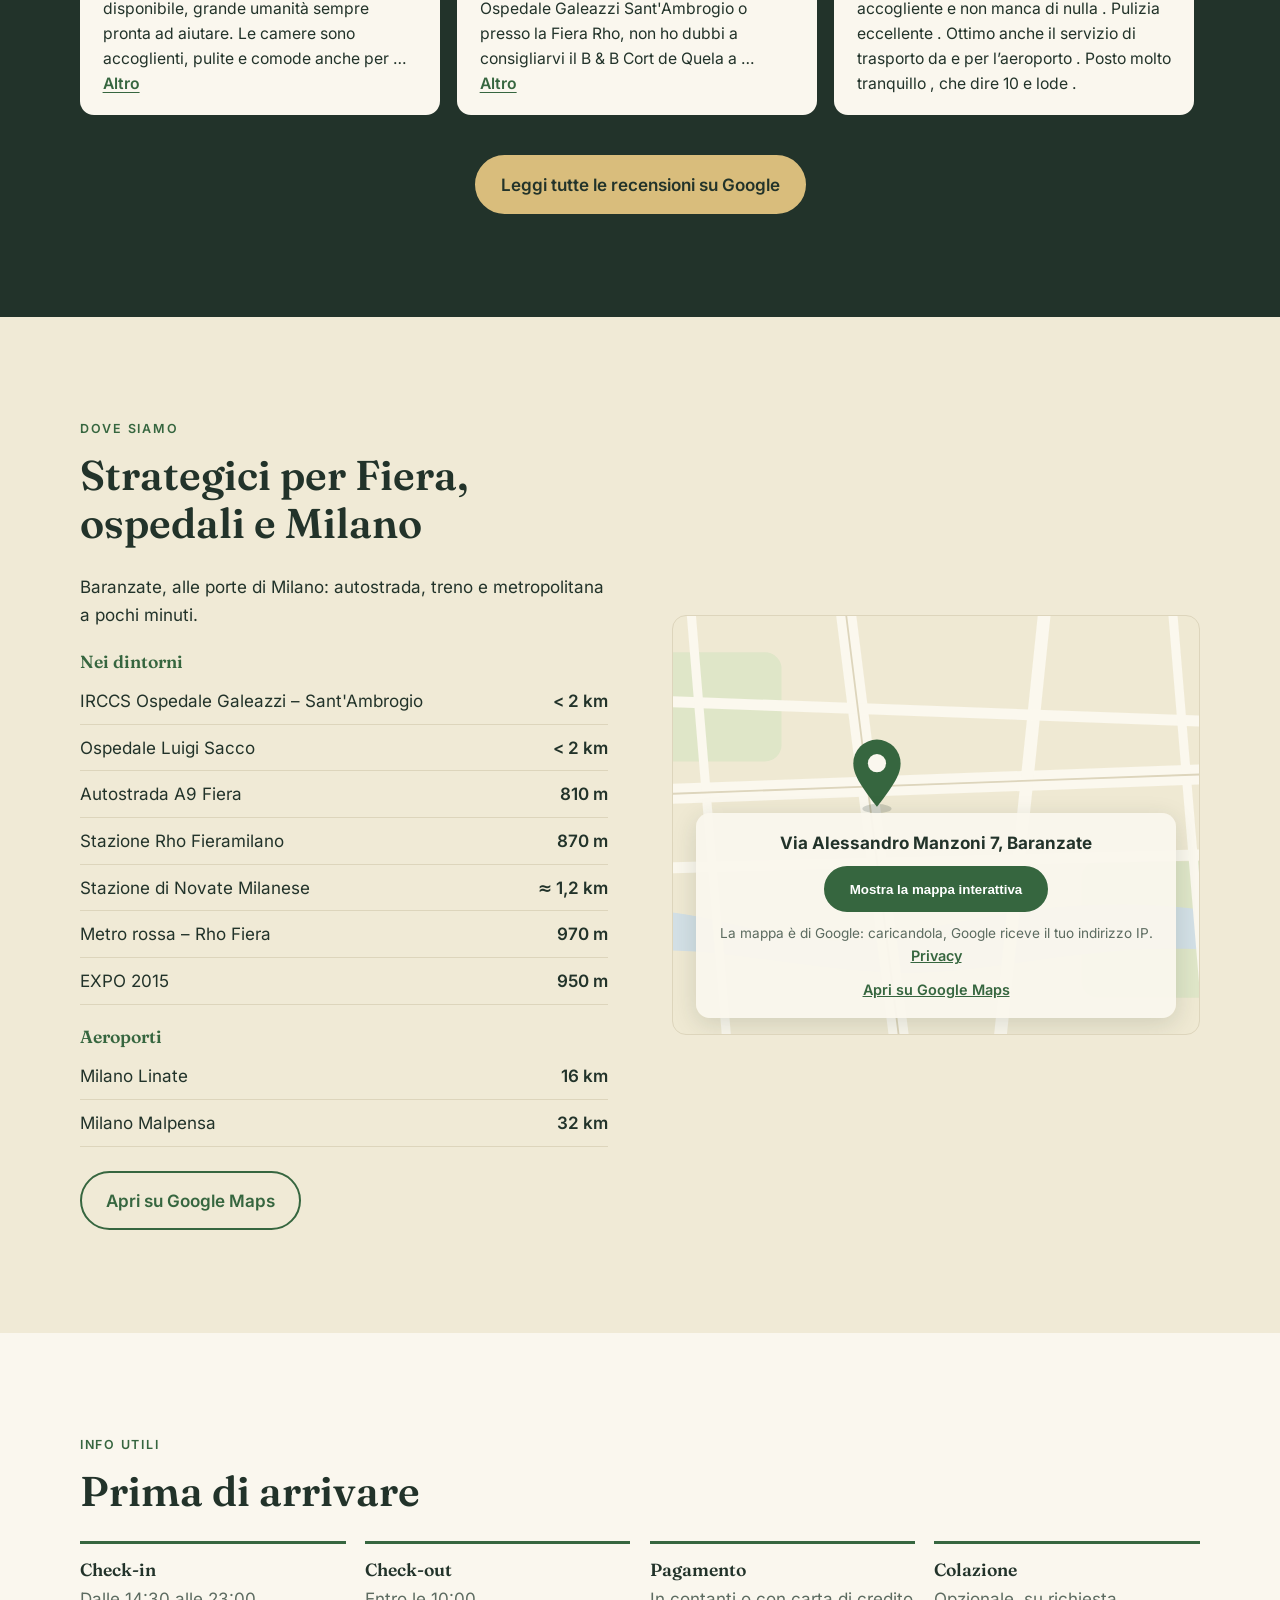
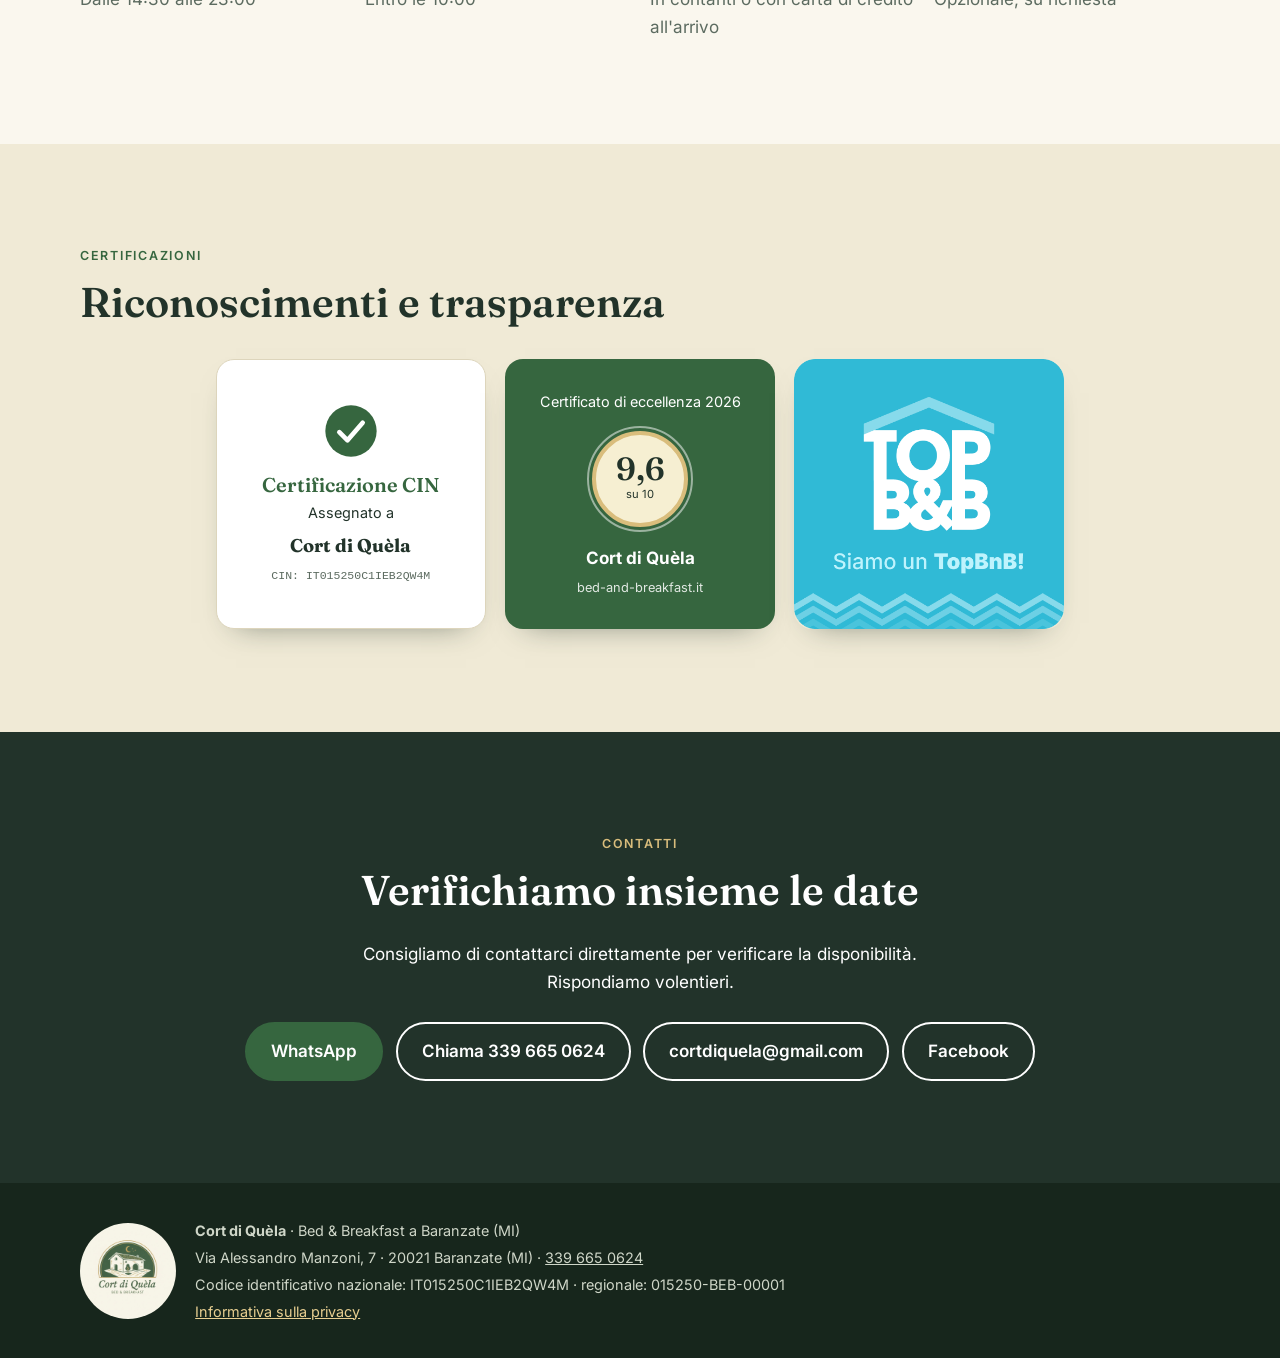
==== commit 50b8ec9c: "Recensioni: punteggi ai margini, titolo su una riga Co-Authored-By: Claude Sonnet 5.5 <noreply@anthr" ====
--- a/index.html
+++ b/index.html
@@ -166,7 +166,7 @@
         </div>
         <div class="review-title">
           <h2>Cosa dicono gli ospiti</h2>
-          <p>Le parole di chi ha soggiornato da noi, prese dalle recensioni su Google, e i punteggi per voce di Bed-and-Breakfast.it.</p>
+          <p>Le parole di chi ha soggiornato da noi, prese dalle recensioni su Google, e i punteggi per voce di <span style="white-space:nowrap">Bed-and-Breakfast.it</span>.</p>
         </div>
         <div class="g-score gs-right">
           <p class="eyebrow">Recensioni su Bed-and-Breakfast.it</p>
--- a/css/style.css
+++ b/css/style.css
@@ -253,3 +253,15 @@
 }
 .review-head .eyebrow{min-height:2.7em;display:flex;align-items:flex-end;justify-content:center;text-align:center;line-height:1.35}
 .review-head .g-score{align-self:center}
+
+/* Testata recensioni a tutta larghezza: punteggi ai margini, titolo su una riga */
+@media (min-width:761px){
+  .review-head{max-width:none;grid-template-columns:1fr auto 1fr}
+  .review-head .gs-left{justify-self:start;text-align:left}
+  .review-head .gs-right{justify-self:end;text-align:right}
+  .review-head .gs-left .eyebrow,.review-head .gs-left .g-num{justify-content:flex-start}
+  .review-head .gs-right .eyebrow,.review-head .gs-right .g-num{justify-content:flex-end}
+  .review-head .gs-right .eyebrow{text-align:right}
+  .review-title p{max-width:28em}
+}
+@media (min-width:1100px){.review-title h2{white-space:nowrap}}
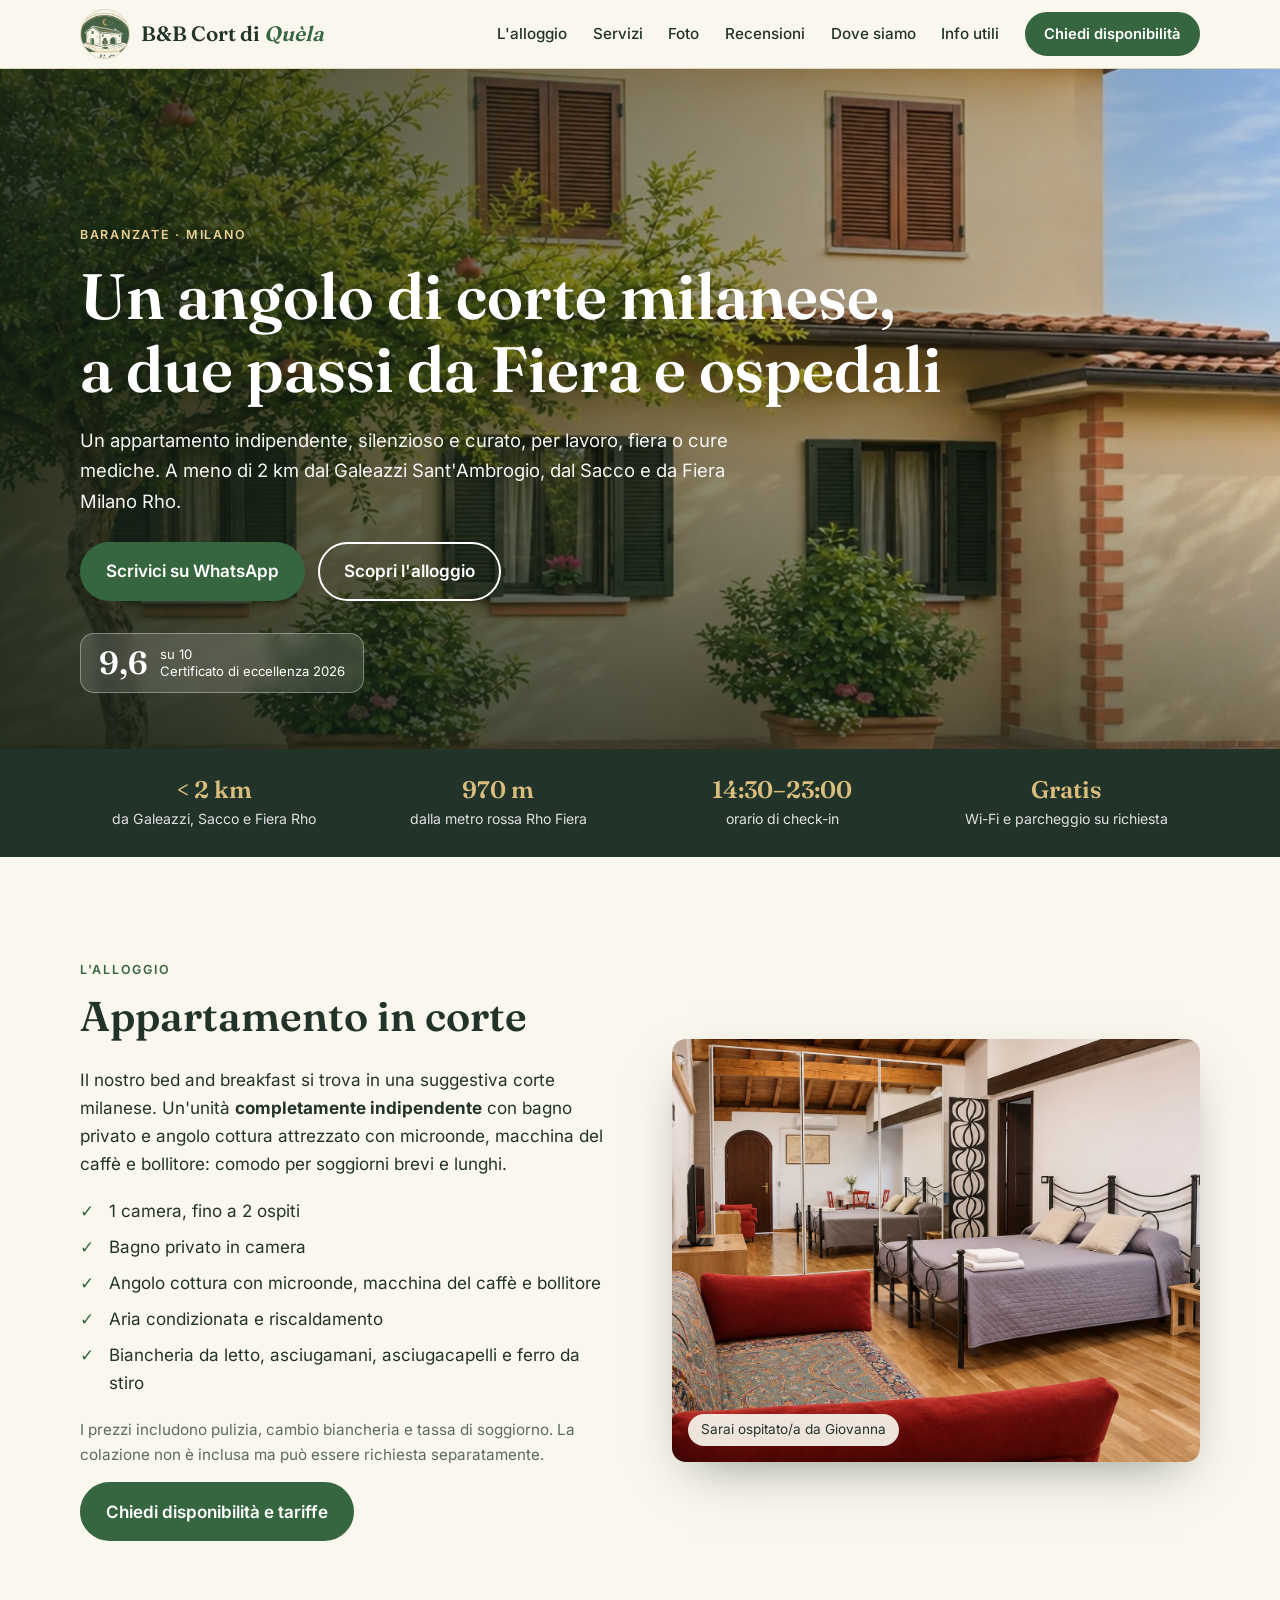
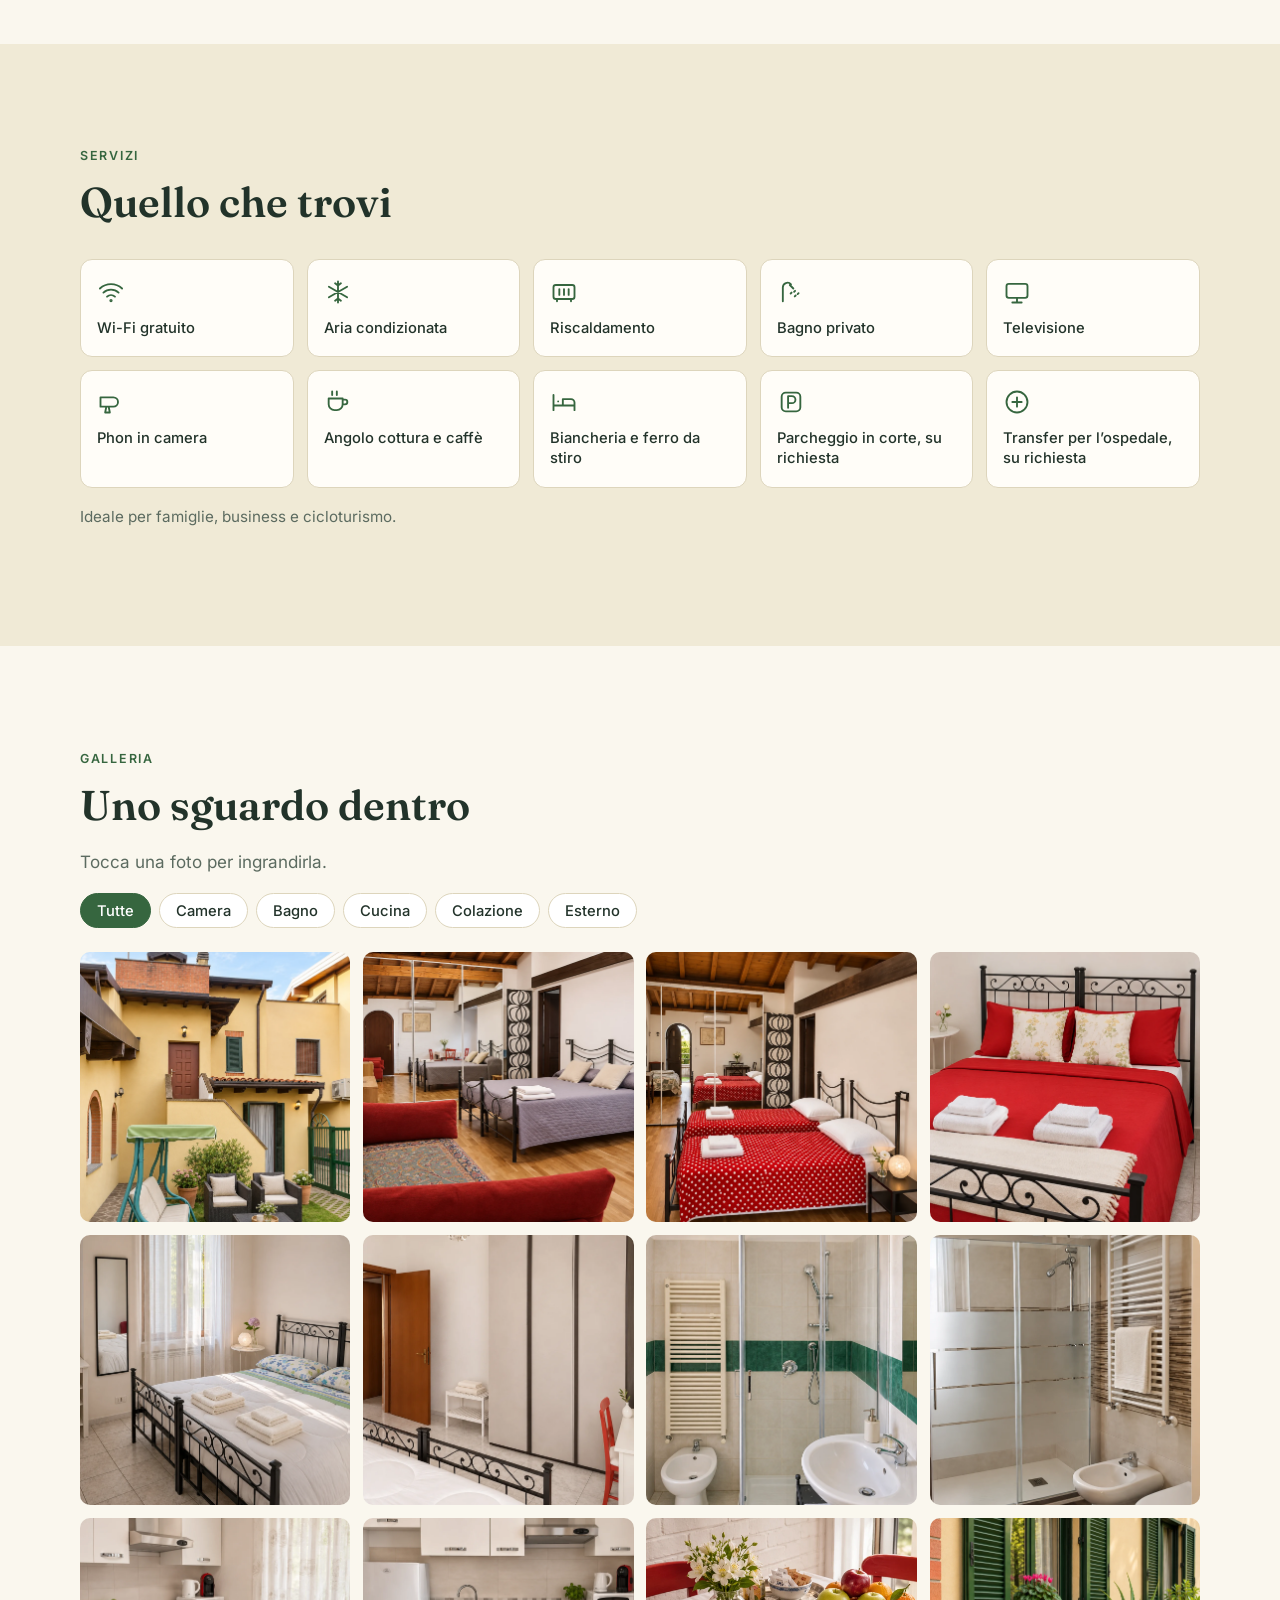
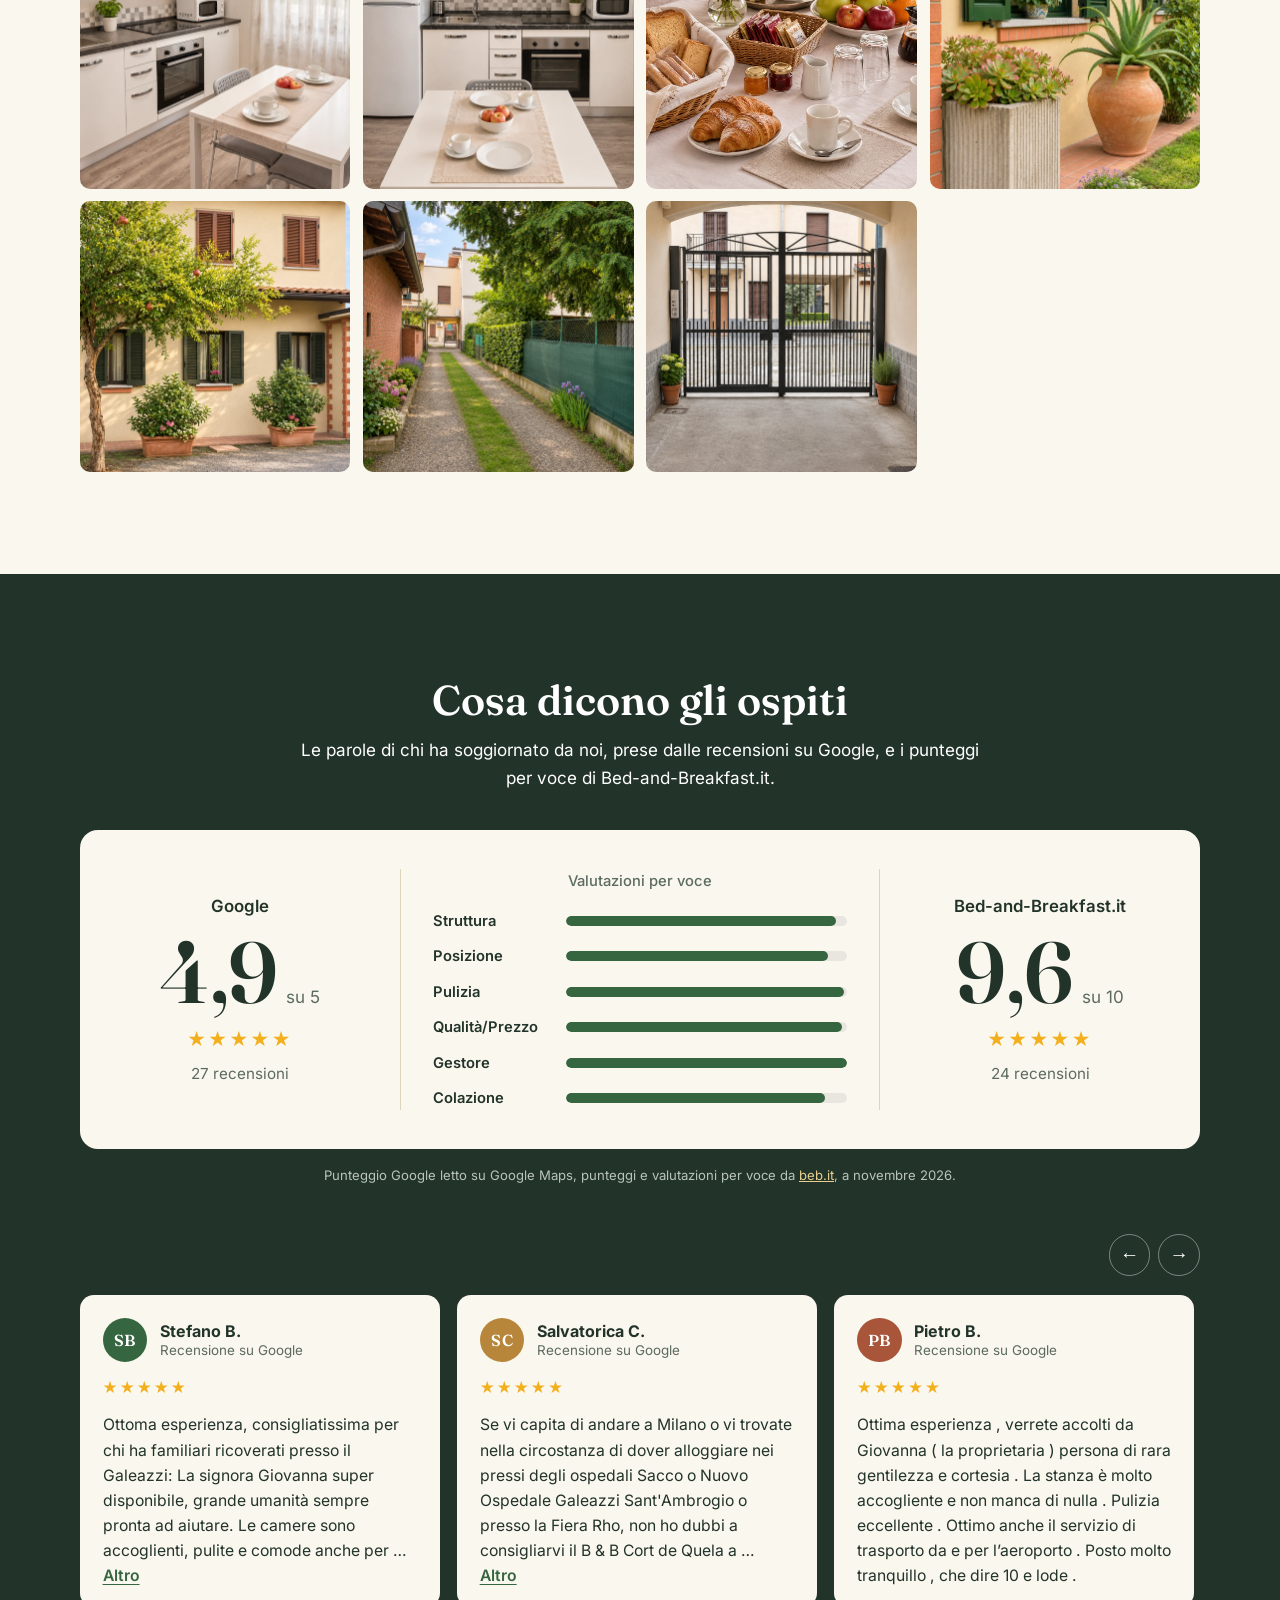
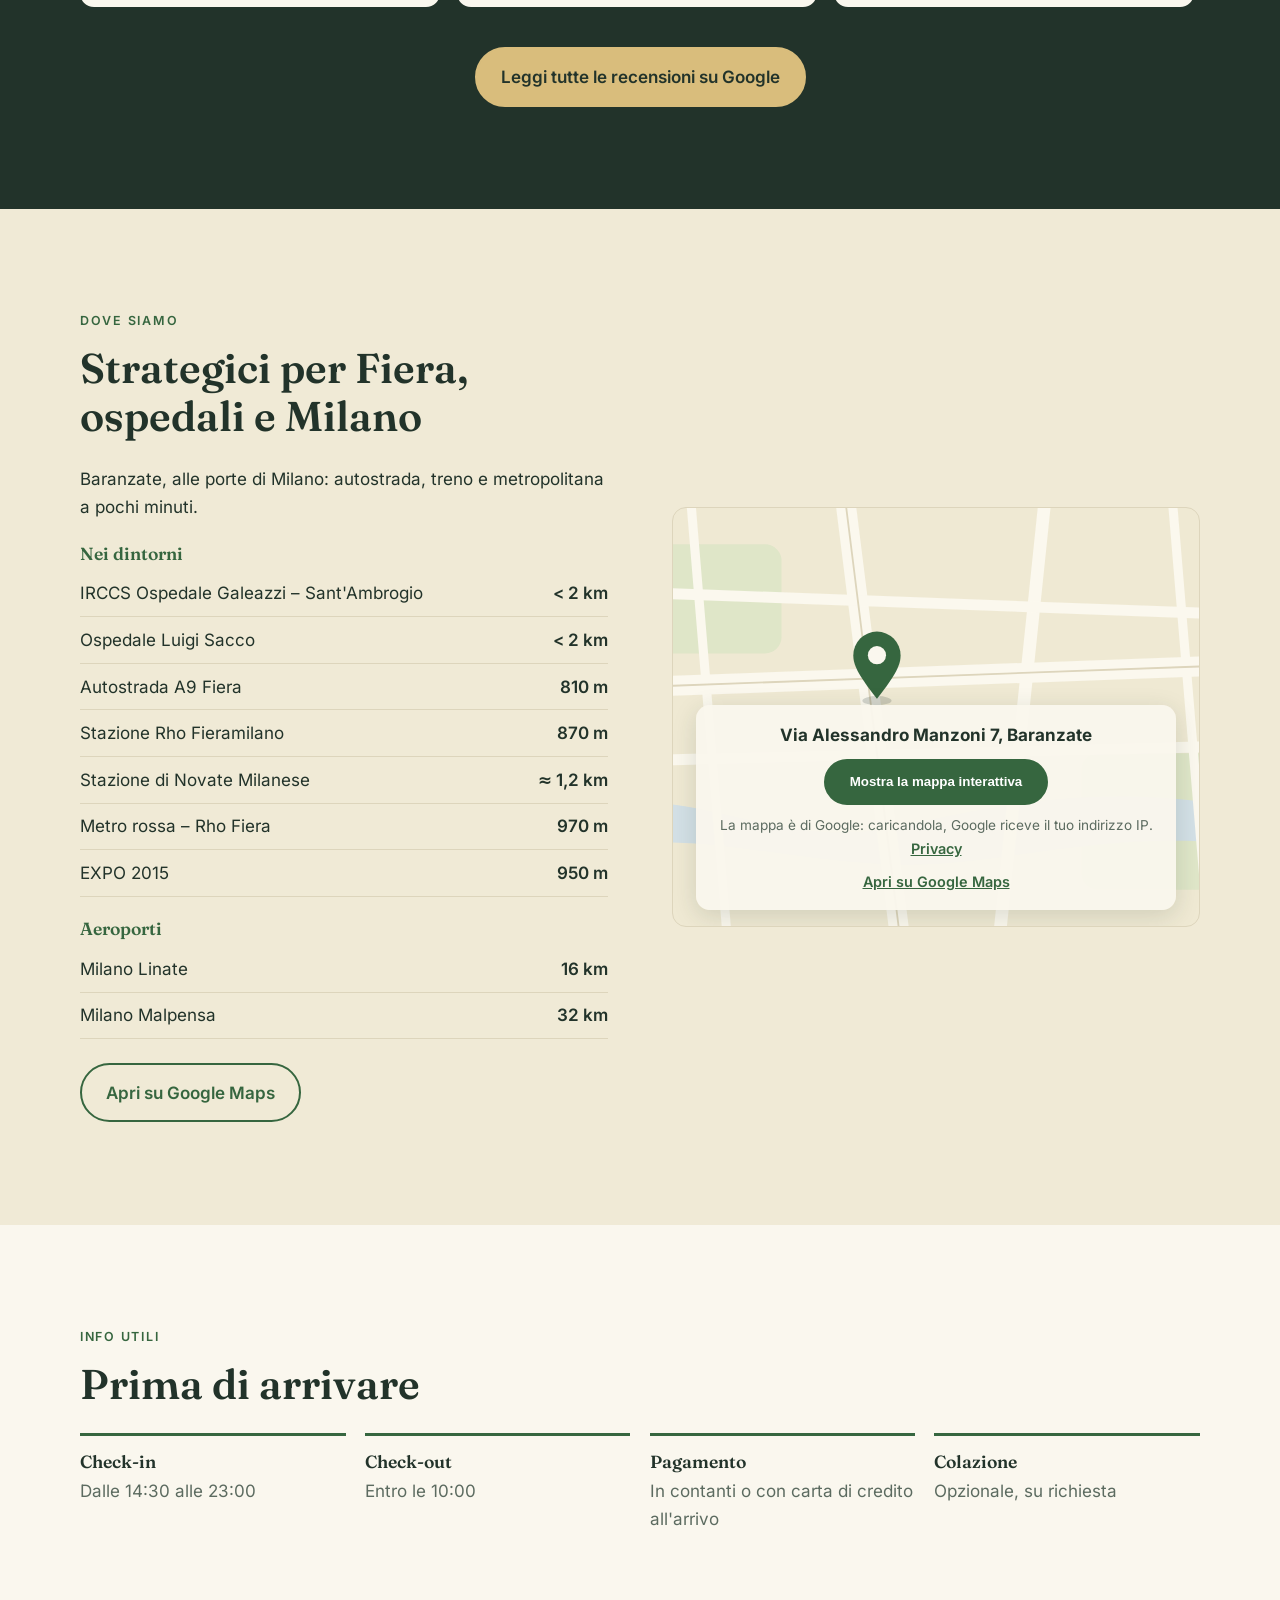
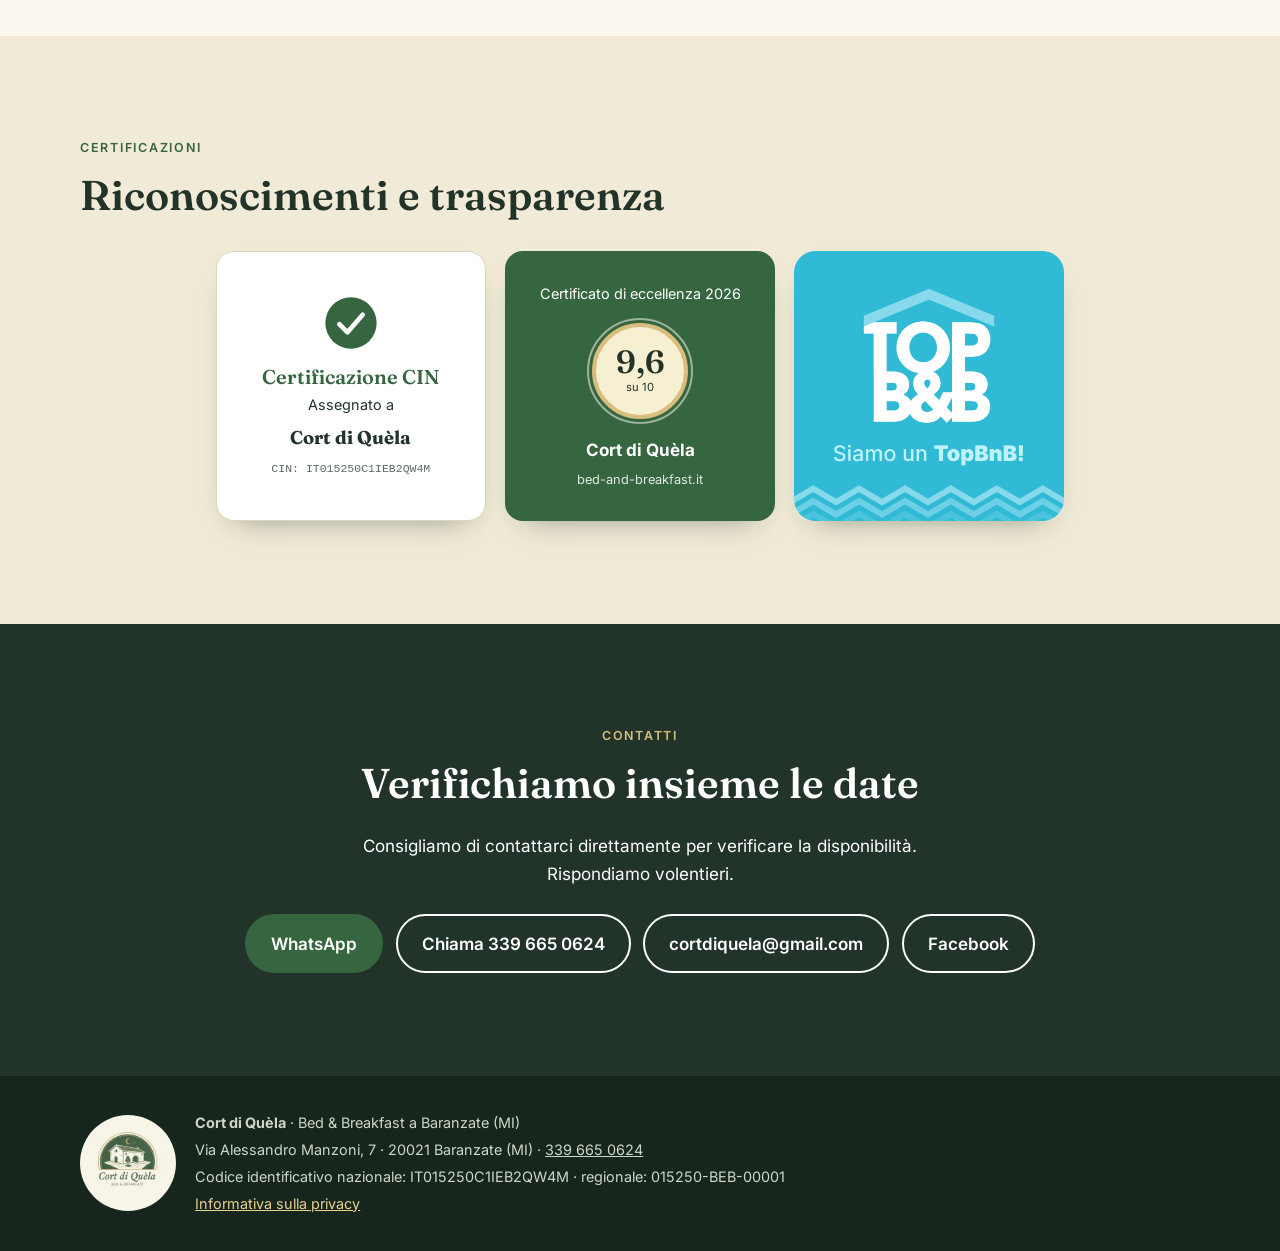
==== commit d684cf70: "Recensioni: sezione reimpaginata in un unico pannello simmetrico (Google | voci | beb.it) Co-Authore" ====
--- a/index.html
+++ b/index.html
@@ -157,30 +157,19 @@
 
   <section class="section google" id="punteggi">
     <div class="wrap">
-      <div class="review-head">
-        <div class="g-score gs-left">
-          <p class="eyebrow">Recensioni su Google</p>
+      <header class="rev-intro">
+        <h2>Cosa dicono gli ospiti</h2>
+        <p>Le parole di chi ha soggiornato da noi, prese dalle recensioni su Google, e i punteggi per voce di <span class="nw">Bed-and-Breakfast.it</span>.</p>
+      </header>
+      <div class="rev-panel">
+        <div class="rev-score">
+          <p class="rev-src">Google</p>
           <div class="g-num"><b>4,9</b><span>su 5</span></div>
           <div class="stars" aria-hidden="true">★★★★★</div>
-          <p class="g-count">27 recensioni</p>
-        </div>
-        <div class="review-title">
-          <h2>Cosa dicono gli ospiti</h2>
-          <p>Le parole di chi ha soggiornato da noi, prese dalle recensioni su Google, e i punteggi per voce di <span style="white-space:nowrap">Bed-and-Breakfast.it</span>.</p>
-        </div>
-        <div class="g-score gs-right">
-          <p class="eyebrow">Recensioni su Bed-and-Breakfast.it</p>
-          <div class="g-num"><b>9,6</b><span>su 10</span></div>
-          <div class="stars" aria-hidden="true">★★★★★</div>
-          <p class="g-count">24 recensioni</p>
-        </div>
-      </div>
-      <div class="score-card">
-        <div class="sources">
-          <div class="src"><strong>Google</strong><div class="stars" aria-hidden="true">★★★★★</div><p><b>4,9</b> <span>su 5 · 27 recensioni</span></p></div>
-          <div class="src"><strong>Bed-and-Breakfast.it</strong><div class="stars" aria-hidden="true">★★★★★</div><p><b>9,6</b> <span>su 10 · 24 recensioni</span></p></div>
-        </div>
-        <div class="crits">
+          <p class="rev-count">27 recensioni</p>
+        </div>
+        <div class="rev-crits">
+          <p class="rev-src">Valutazioni per voce</p>
           <div class="crit"><span>Struttura</span><div class="track" role="img" aria-label="Struttura: valutazione eccellente"><i style="width:96%"></i></div></div>
           <div class="crit"><span>Posizione</span><div class="track" role="img" aria-label="Posizione: valutazione eccellente"><i style="width:93%"></i></div></div>
           <div class="crit"><span>Pulizia</span><div class="track" role="img" aria-label="Pulizia: valutazione eccellente"><i style="width:99%"></i></div></div>
@@ -188,10 +177,15 @@
           <div class="crit"><span>Gestore</span><div class="track" role="img" aria-label="Gestore: valutazione eccellente"><i style="width:100%"></i></div></div>
           <div class="crit"><span>Colazione</span><div class="track" role="img" aria-label="Colazione: valutazione eccellente"><i style="width:92%"></i></div></div>
         </div>
-        <p class="score-src">Punteggio Google letto su Google Maps, punteggi per voce da <a href="https://beb.it/cortdiquela/it/#reviewsSection" target="_blank" rel="noopener">beb.it</a> a novembre 2026.</p>
-      </div>
-    </div>
-
+        <div class="rev-score">
+          <p class="rev-src">Bed-and-Breakfast.it</p>
+          <div class="g-num"><b>9,6</b><span>su 10</span></div>
+          <div class="stars" aria-hidden="true">★★★★★</div>
+          <p class="rev-count">24 recensioni</p>
+        </div>
+      </div>
+      <p class="rev-note">Punteggio Google letto su Google Maps, punteggi e valutazioni per voce da <a href="https://beb.it/cortdiquela/it/#reviewsSection" target="_blank" rel="noopener">beb.it</a>, a novembre 2026.</p>
+    </div>
     <div class="wrap g-cards">
       <div class="g-nav">
         <button type="button" class="g-prev" aria-label="Recensioni precedenti">&larr;</button>
--- a/css/style.css
+++ b/css/style.css
@@ -143,25 +143,10 @@
 .cert-top{padding:0}.cert-top a,.cert-top img{display:block;width:100%;height:100%}.cert-top img{object-fit:cover}
 @media (max-width:760px){.certs{grid-template-columns:minmax(0,300px)}}
 
-.score-card{max-width:860px;margin:2rem auto 0;background:#fff;border:1px solid var(--line);border-radius:18px;padding:clamp(1.2rem,3vw,2rem);box-shadow:0 14px 30px -22px rgba(34,51,42,.6)}
-.score-card h3{font-size:1.2rem;margin-bottom:1.1rem}
-.sources{display:grid;grid-template-columns:repeat(2,1fr);gap:.9rem}
-@media (max-width:640px){.sources{grid-template-columns:1fr}}
-.src{border:1px solid var(--line);border-radius:12px;padding:1rem .8rem;text-align:center;display:flex;flex-direction:column;gap:.25rem;align-items:center}
-.src strong{font-size:.95rem}
-.src p{margin:0}.src b{font-size:1.15rem}.src span{color:var(--muted);font-size:.88rem}
-.src em{font-style:normal;font-size:.82rem;color:var(--muted)}
 .stars{color:#f2b01e;letter-spacing:.12em;font-size:1rem}
-.dots{display:flex;gap:.25rem;height:1rem;align-items:center}
-.dots i{width:.85rem;height:.85rem;border-radius:50%;background:var(--accent);border:2px solid var(--accent)}
-.dots i.off{background:transparent}
-.crits{display:grid;grid-template-columns:1fr 1fr;gap:.9rem 2.5rem;margin-top:1.5rem;padding-top:1.4rem;border-top:1px solid var(--line)}
-.crit{display:grid;grid-template-columns:minmax(0,8.5rem) 1fr;align-items:center;gap:.8rem;font-size:.92rem;font-weight:600}
 .track{height:10px;border-radius:999px;background:#e8e6df;overflow:hidden}
 .track i{display:block;height:100%;background:var(--accent);border-radius:999px;transform-origin:left;animation:grow 1.1s cubic-bezier(.2,.7,.2,1) both}
 @keyframes grow{from{transform:scaleX(0)}}
-.score-src{margin:1.4rem 0 0;font-size:.82rem;color:var(--muted);text-align:center}
-@media (max-width:640px){.sources{grid-template-columns:1fr}.crits{grid-template-columns:1fr}}
 
 .google{background:var(--ink);color:#fff}
 .google .eyebrow{color:#d9bd7c}
@@ -222,46 +207,34 @@
 .foot-links a{color:#e8cf91}
 .prose h3{font-size:1.05rem;margin:1.4rem 0 .3rem}
 
-.google .score-card{color:var(--ink);margin-bottom:0}
 .g-cta{margin-top:1.4rem;justify-content:center}
-
-.google-box{display:grid;grid-template-columns:auto 1fr;gap:clamp(2rem,6vw,5rem);align-items:center;margin-bottom:clamp(1.6rem,3vw,2.4rem)}
+.nw{white-space:nowrap}
+.stars{color:#f2b01e;letter-spacing:.12em;font-size:1rem}
+
+/* Recensioni: un unico pannello simmetrico */
+.rev-intro{text-align:center;max-width:44rem;margin:0 auto clamp(1.6rem,3vw,2.4rem)}
+.rev-intro h2{margin:0}
+.rev-intro p{margin:.7rem auto 0}
+.rev-panel{display:grid;grid-template-columns:minmax(0,1fr) minmax(0,1.5fr) minmax(0,1fr);align-items:center;background:var(--bg);color:var(--ink);border-radius:18px;padding:clamp(1.4rem,3vw,2.4rem) 0}
+.rev-score{text-align:center;padding:0 clamp(1rem,2.5vw,2rem)}
+.rev-score .g-num{justify-content:center}
+.rev-score .g-num b{font:600 clamp(3.4rem,7vw,5.4rem)/1 Fraunces,Georgia,serif}
+.rev-score .g-num span{color:var(--muted)}
+.rev-score .stars{font-size:1.3rem;margin-top:.4rem}
+.rev-count{margin:.3rem 0 0;color:var(--muted);font-size:.95rem}
+.rev-src{margin:0 0 .5rem;font-weight:600;font-size:1.05rem}
+.rev-crits{padding:0 clamp(1rem,2.5vw,2rem);border-inline:1px solid var(--line);display:grid;gap:.7rem;align-self:stretch;align-content:center}
+.rev-crits .rev-src{text-align:center;color:var(--muted);font-weight:500;font-size:.92rem;margin-bottom:.3rem}
+.rev-crits .crit{grid-template-columns:minmax(0,7.5rem) 1fr}
+.rev-note{margin:1rem 0 0;font-size:.82rem;color:#b9c5bb;text-align:center}
+.rev-note a{color:#e8cf91}
+@media (max-width:760px){
+  .rev-panel{grid-template-columns:1fr 1fr;padding:1.4rem 0}
+  .rev-score:first-child{grid-column:1;grid-row:1}
+  .rev-score:last-child{grid-column:2;grid-row:1;border-left:1px solid var(--line)}
+  .rev-crits{grid-column:1/-1;grid-row:2;border-inline:0;border-top:1px solid var(--line);margin-top:1.4rem;padding:1.4rem 1.2rem 0}
+  .rev-score .g-num b{font-size:clamp(3rem,14vw,4rem)}
+}
 .g-num{display:flex;align-items:baseline;gap:.5rem}
-.g-num b{font:600 clamp(4rem,10vw,6rem)/1 Fraunces,Georgia,serif}
-.g-num span{opacity:.8}
-.google .g-score .stars{font-size:1.4rem;margin-top:.3rem}
-.g-count{margin:.2rem 0 0;opacity:.85}
-.g-text p{max-width:36em}
-@media (max-width:760px){.google-box{grid-template-columns:1fr;gap:1.2rem}}
-
-.g-intro{max-width:36em;margin:.6rem 0 0}
-.big-scores{display:grid;grid-template-columns:1fr 1fr;gap:clamp(2rem,6vw,5rem);margin:clamp(1.6rem,3vw,2.4rem) 0}
-@media (max-width:760px){.big-scores{grid-template-columns:1fr;gap:1.8rem}}
-
-/* Testata recensioni: simmetrica e allineata alla scheda */
-.review-head{max-width:860px;margin:0 auto clamp(1.6rem,3vw,2.4rem);display:grid;grid-template-columns:1fr minmax(0,1.15fr) 1fr;grid-template-areas:"l t r";gap:1.5rem;align-items:center;text-align:center}
-.review-head .gs-left{grid-area:l}.review-head .review-title{grid-area:t}.review-head .gs-right{grid-area:r}
-.review-head .g-num{justify-content:center}
-.review-head .g-num b{font-size:clamp(3.2rem,8vw,5.2rem)}
-.review-head .eyebrow{margin-bottom:.4rem}
-.review-title h2{margin:0}
-.review-title p{margin:.7rem auto 0;max-width:22em;font-size:.95rem}
-@media (max-width:760px){
-  .review-head{grid-template-columns:1fr 1fr;grid-template-areas:"t t" "l r";gap:1.6rem 1rem}
-  .review-head .eyebrow{font-size:.68rem}
-  .review-head .g-num b{font-size:clamp(3rem,15vw,4rem)}
-}
-.review-head .eyebrow{min-height:2.7em;display:flex;align-items:flex-end;justify-content:center;text-align:center;line-height:1.35}
-.review-head .g-score{align-self:center}
-
-/* Testata recensioni a tutta larghezza: punteggi ai margini, titolo su una riga */
-@media (min-width:761px){
-  .review-head{max-width:none;grid-template-columns:1fr auto 1fr}
-  .review-head .gs-left{justify-self:start;text-align:left}
-  .review-head .gs-right{justify-self:end;text-align:right}
-  .review-head .gs-left .eyebrow,.review-head .gs-left .g-num{justify-content:flex-start}
-  .review-head .gs-right .eyebrow,.review-head .gs-right .g-num{justify-content:flex-end}
-  .review-head .gs-right .eyebrow{text-align:right}
-  .review-title p{max-width:28em}
-}
-@media (min-width:1100px){.review-title h2{white-space:nowrap}}
+.crit{display:grid;align-items:center;gap:.8rem;font-size:.92rem;font-weight:600}
+@media (max-width:760px){.rev-score .rev-src{font-size:.86rem;white-space:nowrap}}
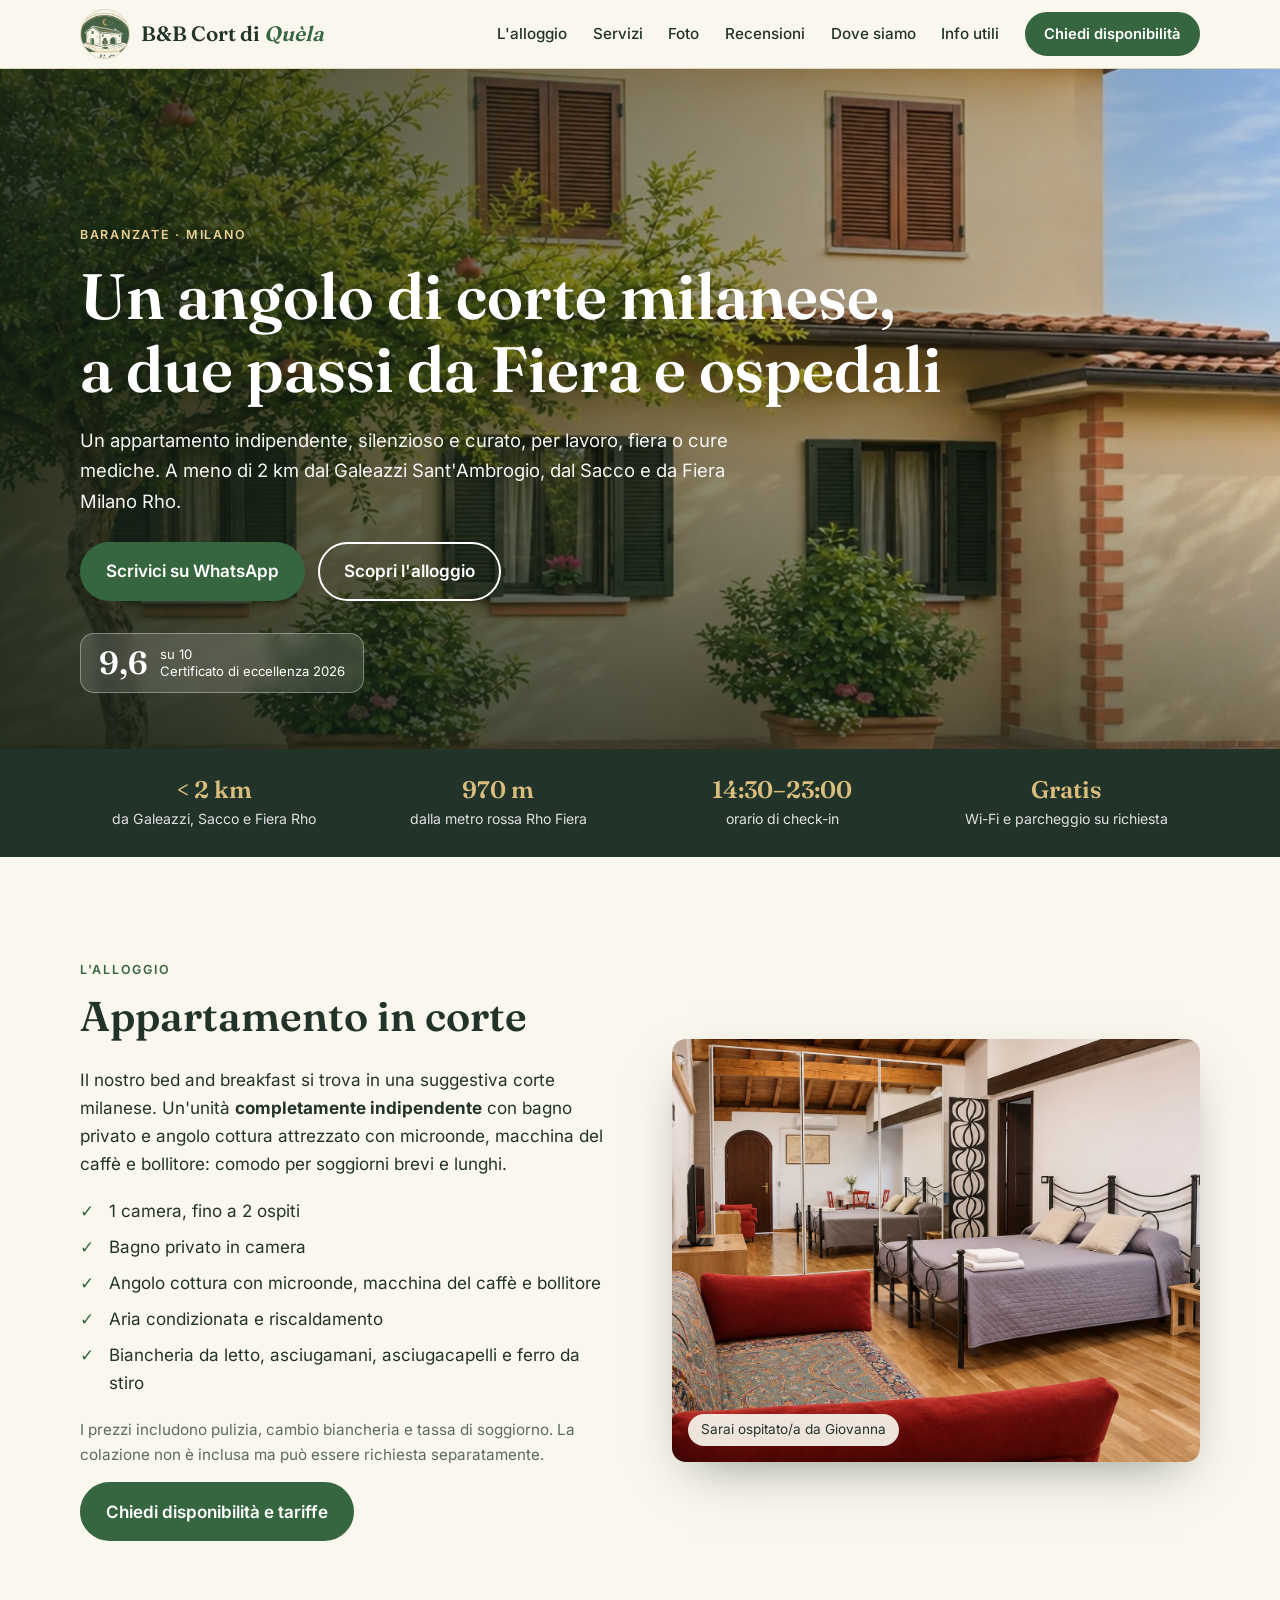
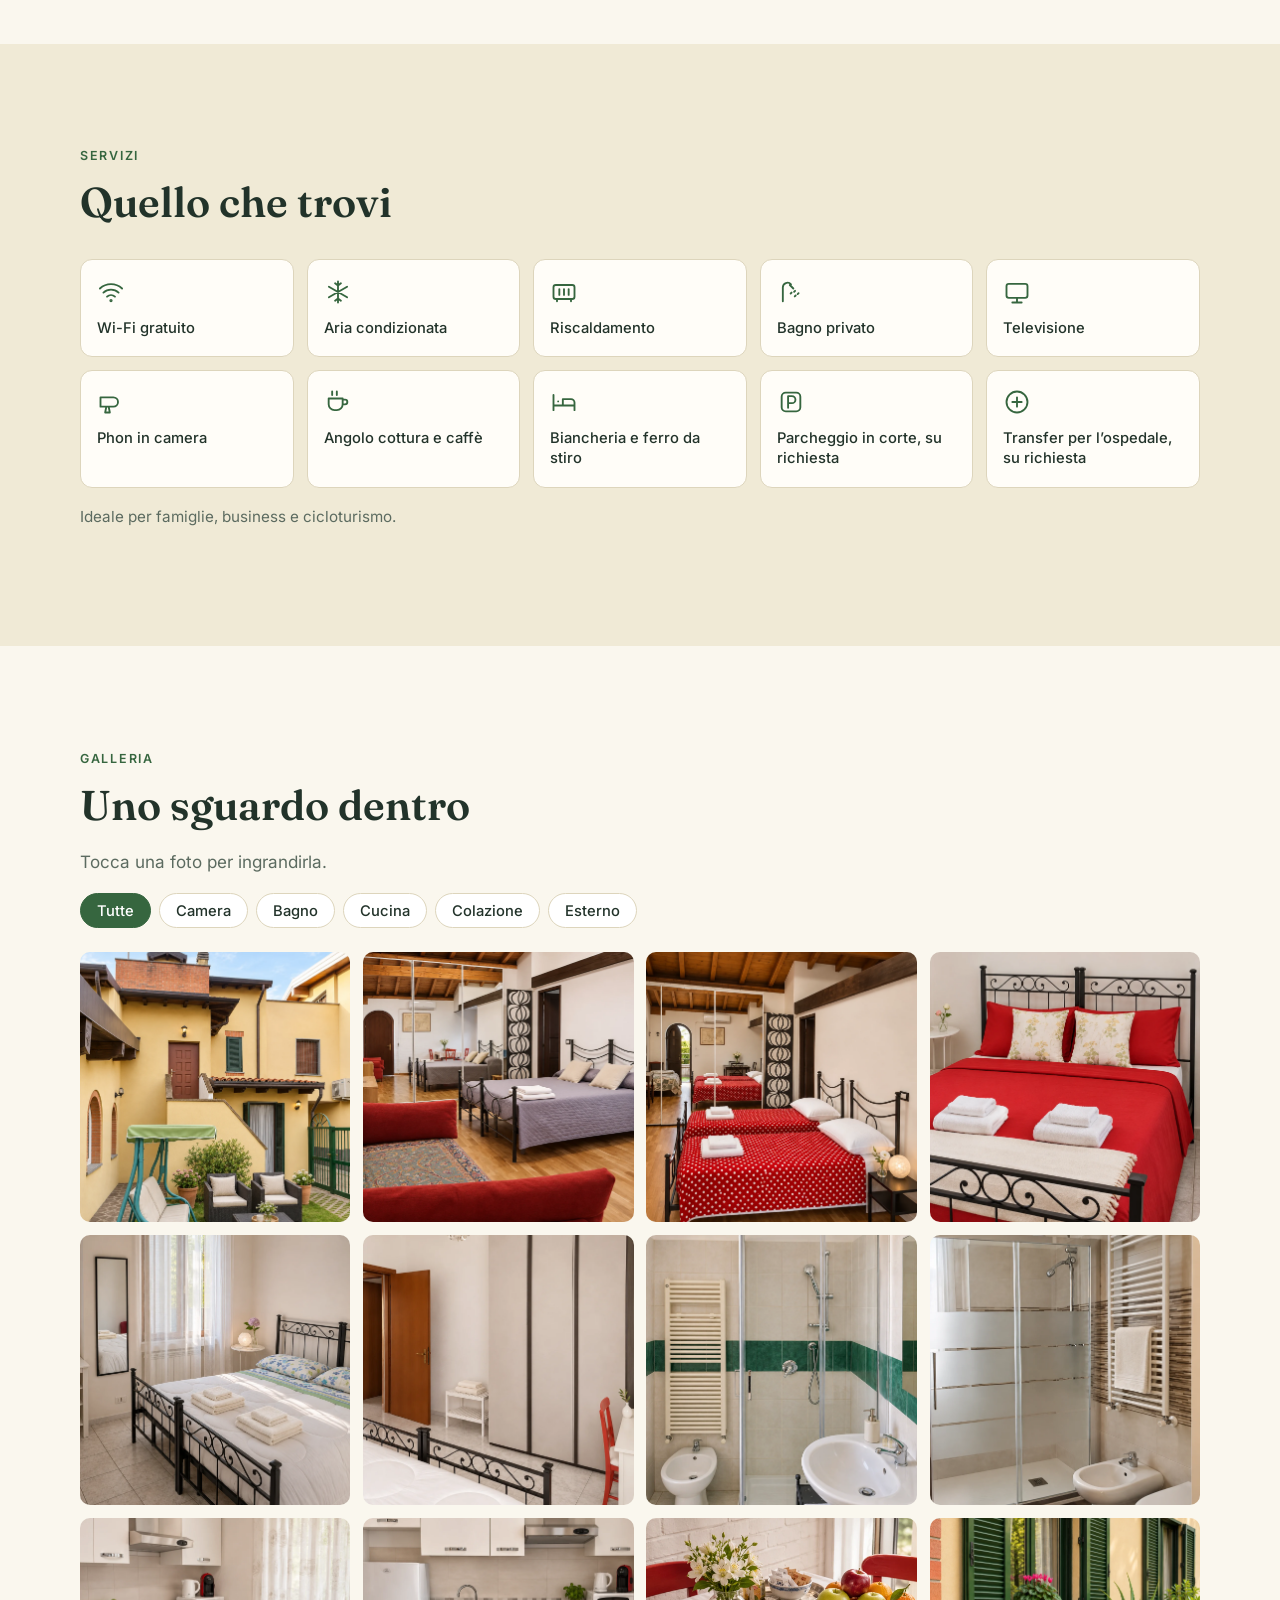
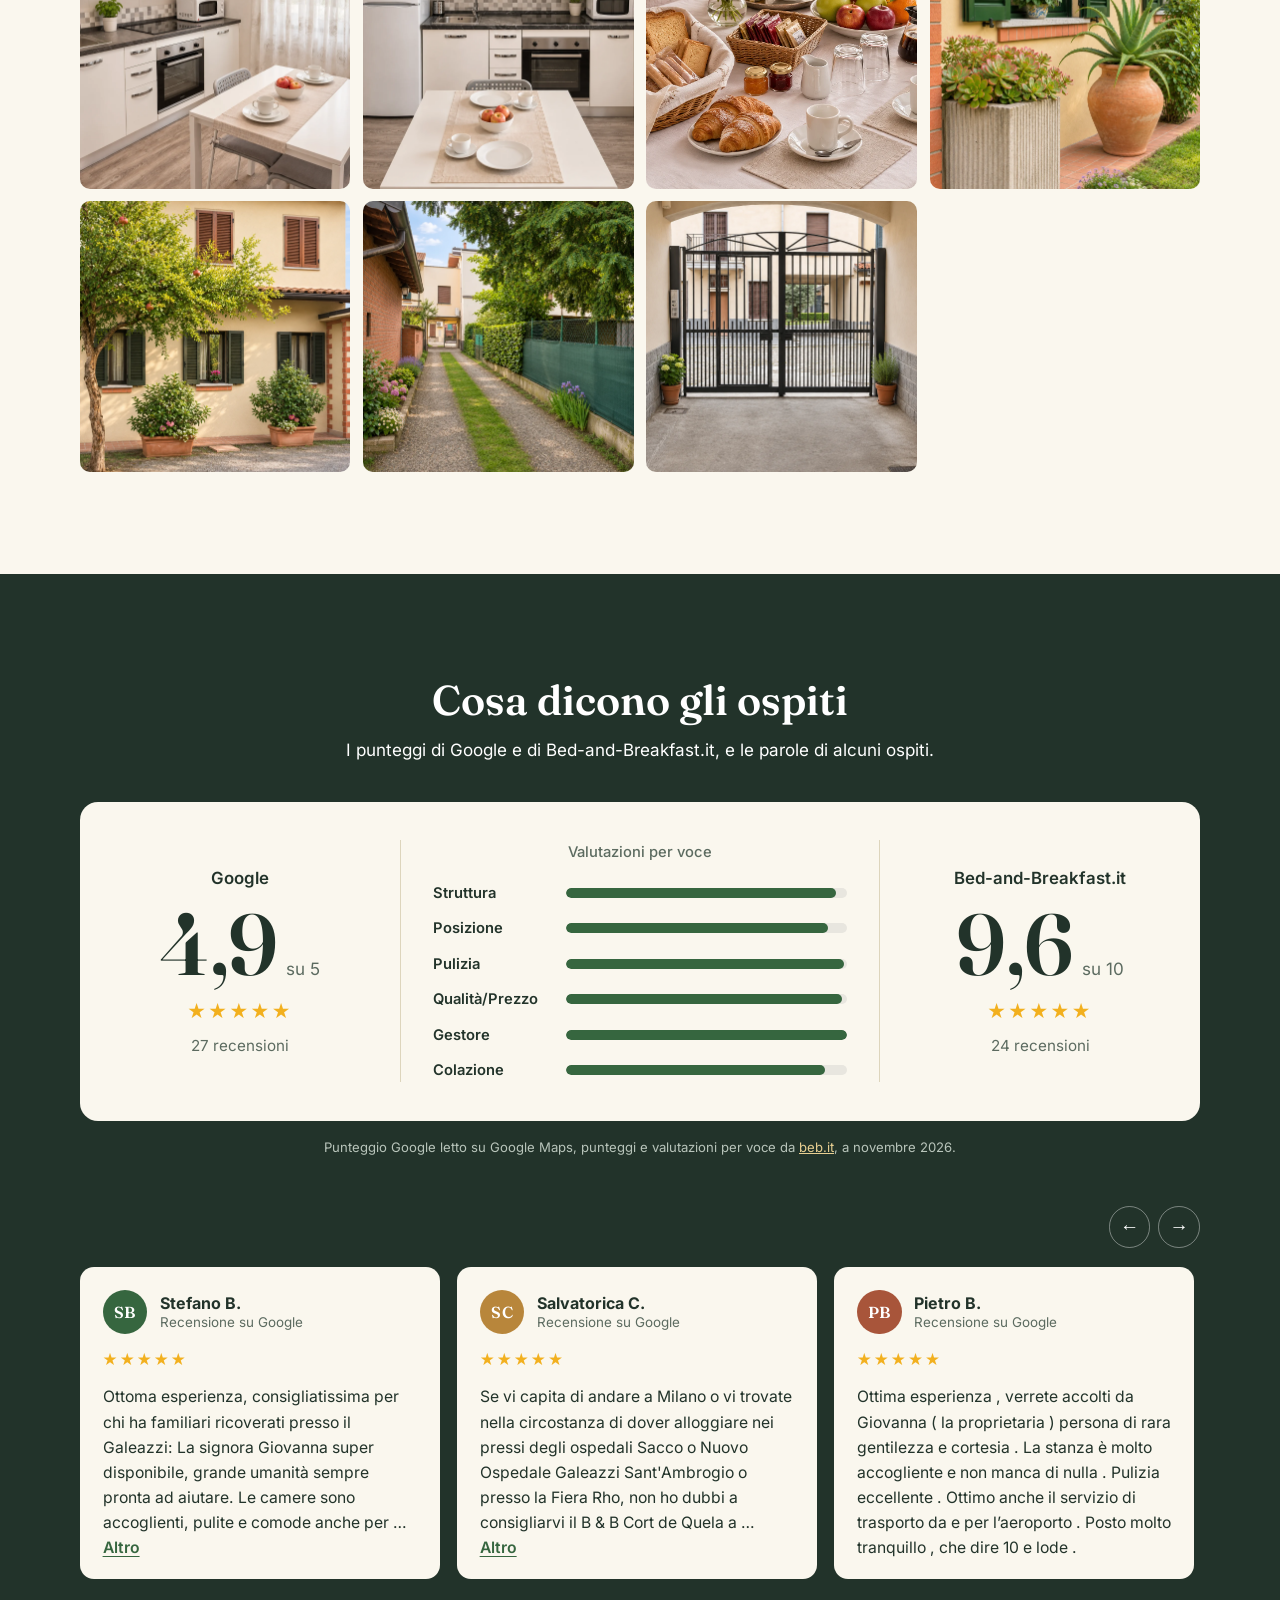
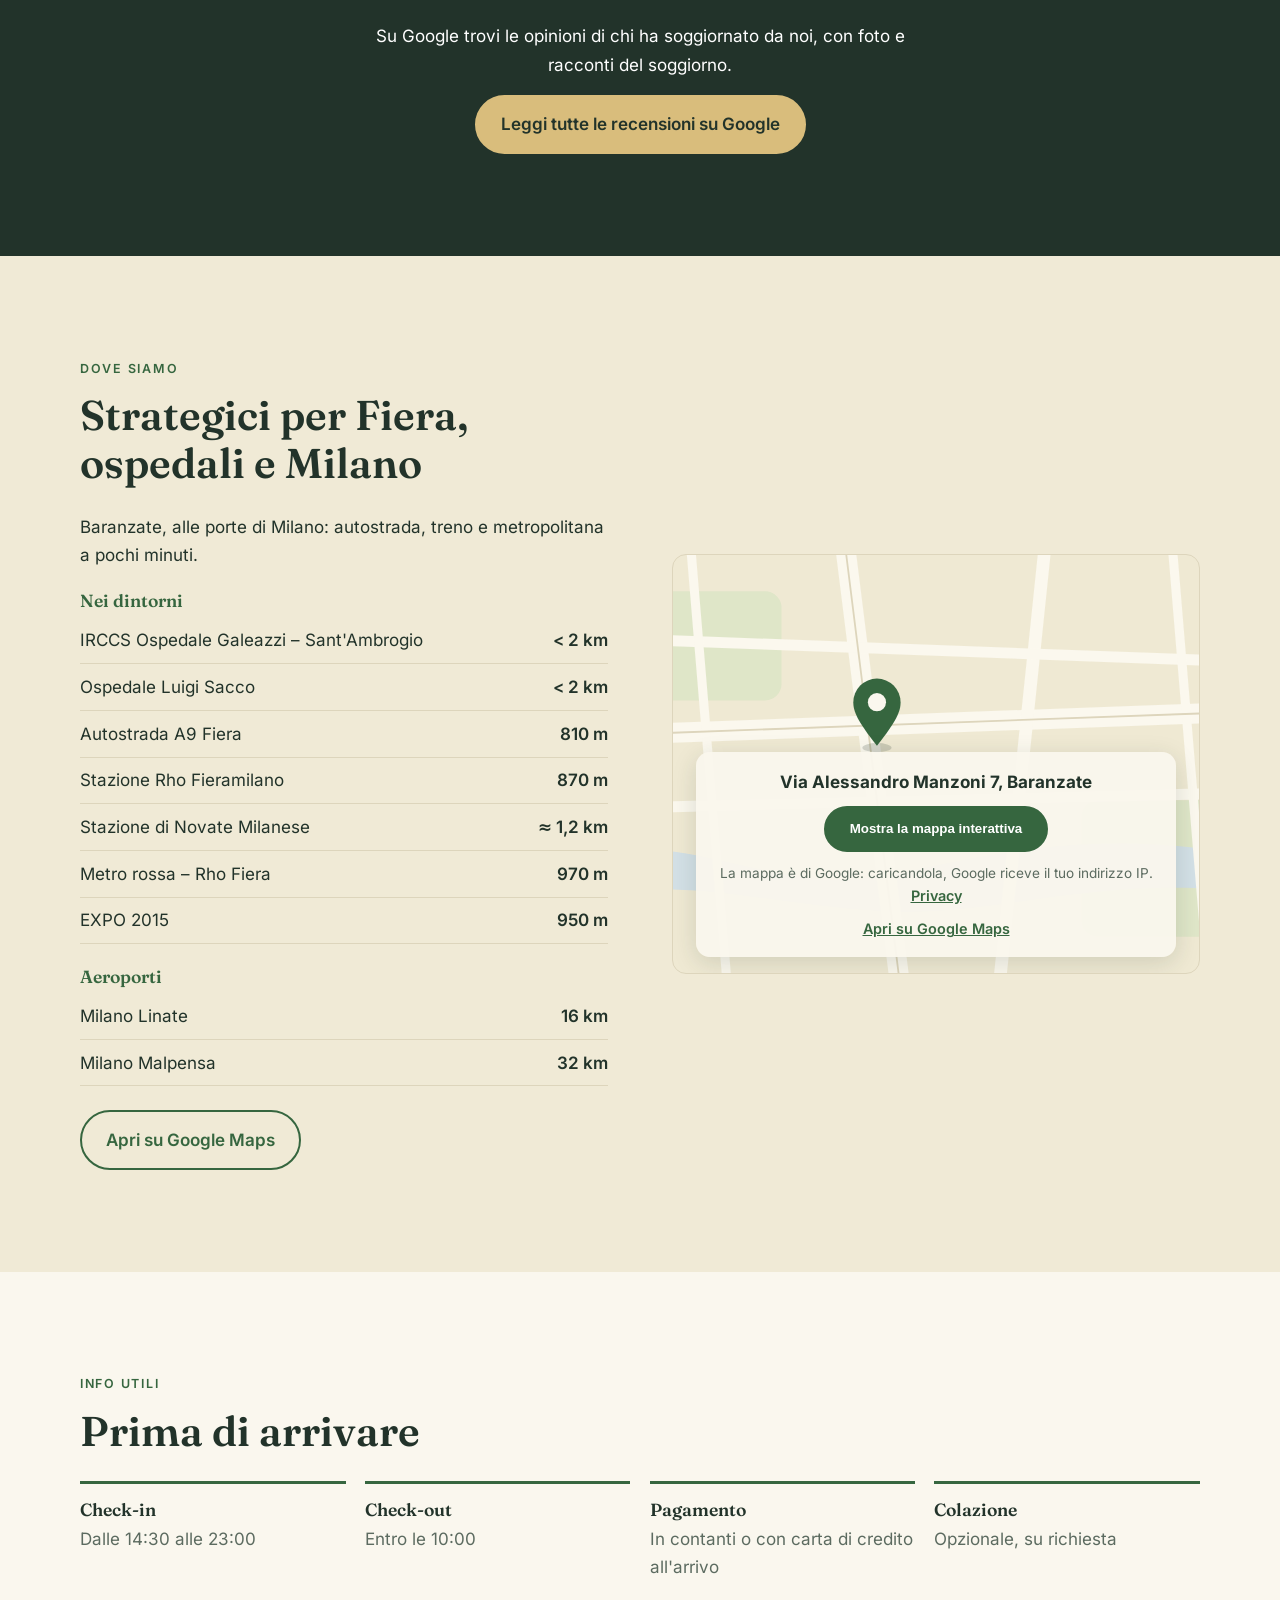
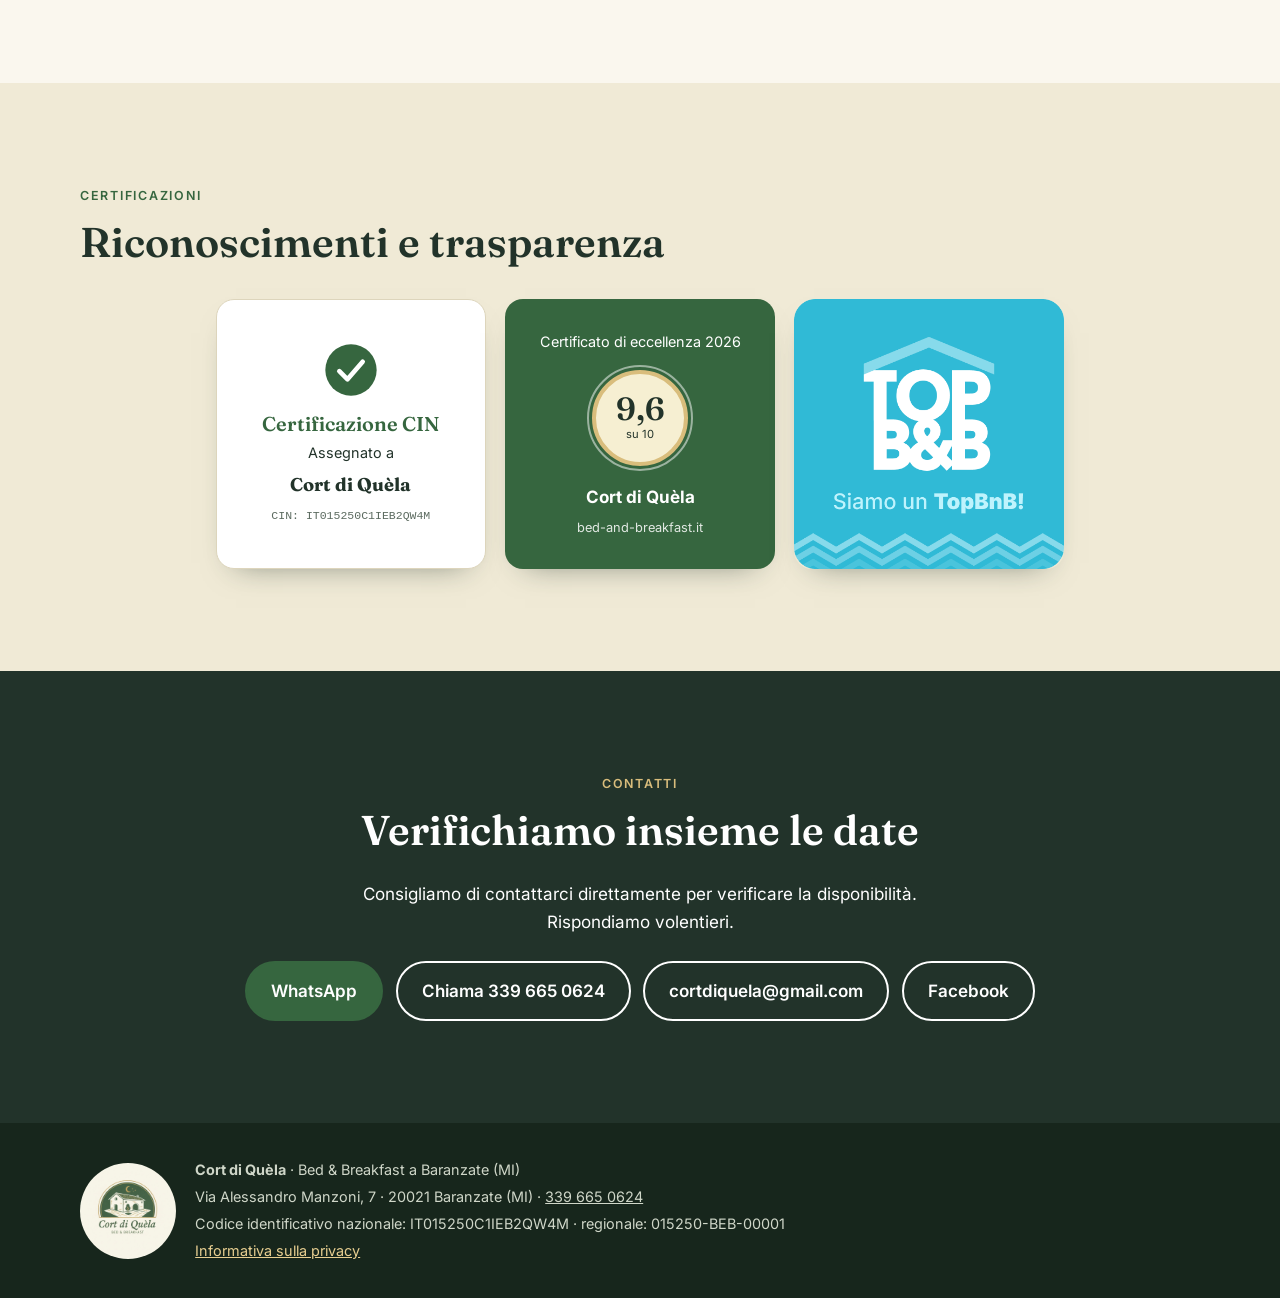
==== commit fcf5c238: "Recensioni: frase su Google sopra il pulsante, intro più corta Co-Authored-By: Claude Sonnet 5.5 <no" ====
--- a/index.html
+++ b/index.html
@@ -159,7 +159,7 @@
     <div class="wrap">
       <header class="rev-intro">
         <h2>Cosa dicono gli ospiti</h2>
-        <p>Le parole di chi ha soggiornato da noi, prese dalle recensioni su Google, e i punteggi per voce di <span class="nw">Bed-and-Breakfast.it</span>.</p>
+        <p>I punteggi di Google e di <span class="nw">Bed-and-Breakfast.it</span>, e le parole di alcuni ospiti.</p>
       </header>
       <div class="rev-panel">
         <div class="rev-score">
@@ -242,7 +242,8 @@
         </li>
       </ul>
     </div>
-    <div class="wrap cta-row g-cta">
+    <div class="wrap g-cta">
+      <p>Su Google trovi le opinioni di chi ha soggiornato da noi, con foto e racconti del soggiorno.</p>
       <a class="btn" href="https://www.google.com/maps/place/B%26B+Cort+di+Qu%C3%A8la/data=!4m2!3m1!1s0x4786c1ded8beac15:0x66c8098ef2f36463" target="_blank" rel="noopener">Leggi tutte le recensioni su Google</a>
     </div>
   </section>
--- a/css/style.css
+++ b/css/style.css
@@ -207,7 +207,8 @@
 .foot-links a{color:#e8cf91}
 .prose h3{font-size:1.05rem;margin:1.4rem 0 .3rem}
 
-.g-cta{margin-top:1.4rem;justify-content:center}
+.g-cta{margin-top:1.6rem;display:flex;flex-direction:column;align-items:center;gap:1rem;text-align:center}
+.g-cta p{margin:0;max-width:34em}
 .nw{white-space:nowrap}
 .stars{color:#f2b01e;letter-spacing:.12em;font-size:1rem}
 
